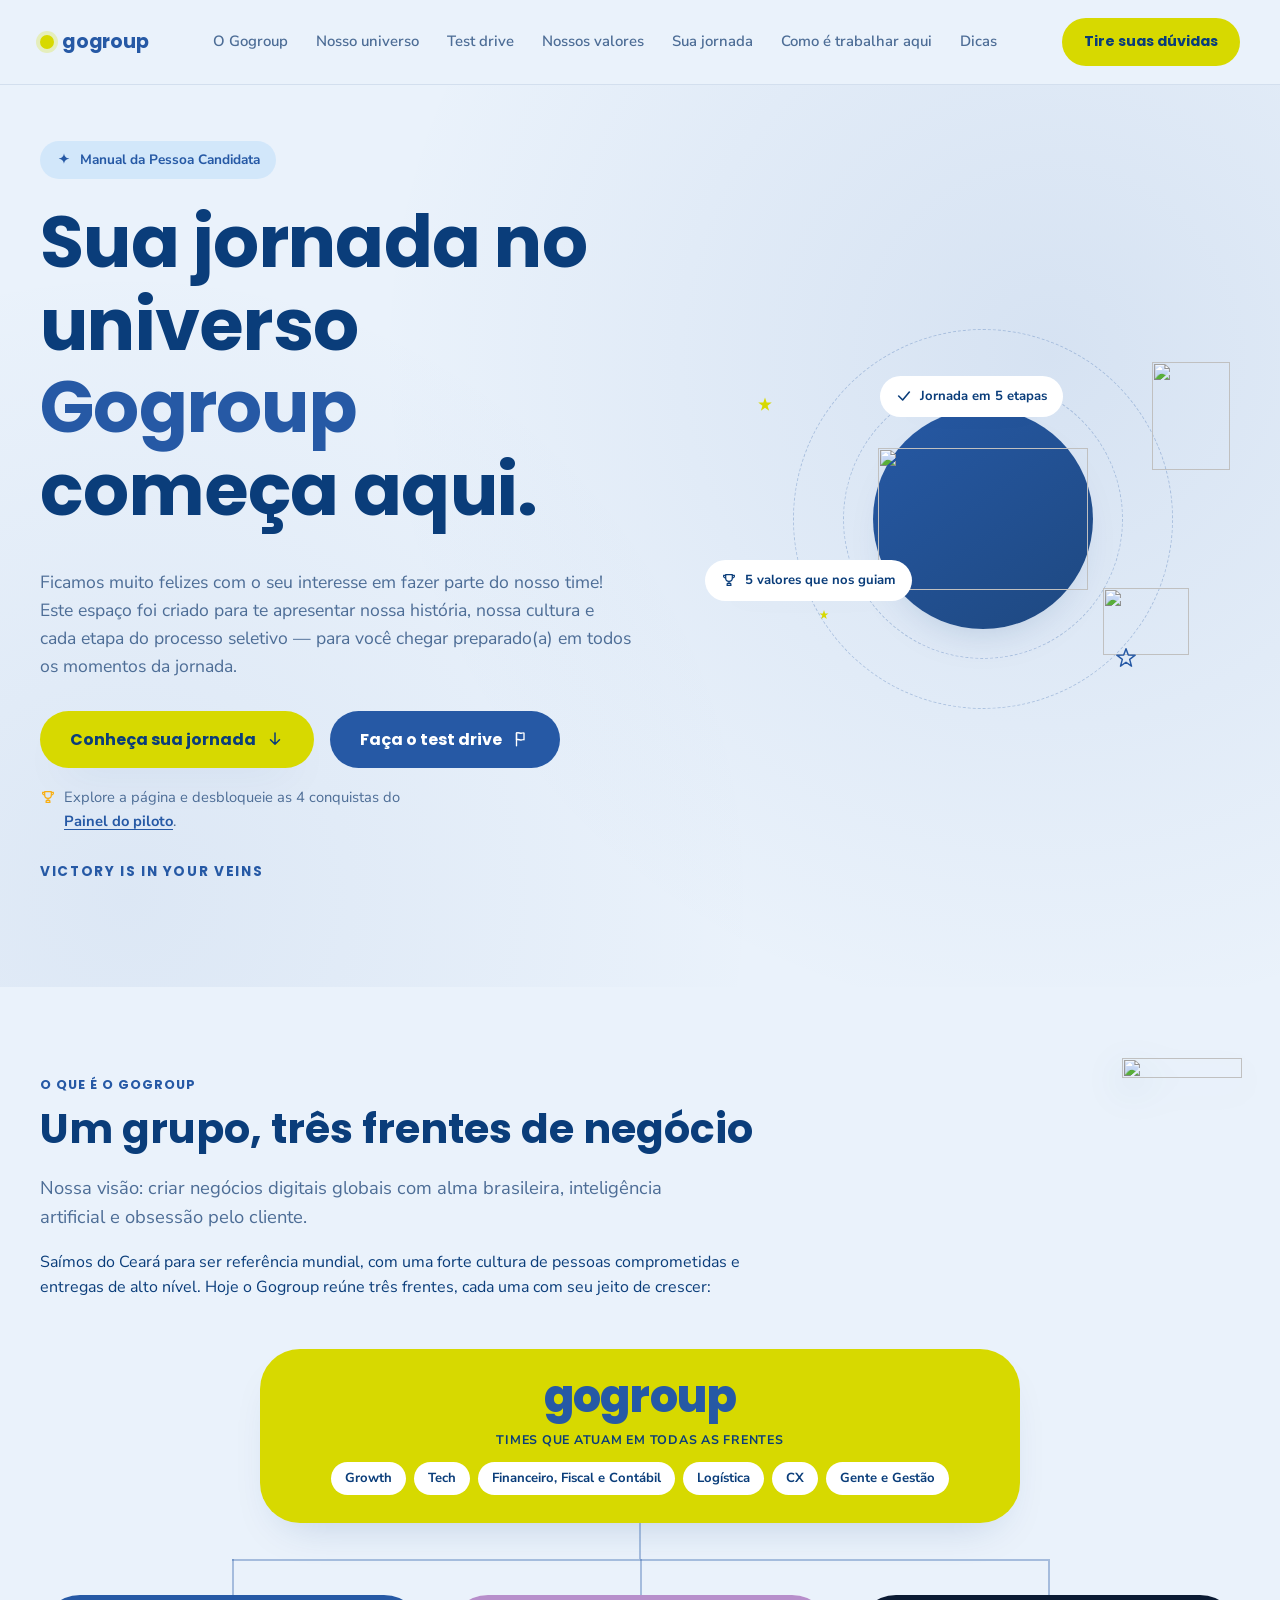
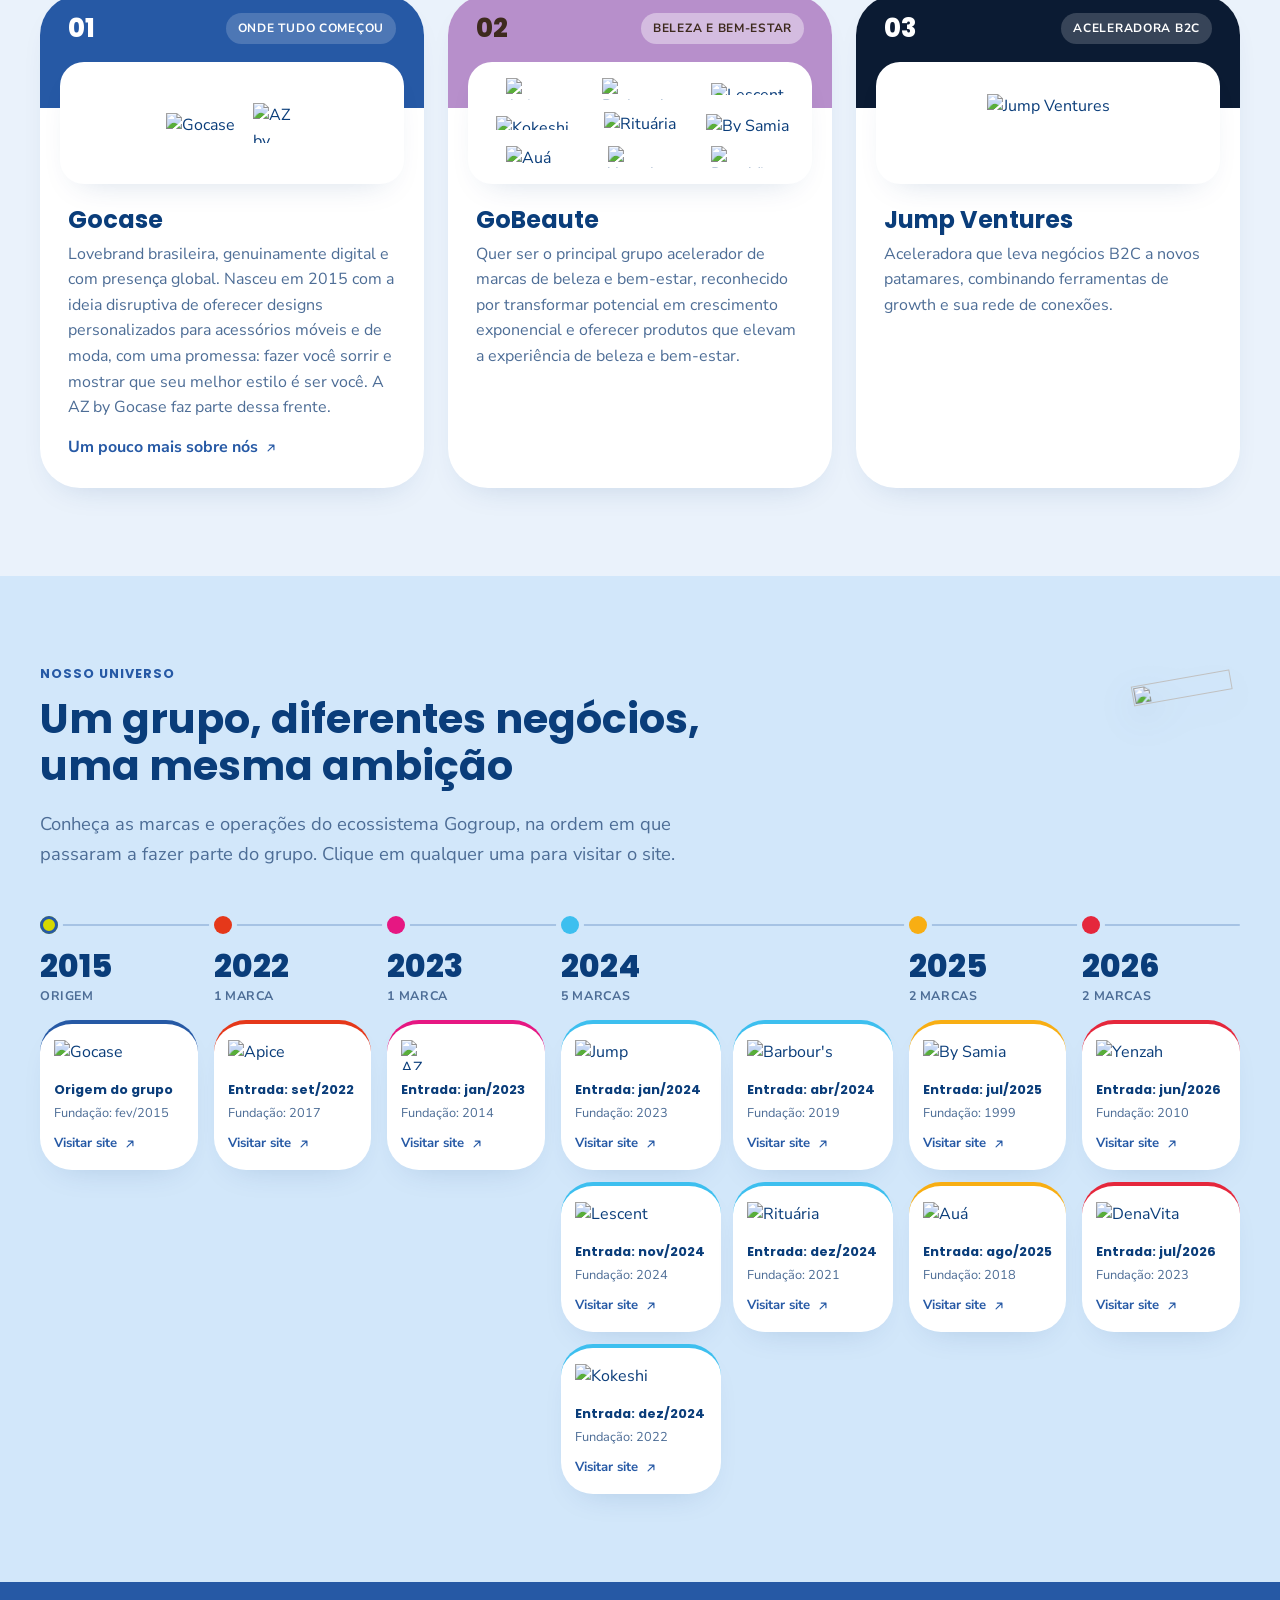
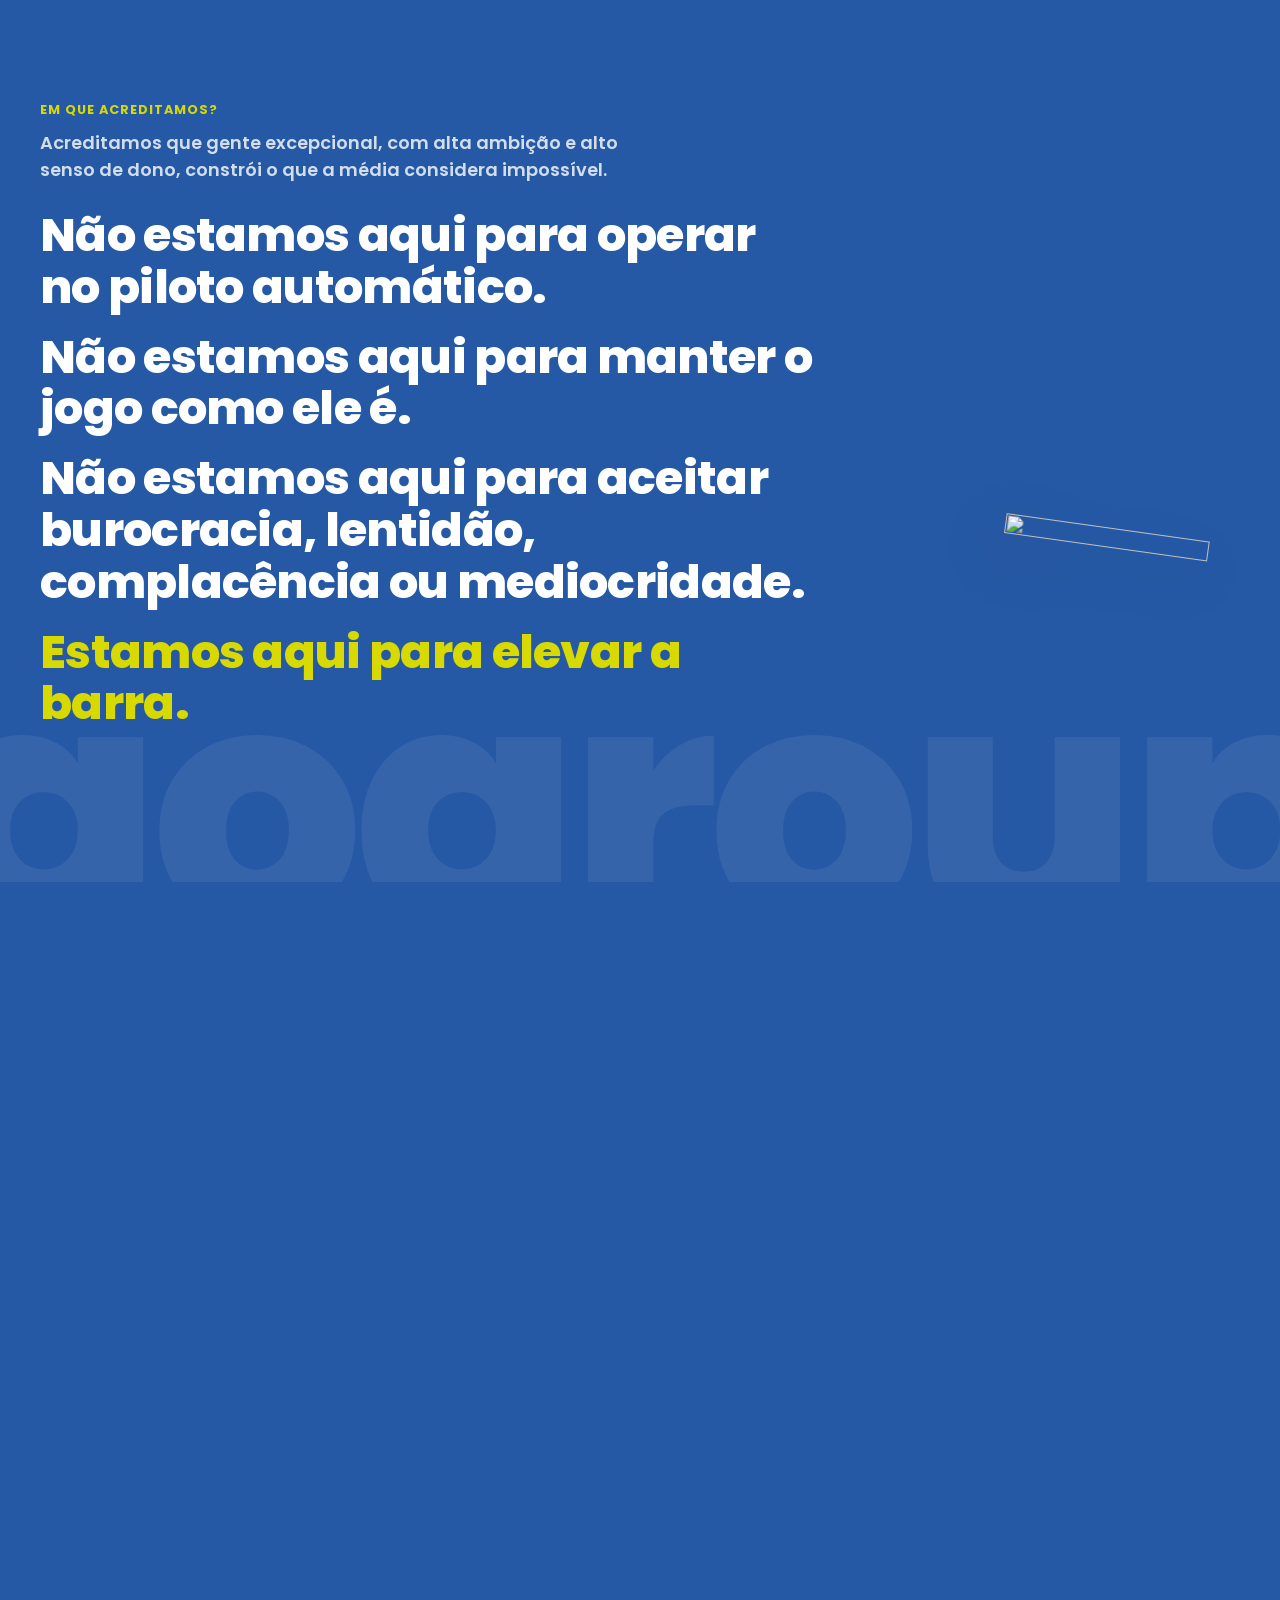
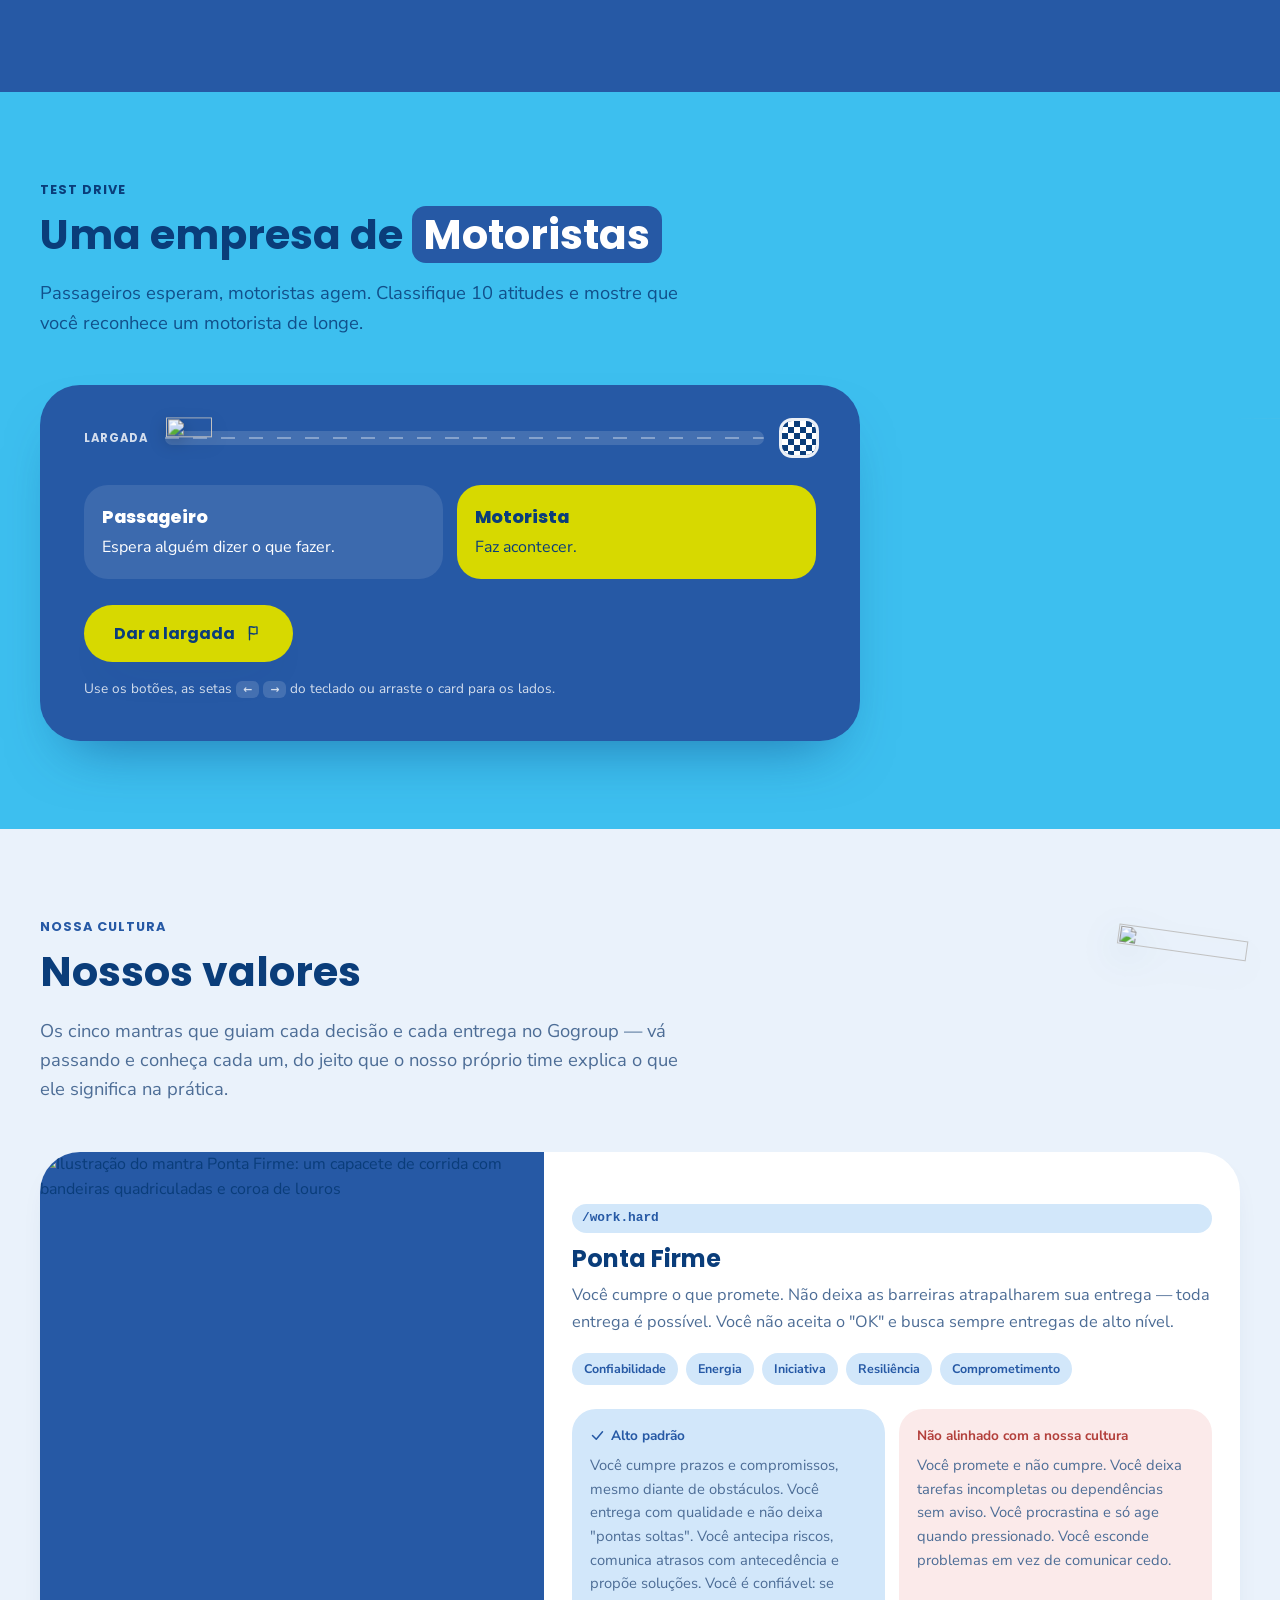
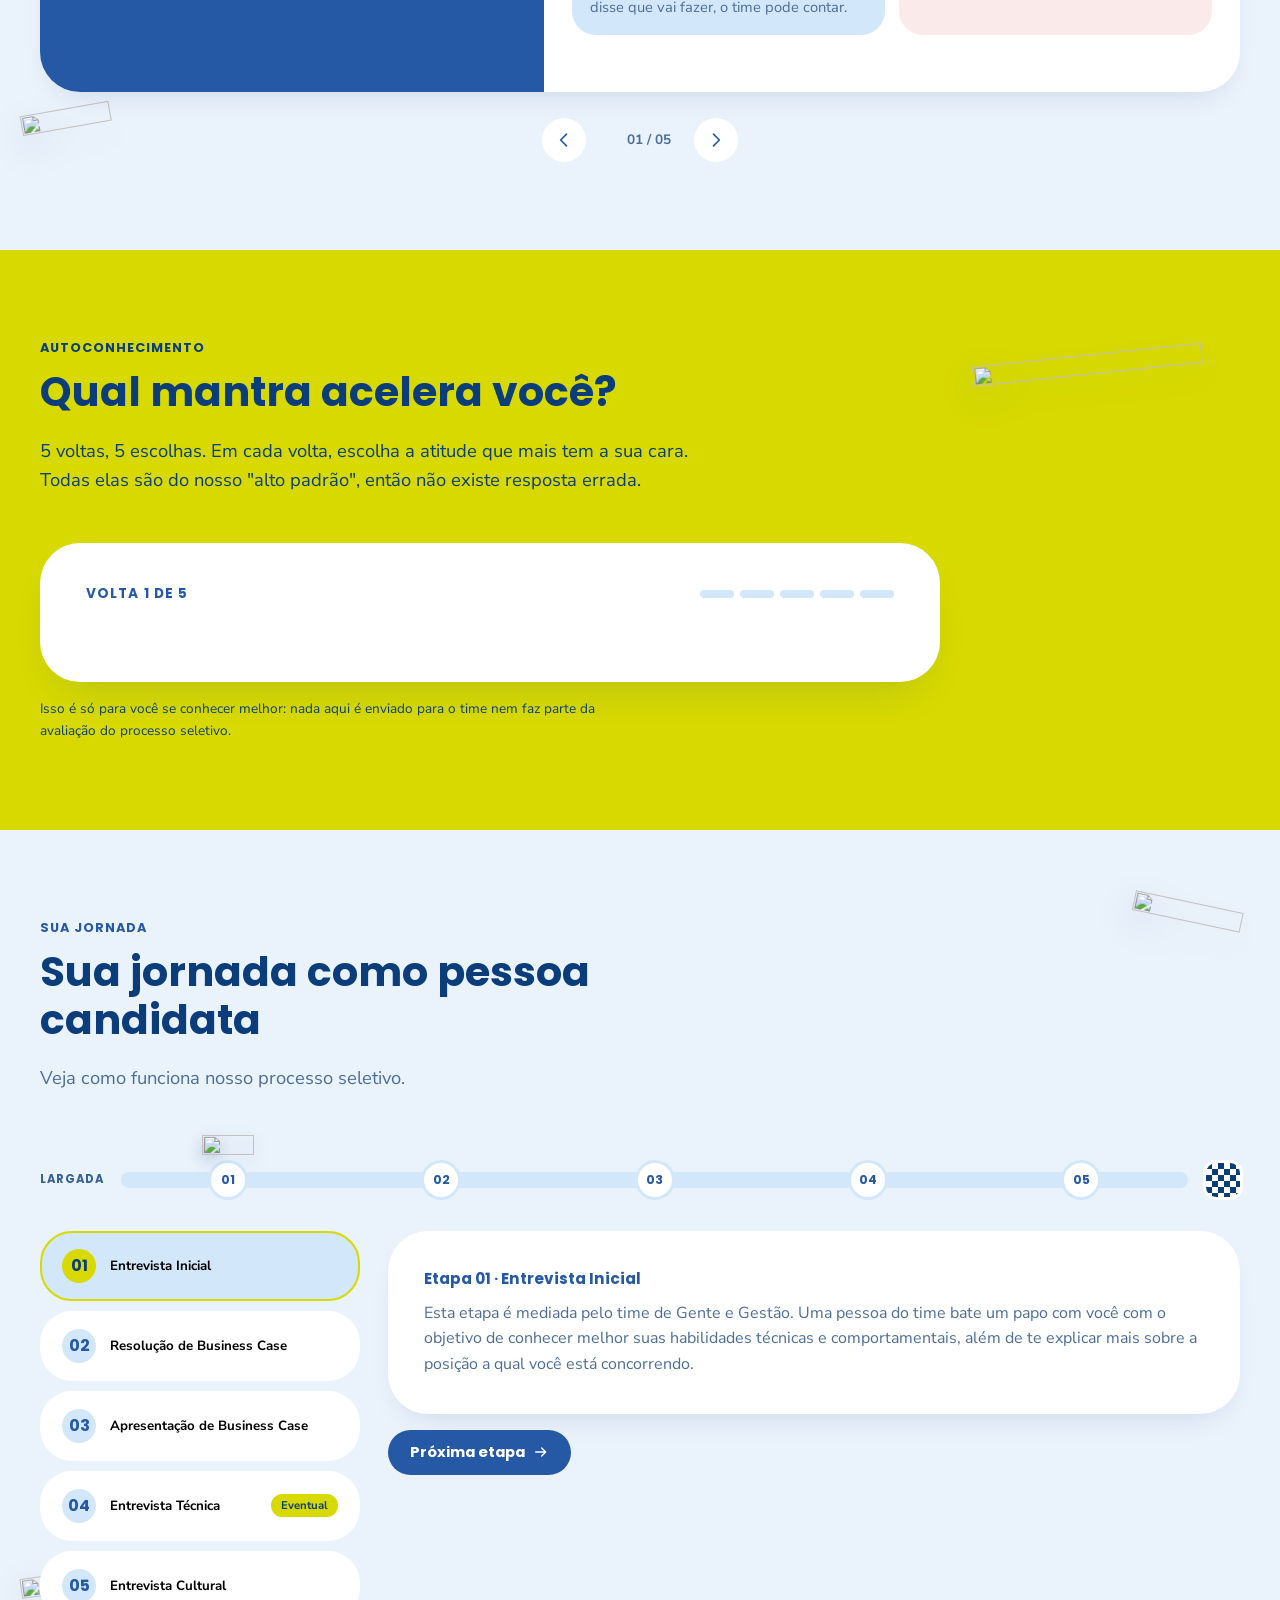
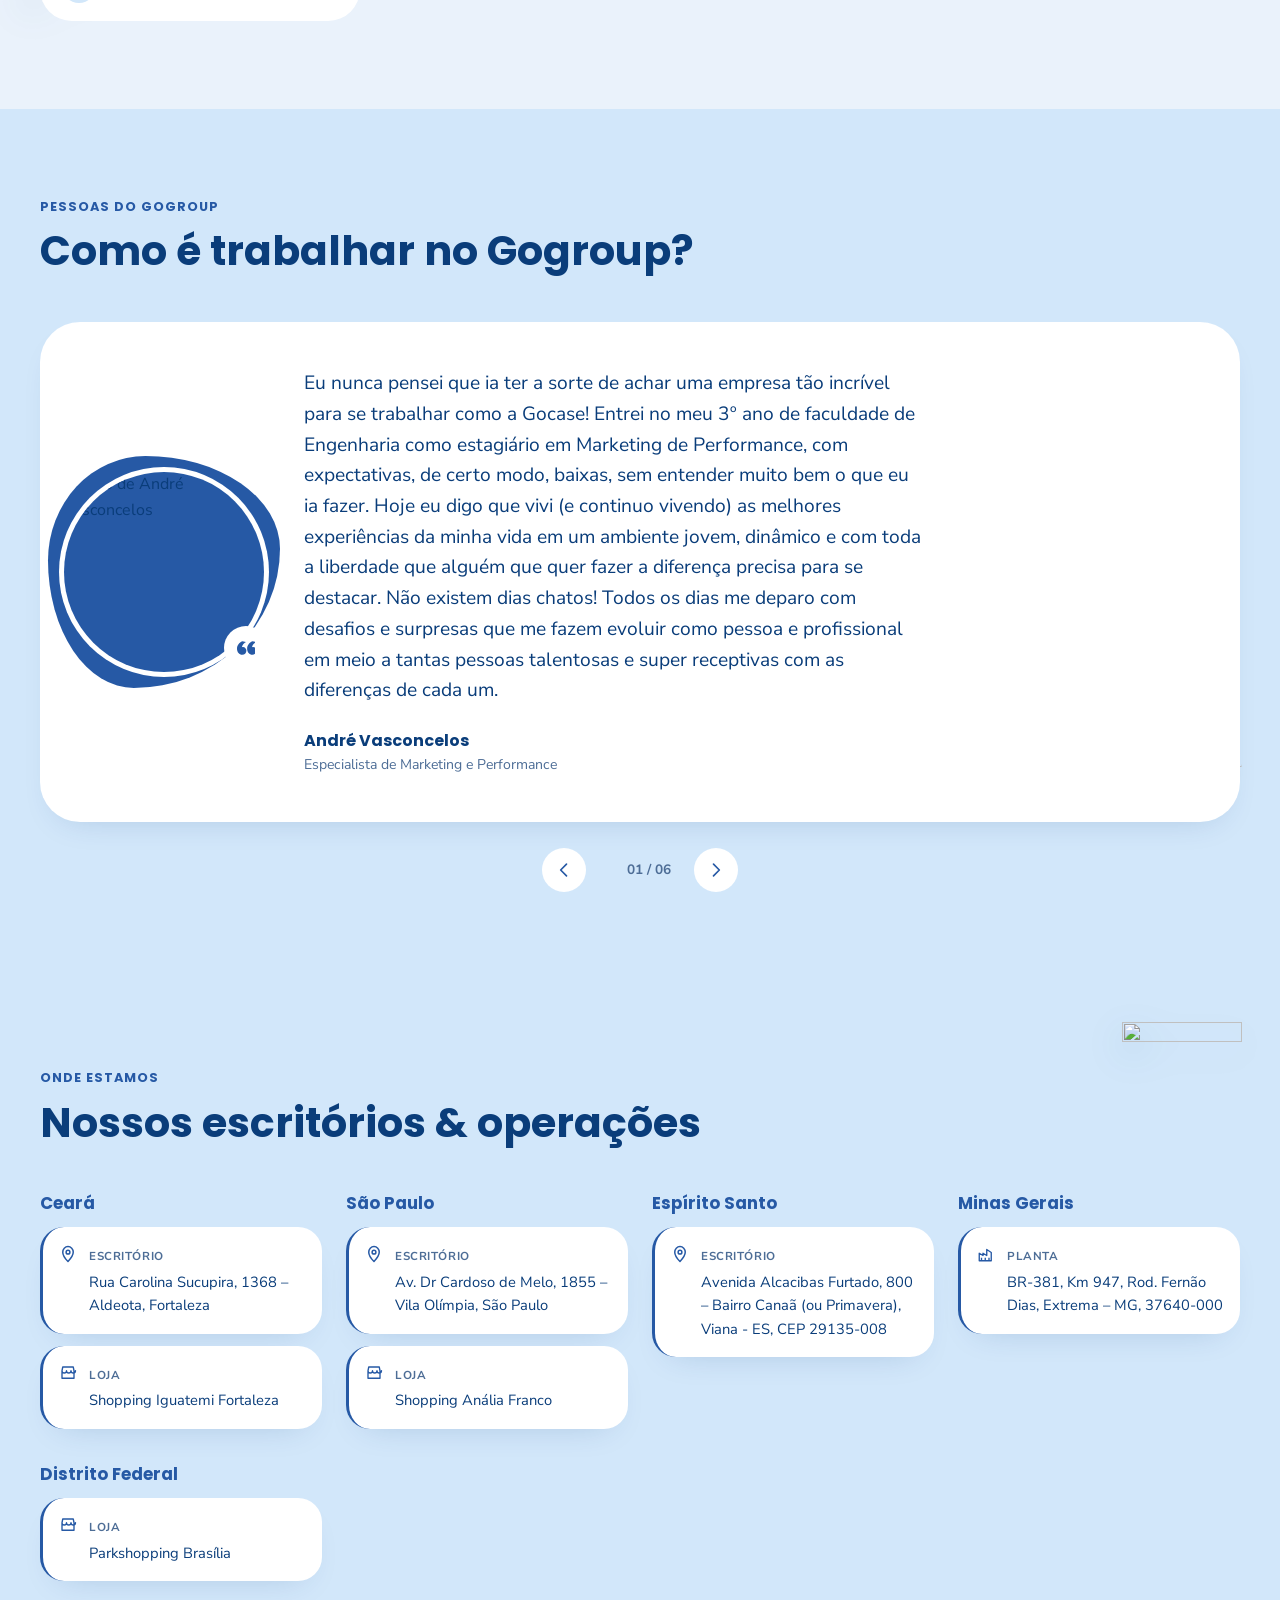
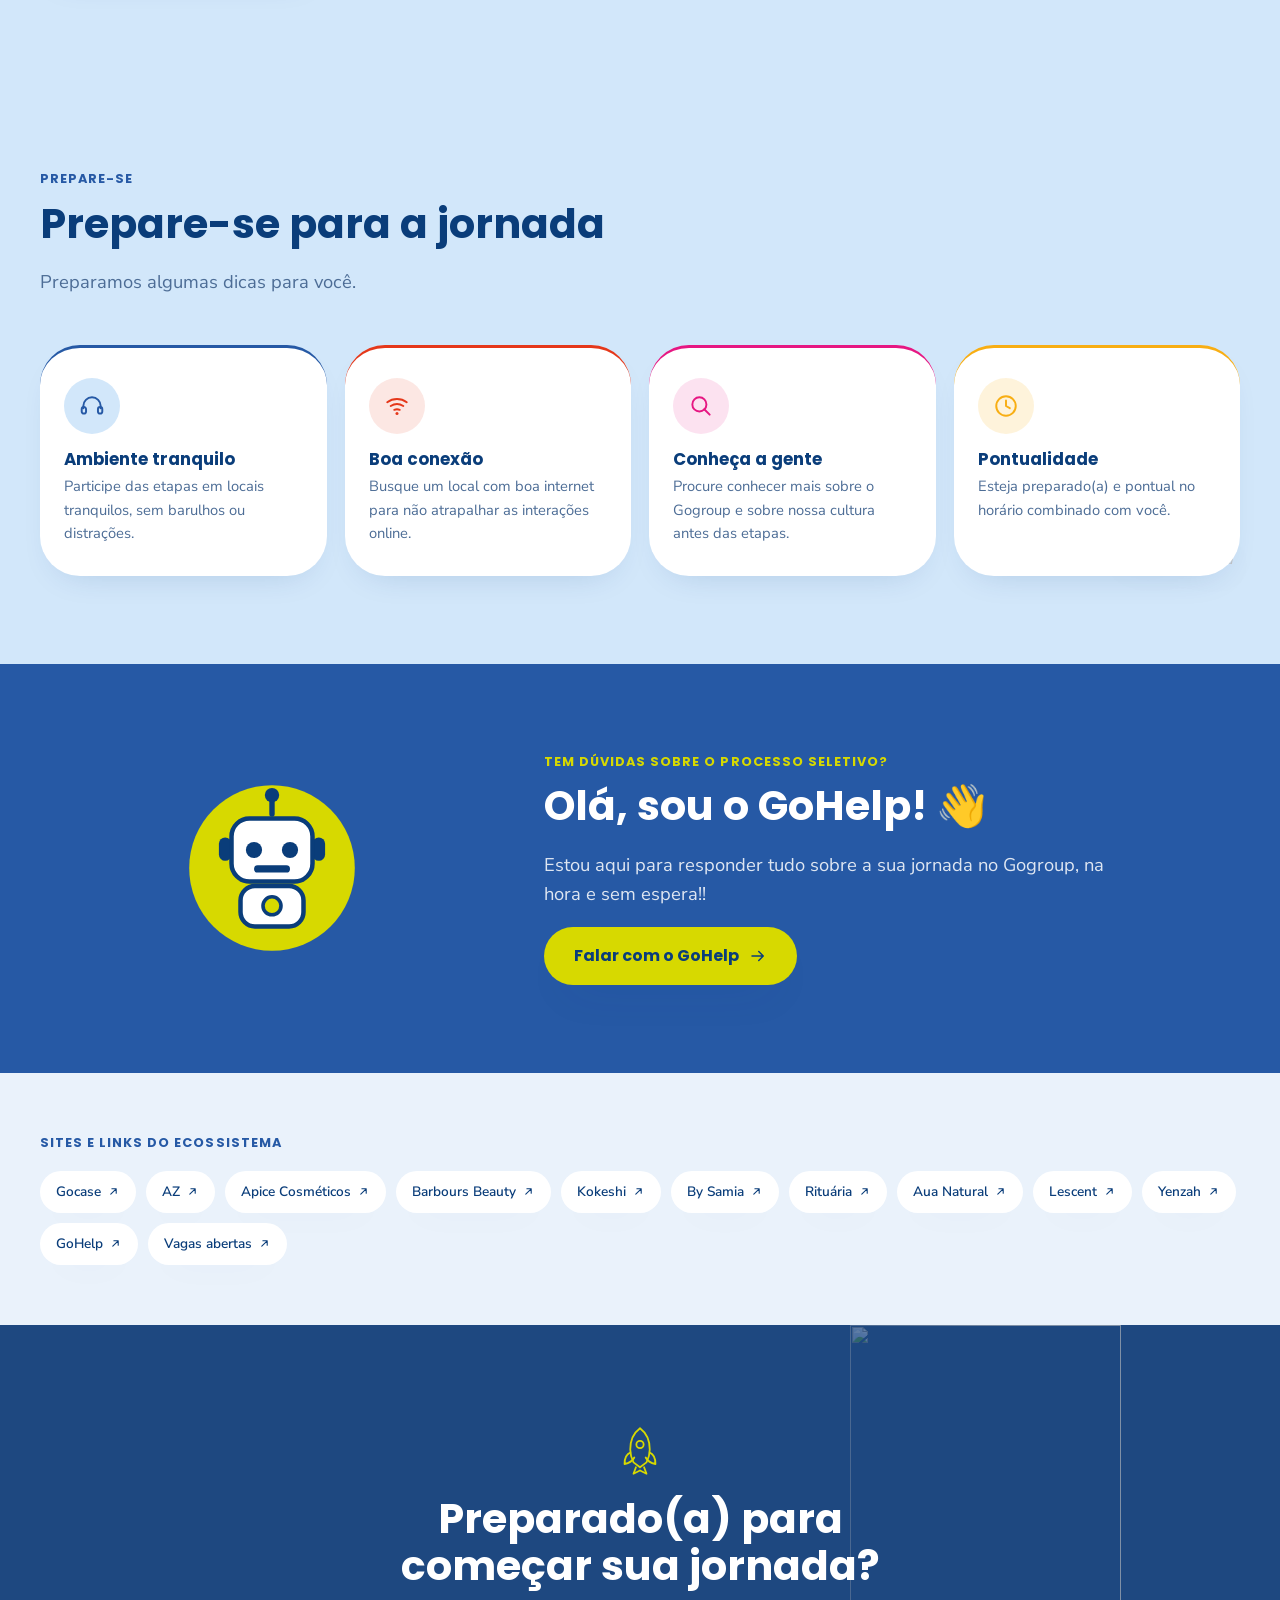
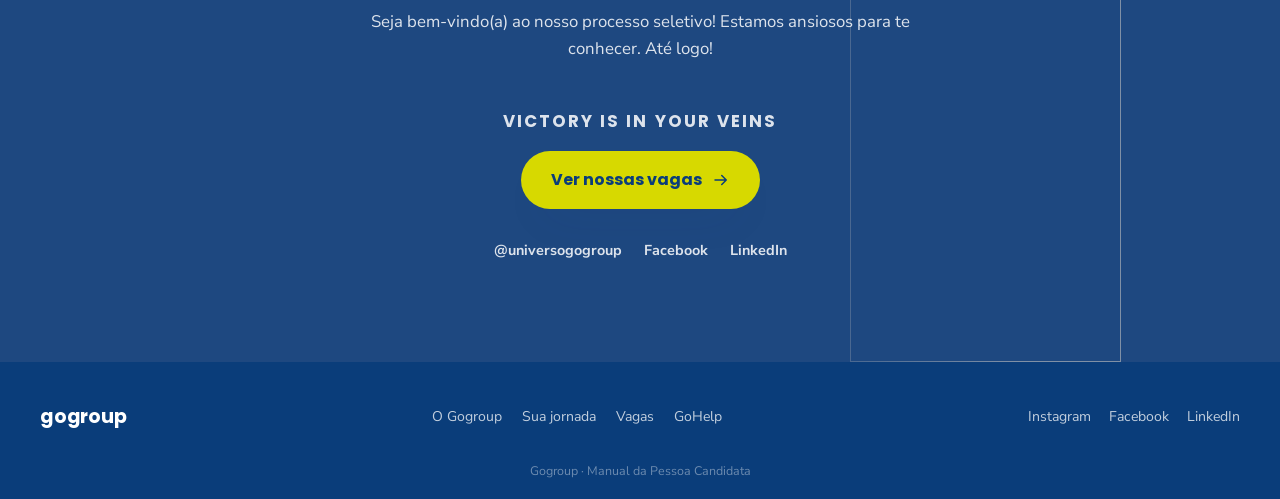
==== index.html @ 5c2422c2 "Deixa só a descrição de cada frente em "O que é o Gogroup" Remove as listas de marcos (Gocase), moti" ====
<!DOCTYPE html>
<html lang="pt-BR">
<head>
<meta charset="UTF-8">
<meta name="viewport" content="width=device-width, initial-scale=1.0">
<meta name="color-scheme" content="light">
<title>Manual da Pessoa Candidata | Gogroup</title>
<meta name="description" content="Conheça o Gogroup, nossa cultura, valores e todas as etapas da sua jornada no processo seletivo.">
<meta property="og:title" content="Manual da Pessoa Candidata | Gogroup">
<meta property="og:description" content="Conheça o Gogroup, nossa cultura, valores e todas as etapas da sua jornada no processo seletivo.">
<meta property="og:type" content="website">
<link rel="icon" href="assets/favicon.svg" type="image/svg+xml">
<link rel="preconnect" href="https://fonts.googleapis.com">
<link rel="preconnect" href="https://fonts.gstatic.com" crossorigin>
<link href="https://fonts.googleapis.com/css2?family=Poppins:wght@400;600;700;800&family=Nunito+Sans:wght@400;600;700&display=swap" rel="stylesheet">
<link rel="stylesheet" href="assets/styles.css?v=3">
</head>
<body>
<a class="skip-link" href="#conteudo">Pular para o conteúdo</a>

<div class="scroll-progress" id="scrollProgress" aria-hidden="true"></div>

<!-- ============ ICON SPRITE ============ -->
<svg style="display:none" aria-hidden="true">
  <symbol id="i-menu" viewBox="0 0 24 24"><path d="M3 6h18M3 12h18M3 18h18" fill="none" stroke="currentColor" stroke-width="2" stroke-linecap="round"/></symbol>
  <symbol id="i-close" viewBox="0 0 24 24"><path d="M5 5l14 14M19 5L5 19" fill="none" stroke="currentColor" stroke-width="2" stroke-linecap="round"/></symbol>
  <symbol id="i-arrow-down" viewBox="0 0 24 24"><path d="M12 4v15M12 19l-6-6M12 19l6-6" fill="none" stroke="currentColor" stroke-width="2" stroke-linecap="round" stroke-linejoin="round"/></symbol>
  <symbol id="i-arrow-right" viewBox="0 0 24 24"><path d="M4 12h15M13 6l6 6-6 6" fill="none" stroke="currentColor" stroke-width="2" stroke-linecap="round" stroke-linejoin="round"/></symbol>
  <symbol id="i-arrow-up" viewBox="0 0 24 24"><path d="M12 20V5M12 5l-6 6M12 5l6 6" fill="none" stroke="currentColor" stroke-width="2" stroke-linecap="round" stroke-linejoin="round"/></symbol>
  <symbol id="i-chevron-left" viewBox="0 0 24 24"><path d="M15 5l-7 7 7 7" fill="none" stroke="currentColor" stroke-width="2" stroke-linecap="round" stroke-linejoin="round"/></symbol>
  <symbol id="i-chevron-right" viewBox="0 0 24 24"><path d="M9 5l7 7-7 7" fill="none" stroke="currentColor" stroke-width="2" stroke-linecap="round" stroke-linejoin="round"/></symbol>
  <symbol id="i-quote" viewBox="0 0 48 36"><path d="M14 0C6 3 0 11 0 20c0 9 6 16 14 16 6 0 11-5 11-11 0-5-4-10-9-10-1 0-2 0-3 1 1-6 5-11 11-14zM41 0c-8 3-14 11-14 20 0 9 6 16 14 16 6 0 11-5 11-11 0-5-4-10-9-10-1 0-2 0-3 1 1-6 5-11 11-14z" fill="currentColor"/></symbol>
  <symbol id="i-pin" viewBox="0 0 24 24"><path d="M12 22s7-7.2 7-12.5C19 5.4 15.9 2 12 2S5 5.4 5 9.5C5 14.8 12 22 12 22z" fill="none" stroke="currentColor" stroke-width="2" stroke-linejoin="round"/><circle cx="12" cy="9.5" r="2.5" fill="none" stroke="currentColor" stroke-width="2"/></symbol>
  <symbol id="i-store" viewBox="0 0 24 24"><path d="M4 9l1-5h14l1 5M4 9v10h16V9M4 9a3 3 0 0 0 6 0 3 3 0 0 0 6 0 3 3 0 0 0 6 0" fill="none" stroke="currentColor" stroke-width="1.8" stroke-linecap="round" stroke-linejoin="round"/></symbol>
  <symbol id="i-factory" viewBox="0 0 24 24"><path d="M3 21V11l5 3v-3l5 3V6l6 4v11H3z" fill="none" stroke="currentColor" stroke-width="1.8" stroke-linejoin="round"/><path d="M6 21v-4M11 21v-4M16 21v-4" stroke="currentColor" stroke-width="1.8"/></symbol>
  <symbol id="i-external" viewBox="0 0 24 24"><path d="M7 17L17 7M9 7h8v8" fill="none" stroke="currentColor" stroke-width="2" stroke-linecap="round" stroke-linejoin="round"/></symbol>
  <symbol id="i-check" viewBox="0 0 24 24"><path d="M4 12l6 6L20 6" fill="none" stroke="currentColor" stroke-width="2.4" stroke-linecap="round" stroke-linejoin="round"/></symbol>
  <symbol id="i-headphones" viewBox="0 0 24 24"><path d="M4 14v-2a8 8 0 0 1 16 0v2" fill="none" stroke="currentColor" stroke-width="1.8" stroke-linecap="round"/><rect x="2.5" y="13" width="4" height="6" rx="2" fill="none" stroke="currentColor" stroke-width="1.8"/><rect x="17.5" y="13" width="4" height="6" rx="2" fill="none" stroke="currentColor" stroke-width="1.8"/></symbol>
  <symbol id="i-wifi" viewBox="0 0 24 24"><path d="M3 8.5a15 15 0 0 1 18 0M6.2 12a10.5 10.5 0 0 1 11.6 0M9.5 15.5a6 6 0 0 1 5 0" fill="none" stroke="currentColor" stroke-width="1.8" stroke-linecap="round"/><circle cx="12" cy="19" r="1.4" fill="currentColor"/></symbol>
  <symbol id="i-search" viewBox="0 0 24 24"><circle cx="10.5" cy="10.5" r="6.5" fill="none" stroke="currentColor" stroke-width="1.8"/><path d="M20 20l-5-5" stroke="currentColor" stroke-width="1.8" stroke-linecap="round"/></symbol>
  <symbol id="i-clock" viewBox="0 0 24 24"><circle cx="12" cy="12" r="9" fill="none" stroke="currentColor" stroke-width="1.8"/><path d="M12 7v5l3.5 2" fill="none" stroke="currentColor" stroke-width="1.8" stroke-linecap="round" stroke-linejoin="round"/></symbol>
  <symbol id="i-flag" viewBox="0 0 24 24"><path d="M6 21V4" stroke="currentColor" stroke-width="1.8" stroke-linecap="round"/><path d="M6 4c3-1.5 5 1.5 8 0 1-.5 2 0 2 0v9s-1-.5-2 0c-3 1.5-5-1.5-8 0z" fill="none" stroke="currentColor" stroke-width="1.8" stroke-linejoin="round"/></symbol>
  <symbol id="i-book" viewBox="0 0 24 24"><path d="M12 6c-2-1.5-5-2-9-1.5V17c4-.5 7 0 9 1.5 2-1.5 5-2 9-1.5V4.5C17 4 14 4.5 12 6z" fill="none" stroke="currentColor" stroke-width="1.8" stroke-linejoin="round"/><path d="M12 6v12" stroke="currentColor" stroke-width="1.8"/></symbol>
  <symbol id="i-eye" viewBox="0 0 24 24"><path d="M2 12s4-7 10-7 10 7 10 7-4 7-10 7S2 12 2 12z" fill="none" stroke="currentColor" stroke-width="1.8" stroke-linejoin="round"/><circle cx="12" cy="12" r="3" fill="none" stroke="currentColor" stroke-width="1.8"/></symbol>
  <symbol id="i-trophy" viewBox="0 0 24 24"><path d="M7 4h10v5a5 5 0 0 1-10 0V4z" fill="none" stroke="currentColor" stroke-width="1.8" stroke-linejoin="round"/><path d="M7 5H4a3 3 0 0 0 3 4M17 5h3a3 3 0 0 1-3 4" fill="none" stroke="currentColor" stroke-width="1.8" stroke-linecap="round"/><path d="M12 14v3M9 20h6M9.5 17h5l.5 3h-6z" fill="none" stroke="currentColor" stroke-width="1.8" stroke-linejoin="round"/></symbol>
  <symbol id="i-heart" viewBox="0 0 24 24"><path d="M12 20s-8-4.9-8-11a5 5 0 0 1 8-4 5 5 0 0 1 8 4c0 6.1-8 11-8 11z" fill="none" stroke="currentColor" stroke-width="1.8" stroke-linejoin="round"/></symbol>
  <symbol id="i-rocket" viewBox="0 0 64 64"><path d="M32 4c8 6 12 16 12 26 0 6-2 12-4 16l-8 6-8-6c-2-4-4-10-4-16 0-10 4-20 12-26z" fill="none" stroke="currentColor" stroke-width="2.2" stroke-linejoin="round"/><circle cx="32" cy="24" r="4.5" fill="none" stroke="currentColor" stroke-width="2.2"/><path d="M20 34c-5 2-7 8-7 14 5-1 10-4 12-8M44 34c5 2 7 8 7 14-5-1-10-4-12-8" fill="none" stroke="currentColor" stroke-width="2.2" stroke-linecap="round" stroke-linejoin="round"/><path d="M27 52l-3 8 8-4M37 52l3 8-8-4" fill="none" stroke="currentColor" stroke-width="2.2" stroke-linecap="round" stroke-linejoin="round"/></symbol>
  <symbol id="i-star" viewBox="0 0 24 24"><path d="M12 2l2.2 6.8H21l-5.6 4.1 2.1 6.9L12 15.8 6.5 19.8l2.1-6.9L3 8.8h6.8z" fill="currentColor"/></symbol>
  <symbol id="i-star-outline" viewBox="0 0 24 24"><path d="M12 3l2.5 6.9L22 10l-6 4.6L18 22l-6-4.3L6 22l2-7.4L2 10l7.5-.1z" fill="none" stroke="currentColor" stroke-width="1.6" stroke-linejoin="round"/></symbol>
  <symbol id="i-spark" viewBox="0 0 24 24"><path d="M12 2c.5 4 2.5 7.5 8 8-5.5.5-7.5 4-8 8-.5-4-2.5-7.5-8-8 5.5-.5 7.5-4 8-8z" fill="currentColor"/></symbol>
  <symbol id="i-lock" viewBox="0 0 24 24"><rect x="5" y="10.5" width="14" height="10" rx="2.5" fill="none" stroke="currentColor" stroke-width="1.8"/><path d="M8 10.5V8a4 4 0 0 1 8 0v2.5" fill="none" stroke="currentColor" stroke-width="1.8"/></symbol>
  <symbol id="i-planet" viewBox="0 0 24 24"><circle cx="12" cy="12" r="6" fill="none" stroke="currentColor" stroke-width="1.8"/><ellipse cx="12" cy="12" rx="10.5" ry="3.4" fill="none" stroke="currentColor" stroke-width="1.6"/></symbol>
</svg>

<!-- ============ NAVBAR ============ -->
<header class="navbar" id="navbar">
  <div class="navbar-inner container">
    <a href="#hero" class="brand" aria-label="Gogroup, voltar ao topo">
      <span class="brand-mark" aria-hidden="true"></span>
      <span class="brand-word">gogroup</span>
    </a>

    <nav class="nav-desktop" aria-label="Navegação principal">
      <ul>
        <li><a href="#sobre" data-nav>O Gogroup</a></li>
        <li><a href="#universo" data-nav>Nosso universo</a></li>
        <li><a href="#test-drive" data-nav>Test drive</a></li>
        <li><a href="#valores" data-nav>Nossos valores</a></li>
        <li><a href="#jornada" data-nav>Sua jornada</a></li>
        <li><a href="#trabalhar" data-nav>Como é trabalhar aqui</a></li>
        <li><a href="#dicas" data-nav>Dicas</a></li>
      </ul>
    </nav>

    <a href="#gohelp" class="btn btn-primary btn-sm nav-cta">Tire suas dúvidas</a>

    <button class="hamburger" id="hamburgerBtn" aria-expanded="false" aria-controls="mobileDrawer" aria-label="Abrir menu">
      <svg class="icon" width="26" height="26"><use href="#i-menu"/></svg>
    </button>
  </div>
</header>

<div class="drawer" id="mobileDrawer" aria-hidden="true">
  <div class="drawer-top">
    <span class="brand-word">gogroup</span>
    <button class="hamburger" id="drawerCloseBtn" aria-label="Fechar menu">
      <svg class="icon" width="26" height="26"><use href="#i-close"/></svg>
    </button>
  </div>
  <nav aria-label="Navegação mobile">
    <ul>
      <li><a href="#sobre" data-nav>O Gogroup</a></li>
      <li><a href="#universo" data-nav>Nosso universo</a></li>
      <li><a href="#test-drive" data-nav>Test drive</a></li>
      <li><a href="#valores" data-nav>Nossos valores</a></li>
      <li><a href="#jornada" data-nav>Sua jornada</a></li>
      <li><a href="#trabalhar" data-nav>Como é trabalhar aqui</a></li>
      <li><a href="#dicas" data-nav>Dicas</a></li>
    </ul>
  </nav>
  <a href="#gohelp" class="btn btn-primary drawer-cta">Tire suas dúvidas</a>
</div>

<main id="conteudo">

  <!-- ============ HERO ============ -->
  <section id="hero" class="hero">
    <div class="container hero-grid">
      <div class="hero-copy">
        <p class="eyebrow"><svg class="icon" width="16" height="16"><use href="#i-spark"/></svg> Manual da Pessoa Candidata</p>
        <h1>Sua jornada no universo <span class="text-accent-outline">Gogroup</span> começa aqui.</h1>
        <p class="hero-sub">Ficamos muito felizes com o seu interesse em fazer parte do nosso time! Este espaço foi criado para te apresentar nossa história, nossa cultura e cada etapa do processo seletivo — para você chegar preparado(a) em todos os momentos da jornada.</p>
        <div class="hero-ctas">
          <a href="#jornada" class="btn btn-primary">Conheça sua jornada <svg class="icon" width="18" height="18"><use href="#i-arrow-down"/></svg></a>
          <a href="#test-drive" class="btn btn-secondary">Faça o test drive <svg class="icon" width="18" height="18"><use href="#i-flag"/></svg></a>
        </div>
        <p class="hero-hint"><svg class="icon" width="16" height="16"><use href="#i-trophy"/></svg> <span>Explore a página e desbloqueie as 4 conquistas do <button type="button" class="hero-hint-btn" data-open-hud>Painel do piloto</button>.</span></p>
        <p class="brand-statement">Victory is in your veins</p>
      </div>

      <div class="hero-visual" aria-hidden="true">
        <div class="orbit orbit-1"></div>
        <div class="orbit orbit-2"></div>
        <div class="planet-big">
          <img src="assets/img/stickers/planet.png" alt="" width="210" height="142" loading="lazy">
        </div>
        <img class="floaty rocket-float" src="assets/img/stickers/rocket.png" alt="" width="78" height="108" loading="lazy">
        <img class="floaty helmet-float" src="assets/img/stickers/helmet.png" alt="" width="86" height="67" loading="lazy">
        <div class="floaty star-float-1"><svg class="icon" width="18" height="18"><use href="#i-star"/></svg></div>
        <div class="floaty star-float-2"><svg class="icon" width="12" height="12"><use href="#i-star"/></svg></div>
        <div class="floaty star-float-3"><svg class="icon" width="22" height="22"><use href="#i-star-outline"/></svg></div>
        <div class="mini-card mini-card-1"><svg class="icon" width="16" height="16"><use href="#i-trophy"/></svg> 5 valores que nos guiam</div>
        <div class="mini-card mini-card-2"><svg class="icon" width="16" height="16"><use href="#i-check"/></svg> Jornada em 5 etapas</div>
      </div>
    </div>
  </section>

  <!-- ============ O QUE É O GOGROUP ============ -->
  <section id="sobre" class="section" style="position:relative; overflow:hidden;">
    <img class="section-doodle section-doodle-globe2" src="assets/img/stickers/globe.png" alt="" aria-hidden="true" loading="lazy" width="260" height="260">
    <div class="container">
      <header class="section-head">
        <p class="kicker">O que é o Gogroup</p>
        <h2>Um grupo, três frentes de negócio</h2>
        <p class="lead">Nossa visão: criar negócios digitais globais com alma brasileira, inteligência artificial e obsessão pelo cliente.</p>
        <p>Saímos do Ceará para ser referência mundial, com uma forte cultura de pessoas comprometidas e entregas de alto nível. Hoje o Gogroup reúne três frentes, cada uma com seu jeito de crescer:</p>
      </header>

      <div class="fronts-hub">
        <p class="fronts-hub-name">gogroup</p>
        <p class="fronts-hub-caption">Times que atuam em todas as frentes</p>
        <ul class="fronts-hub-teams">
          <li>Growth</li>
          <li>Tech</li>
          <li>Financeiro, Fiscal e Contábil</li>
          <li>Logística</li>
          <li>CX</li>
          <li>Gente e Gestão</li>
        </ul>
      </div>

      <ol class="fronts">
        <li class="front front-gocase">
          <div class="front-head">
            <span class="front-num">01</span>
            <span class="front-tag">Onde tudo começou</span>
          </div>
          <div class="front-logos">
            <img src="assets/img/brands/gocase.svg" alt="Gocase" loading="lazy" width="228" height="65">
            <img src="assets/img/brands/az.png" alt="AZ by Gocase" loading="lazy" width="315" height="275">
          </div>
          <h3>Gocase</h3>
          <p>Lovebrand brasileira, genuinamente digital e com presença global. Nasceu em 2015 com a ideia disruptiva de oferecer designs personalizados para acessórios móveis e de moda, com uma promessa: fazer você sorrir e mostrar que seu melhor estilo é ser você. A AZ by Gocase faz parte dessa frente.</p>
          <a class="text-link" href="https://youtu.be/zHWS3QIA4cE" target="_blank" rel="noopener noreferrer">Um pouco mais sobre nós <svg class="icon" width="14" height="14"><use href="#i-external"/></svg></a>
        </li>

        <li class="front front-gobeaute">
          <div class="front-head">
            <span class="front-num">02</span>
            <span class="front-tag">Beleza e bem-estar</span>
          </div>
          <div class="front-logos front-logos-grid">
            <img src="assets/img/brands/apice.png" alt="Apice Cosméticos" loading="lazy" width="480" height="196">
            <img src="assets/img/brands/barbours.png" alt="Barbour's Beauty" loading="lazy" width="480" height="139">
            <img src="assets/img/brands/lescent.png" alt="Lescent" loading="lazy" width="480" height="80">
            <img src="assets/img/brands/kokeshi.png" alt="Kokeshi" loading="lazy" width="480" height="96">
            <img src="assets/img/brands/rituaria.png" alt="Rituária" loading="lazy" width="480" height="143">
            <img src="assets/img/brands/bysamia.png" alt="By Samia" loading="lazy" width="480" height="106">
            <img src="assets/img/brands/aua.png" alt="Auá Natural" loading="lazy" width="248" height="104">
            <img src="assets/img/brands/yenzah.png" alt="Yenzah" loading="lazy" width="600" height="208">
            <img src="assets/img/brands/denavita.png" alt="DenaVita" loading="lazy" width="480" height="144">
          </div>
          <h3>GoBeaute</h3>
          <p>Quer ser o principal grupo acelerador de marcas de beleza e bem-estar, reconhecido por transformar potencial em crescimento exponencial e oferecer produtos que elevam a experiência de beleza e bem-estar.</p>
        </li>

        <li class="front front-jump">
          <div class="front-head">
            <span class="front-num">03</span>
            <span class="front-tag">Aceleradora B2C</span>
          </div>
          <div class="front-logos">
            <img src="assets/img/brands/jump.png" alt="Jump Ventures" loading="lazy" width="480" height="224">
          </div>
          <h3>Jump Ventures</h3>
          <p>Aceleradora que leva negócios B2C a novos patamares, combinando ferramentas de growth e sua rede de conexões.</p>
        </li>
      </ol>
    </div>
  </section>

  <!-- ============ NOSSO UNIVERSO ============ -->
  <section id="universo" class="section section-tint" style="position:relative; overflow:hidden;">
    <img class="section-doodle section-doodle-rocket2" src="assets/img/stickers/rocket.png" alt="" aria-hidden="true" loading="lazy" width="300" height="416">
    <div class="container">
      <header class="section-head">
        <p class="kicker">Nosso universo</p>
        <h2>Um grupo, diferentes negócios, uma mesma ambição</h2>
        <p class="lead">Conheça as marcas e operações do ecossistema Gogroup, na ordem em que passaram a fazer parte do grupo. Clique em qualquer uma para visitar o site.</p>
      </header>

      <ol class="brand-journey">
        <li class="bj-year">
          <div class="bj-marker">
            <span class="bj-dot" aria-hidden="true"></span>
            <span class="bj-year-num">2015</span>
            <span class="bj-year-note">Origem</span>
          </div>
          <div class="bj-cards">
            <a class="brand-card" href="https://www.gocase.com.br/" target="_blank" rel="noopener noreferrer">
              <img class="brand-card-logo" src="assets/img/brands/gocase.svg" alt="Gocase" loading="lazy" width="228" height="65">
              <p class="bj-meta"><span class="bj-join">Origem do grupo</span><span class="bj-found">Fundação: fev/2015</span></p>
              <span class="brand-card-link">Visitar site <svg class="icon" width="14" height="14"><use href="#i-external"/></svg></span>
            </a>
          </div>
        </li>
        <li class="bj-year">
          <div class="bj-marker">
            <span class="bj-dot" aria-hidden="true"></span>
            <span class="bj-year-num">2022</span>
            <span class="bj-year-note">1 marca</span>
          </div>
          <div class="bj-cards">
            <a class="brand-card" href="https://www.apicecosmeticos.com.br/" target="_blank" rel="noopener noreferrer">
              <img class="brand-card-logo" src="assets/img/brands/apice.png" alt="Apice Cosméticos" loading="lazy" width="480" height="196">
              <p class="bj-meta"><span class="bj-join">Entrada: set/2022</span><span class="bj-found">Fundação: 2017</span></p>
              <span class="brand-card-link">Visitar site <svg class="icon" width="14" height="14"><use href="#i-external"/></svg></span>
            </a>
          </div>
        </li>
        <li class="bj-year">
          <div class="bj-marker">
            <span class="bj-dot" aria-hidden="true"></span>
            <span class="bj-year-num">2023</span>
            <span class="bj-year-note">1 marca</span>
          </div>
          <div class="bj-cards">
            <a class="brand-card" href="https://www.mercadolivre.com.br/loja/azbuy" target="_blank" rel="noopener noreferrer">
              <img class="brand-card-logo" src="assets/img/brands/az.png" alt="AZ" loading="lazy" width="315" height="275">
              <p class="bj-meta"><span class="bj-join">Entrada: jan/2023</span><span class="bj-found">Fundação: 2014</span></p>
              <span class="brand-card-link">Visitar site <svg class="icon" width="14" height="14"><use href="#i-external"/></svg></span>
            </a>
          </div>
        </li>
        <li class="bj-year bj-year-wide">
          <div class="bj-marker">
            <span class="bj-dot" aria-hidden="true"></span>
            <span class="bj-year-num">2024</span>
            <span class="bj-year-note">5 marcas</span>
          </div>
          <div class="bj-cards">
            <a class="brand-card" href="https://www.jumpventures.co/" target="_blank" rel="noopener noreferrer">
              <img class="brand-card-logo" src="assets/img/brands/jump.png" alt="Jump Ventures" loading="lazy" width="480" height="224">
              <p class="bj-meta"><span class="bj-join">Entrada: jan/2024</span><span class="bj-found">Fundação: 2023</span></p>
              <span class="brand-card-link">Visitar site <svg class="icon" width="14" height="14"><use href="#i-external"/></svg></span>
            </a>
            <a class="brand-card" href="https://thebarboursbeauty.com.br/" target="_blank" rel="noopener noreferrer">
              <img class="brand-card-logo" src="assets/img/brands/barbours.png" alt="Barbour's Beauty" loading="lazy" width="480" height="139">
              <p class="bj-meta"><span class="bj-join">Entrada: abr/2024</span><span class="bj-found">Fundação: 2019</span></p>
              <span class="brand-card-link">Visitar site <svg class="icon" width="14" height="14"><use href="#i-external"/></svg></span>
            </a>
            <a class="brand-card" href="https://www.lescent.com.br/" target="_blank" rel="noopener noreferrer">
              <img class="brand-card-logo" src="assets/img/brands/lescent.png" alt="Lescent" loading="lazy" width="480" height="80">
              <p class="bj-meta"><span class="bj-join">Entrada: nov/2024</span><span class="bj-found">Fundação: 2024</span></p>
              <span class="brand-card-link">Visitar site <svg class="icon" width="14" height="14"><use href="#i-external"/></svg></span>
            </a>
            <a class="brand-card" href="https://rituaria.com.br/" target="_blank" rel="noopener noreferrer">
              <img class="brand-card-logo" src="assets/img/brands/rituaria.png" alt="Rituária" loading="lazy" width="480" height="143">
              <p class="bj-meta"><span class="bj-join">Entrada: dez/2024</span><span class="bj-found">Fundação: 2021</span></p>
              <span class="brand-card-link">Visitar site <svg class="icon" width="14" height="14"><use href="#i-external"/></svg></span>
            </a>
            <a class="brand-card" href="https://kokeshi.com.br/" target="_blank" rel="noopener noreferrer">
              <img class="brand-card-logo" src="assets/img/brands/kokeshi.png" alt="Kokeshi" loading="lazy" width="480" height="96">
              <p class="bj-meta"><span class="bj-join">Entrada: dez/2024</span><span class="bj-found">Fundação: 2022</span></p>
              <span class="brand-card-link">Visitar site <svg class="icon" width="14" height="14"><use href="#i-external"/></svg></span>
            </a>
          </div>
        </li>
        <li class="bj-year">
          <div class="bj-marker">
            <span class="bj-dot" aria-hidden="true"></span>
            <span class="bj-year-num">2025</span>
            <span class="bj-year-note">2 marcas</span>
          </div>
          <div class="bj-cards">
            <a class="brand-card" href="https://www.bysamia.com.br/" target="_blank" rel="noopener noreferrer">
              <img class="brand-card-logo" src="assets/img/brands/bysamia.png" alt="By Samia" loading="lazy" width="480" height="106">
              <p class="bj-meta"><span class="bj-join">Entrada: jul/2025</span><span class="bj-found">Fundação: 1999</span></p>
              <span class="brand-card-link">Visitar site <svg class="icon" width="14" height="14"><use href="#i-external"/></svg></span>
            </a>
            <a class="brand-card" href="https://auanatural.com.br/" target="_blank" rel="noopener noreferrer">
              <img class="brand-card-logo" src="assets/img/brands/aua.png" alt="Auá Natural" loading="lazy" width="248" height="104">
              <p class="bj-meta"><span class="bj-join">Entrada: ago/2025</span><span class="bj-found">Fundação: 2018</span></p>
              <span class="brand-card-link">Visitar site <svg class="icon" width="14" height="14"><use href="#i-external"/></svg></span>
            </a>
          </div>
        </li>
        <li class="bj-year">
          <div class="bj-marker">
            <span class="bj-dot" aria-hidden="true"></span>
            <span class="bj-year-num">2026</span>
            <span class="bj-year-note">2 marcas</span>
          </div>
          <div class="bj-cards">
            <a class="brand-card" href="https://www.yenzah.com.br/" target="_blank" rel="noopener noreferrer">
              <img class="brand-card-logo" src="assets/img/brands/yenzah.png" alt="Yenzah" loading="lazy" width="600" height="208">
              <p class="bj-meta"><span class="bj-join">Entrada: jun/2026</span><span class="bj-found">Fundação: 2010</span></p>
              <span class="brand-card-link">Visitar site <svg class="icon" width="14" height="14"><use href="#i-external"/></svg></span>
            </a>
            <a class="brand-card" href="https://www.denavita.com.br/" target="_blank" rel="noopener noreferrer">
              <img class="brand-card-logo" src="assets/img/brands/denavita.png" alt="DenaVita" loading="lazy" width="480" height="144">
              <p class="bj-meta"><span class="bj-join">Entrada: jul/2026</span><span class="bj-found">Fundação: 2023</span></p>
              <span class="brand-card-link">Visitar site <svg class="icon" width="14" height="14"><use href="#i-external"/></svg></span>
            </a>
          </div>
        </li>
      </ol>
    </div>
  </section>

  <!-- ============ MANIFESTO (scroll-driven) ============ -->
  <section id="manifesto" class="manifesto" aria-labelledby="manifesto-title">
    <div class="manifesto-sticky">
      <div class="container manifesto-inner">
        <p class="kicker kicker-inverse">Em que acreditamos?</p>
        <h2 id="manifesto-title" class="manifesto-lead">Acreditamos que gente excepcional, com alta ambição e alto senso de dono, constrói o que a média considera impossível.</h2>
        <div class="manifesto-lines" data-manifesto>
          <p>Não estamos aqui para operar no piloto automático.</p>
          <p>Não estamos aqui para manter o jogo como ele é.</p>
          <p>Não estamos aqui para aceitar burocracia, lentidão, complacência ou mediocridade.</p>
          <p class="manifesto-punch">Estamos aqui para elevar a barra.</p>
        </div>
      </div>
      <img class="manifesto-rocket" src="assets/img/stickers/rocket.png" alt="" aria-hidden="true" loading="lazy" width="300" height="416">
      <span class="bleed-word" aria-hidden="true">gogroup</span>
    </div>
  </section>

  <!-- ============ TEST DRIVE: MOTORISTA OU PASSAGEIRO ============ -->
  <section id="test-drive" class="section drive-section">
    <img class="drive-car-art" src="assets/img/stickers/f1car-sticker.png" alt="" aria-hidden="true" loading="lazy" width="420" height="515">
    <div class="container">
      <header class="section-head drive-head">
        <p class="kicker">Test drive</p>
        <h2>Uma empresa de <span class="hl-block">Motoristas</span></h2>
        <p class="lead">Passageiros esperam, motoristas agem. Classifique 10 atitudes e mostre que você reconhece um motorista de longe.</p>
      </header>

      <div class="drive-game" id="driveGame">
        <div class="drive-track" aria-hidden="true">
          <span class="drive-track-label">Largada</span>
          <div class="drive-lane">
            <div class="drive-lane-fill" data-drive-fill></div>
            <img class="drive-token" data-drive-token src="assets/img/stickers/helmet.png" alt="" width="400" height="310">
          </div>
          <span class="drive-finish"></span>
        </div>

        <div class="drive-screen" data-drive-screen="intro">
          <div class="drive-rules">
            <div class="drive-rule drive-rule-pass">
              <p class="drive-rule-title">Passageiro</p>
              <p>Espera alguém dizer o que fazer.</p>
            </div>
            <div class="drive-rule drive-rule-drive">
              <p class="drive-rule-title">Motorista</p>
              <p>Faz acontecer.</p>
            </div>
          </div>
          <button type="button" class="btn btn-primary drive-start" data-drive-start>Dar a largada <svg class="icon" width="18" height="18"><use href="#i-flag"/></svg></button>
          <p class="drive-hint">Use os botões, as setas <kbd>←</kbd> <kbd>→</kbd> do teclado ou arraste o card para os lados.</p>
        </div>

        <div class="drive-screen" data-drive-screen="play" hidden>
          <p class="drive-count" data-drive-count>Atitude 1 de 10</p>
          <div class="drive-card" data-drive-card>
            <p class="drive-statement" data-drive-statement></p>
            <span class="drive-stamp drive-stamp-pass" aria-hidden="true">Passageiro</span>
            <span class="drive-stamp drive-stamp-drive" aria-hidden="true">Motorista</span>
          </div>
          <div class="drive-actions">
            <button type="button" class="drive-btn drive-btn-pass" data-drive-answer="passageiro"><svg class="icon" width="18" height="18"><use href="#i-chevron-left"/></svg> Passageiro</button>
            <button type="button" class="drive-btn drive-btn-drive" data-drive-answer="motorista">Motorista <svg class="icon" width="18" height="18"><use href="#i-chevron-right"/></svg></button>
          </div>
          <p class="drive-feedback" data-drive-feedback aria-live="polite"></p>
        </div>

        <div class="drive-screen" data-drive-screen="result" hidden>
          <p class="drive-result-score"><span data-drive-score>10</span>/10</p>
          <p class="drive-result-title" data-drive-result-title></p>
          <p class="drive-result-quote">Passageiros esperam, motoristas agem. <strong>Gogroup é pura ação.</strong></p>
          <div class="drive-result-actions">
            <a href="#seu-mantra" class="btn btn-primary">Agora, descubra seu mantra <svg class="icon" width="18" height="18"><use href="#i-arrow-down"/></svg></a>
            <button type="button" class="btn btn-ghost" data-drive-start>Jogar de novo</button>
          </div>
        </div>
      </div>
    </div>
  </section>

  <!-- ============ NOSSOS VALORES ============ -->
  <section id="valores" class="section value-section">
    <img class="section-doodle section-doodle-helmet" src="assets/img/stickers/helmet.png" alt="" aria-hidden="true" loading="lazy" width="400" height="310">
    <img class="section-doodle section-doodle-flag" src="assets/img/stickers/flag.png" alt="" aria-hidden="true" loading="lazy" width="300" height="270">
    <div class="container">
      <header class="section-head">
        <p class="kicker">Nossa cultura</p>
        <h2>Nossos valores</h2>
        <p class="lead">Os cinco mantras que guiam cada decisão e cada entrega no Gogroup — vá passando e conheça cada um, do jeito que o nosso próprio time explica o que ele significa na prática.</p>
      </header>

      <div class="carousel values-carousel" role="region" aria-roledescription="carousel" aria-label="Valores do Gogroup" id="valuesCarousel" data-carousel data-dot-label="Ir para o valor">
        <div class="carousel-track" data-track>

          <div class="carousel-slide is-active" role="group" aria-roledescription="slide" aria-label="1 de 5">
            <div class="value-card" style="--mantra-color:#2659A5">
              <img class="value-art" src="assets/img/ponta-firme.webp" alt="Ilustração do mantra Ponta Firme: um capacete de corrida com bandeiras quadriculadas e coroa de louros" loading="lazy" width="960" height="540">
              <div class="value-body">
                <span class="value-tag">/work.hard</span>
                <h3>Ponta Firme</h3>
                <p class="value-def">Você cumpre o que promete. Não deixa as barreiras atrapalharem sua entrega — toda entrega é possível. Você não aceita o "OK" e busca sempre entregas de alto nível.</p>
                <ul class="value-traits">
                  <li>Confiabilidade</li><li>Energia</li><li>Iniciativa</li><li>Resiliência</li><li>Comprometimento</li>
                </ul>
                <div class="value-compare">
                  <div class="value-standard">
                    <p class="value-standard-label"><svg class="icon" width="15" height="15"><use href="#i-check"/></svg> Alto padrão</p>
                    <p>Você cumpre prazos e compromissos, mesmo diante de obstáculos. Você entrega com qualidade e não deixa "pontas soltas". Você antecipa riscos, comunica atrasos com antecedência e propõe soluções. Você é confiável: se disse que vai fazer, o time pode contar.</p>
                  </div>
                  <div class="value-misaligned">
                    <p class="value-misaligned-label">Não alinhado com a nossa cultura</p>
                    <p>Você promete e não cumpre. Você deixa tarefas incompletas ou dependências sem aviso. Você procrastina e só age quando pressionado. Você esconde problemas em vez de comunicar cedo.</p>
                  </div>
                </div>
              </div>
            </div>
          </div>

          <div class="carousel-slide" role="group" aria-roledescription="slide" aria-label="2 de 5">
            <div class="value-card" style="--mantra-color:#E5381A">
              <img class="value-art" src="assets/img/mente-aberta.webp" alt="Ilustração do mantra Mente Aberta: um busto clássico com a cabeça aberta de onde saem um foguete, uma lâmpada e um cubo mágico" loading="lazy" width="960" height="540">
              <div class="value-body">
                <span class="value-tag">/open-mindness</span>
                <h3>Mente Aberta</h3>
                <p class="value-def">Você está sempre disposto a considerar novas ideias e perspectivas, é curioso e sabe que continuar aprendendo é essencial para sua evolução.</p>
                <ul class="value-traits">
                  <li>Curiosidade</li><li>Flexibilidade</li><li>Humildade</li><li>Respeito</li>
                </ul>
                <div class="value-compare">
                  <div class="value-standard">
                    <p class="value-standard-label"><svg class="icon" width="15" height="15"><use href="#i-check"/></svg> Alto padrão</p>
                    <p>Você ouve opiniões diferentes das suas sem interromper. Você valoriza diversidade de experiências e pontos de vista. Você muda de ideia quando novos dados ou fatos mostram um caminho melhor. Você busca aprendizado contínuo, mesmo fora da sua área de conforto.</p>
                  </div>
                  <div class="value-misaligned">
                    <p class="value-misaligned-label">Não alinhado com a nossa cultura</p>
                    <p>Você acha que sua forma de pensar é sempre a correta. Você interrompe ou desconsidera ideias de outras pessoas sem avaliar. Você resiste a mudanças e prefere "como sempre foi feito".</p>
                  </div>
                </div>
              </div>
            </div>
          </div>

          <div class="carousel-slide" role="group" aria-roledescription="slide" aria-label="3 de 5">
            <div class="value-card" style="--mantra-color:#D7D900">
              <img class="value-art" src="assets/img/time-campeao.webp" alt="Ilustração do mantra Time Campeão: um punho erguendo um troféu de primeiro lugar" loading="lazy" width="960" height="540">
              <div class="value-body">
                <span class="value-tag">/team of A.players</span>
                <h3>Time Campeão</h3>
                <p class="value-def">Você naturalmente e genuinamente se sente parte da empresa e pensa em "Nós" e não "Eu".</p>
                <ul class="value-traits">
                  <li>União</li><li>Liderança</li><li>Senso de dono</li><li>Positividade</li><li>Obsessão por resultado</li>
                </ul>
                <div class="value-compare">
                  <div class="value-standard">
                    <p class="value-standard-label"><svg class="icon" width="15" height="15"><use href="#i-check"/></svg> Alto padrão</p>
                    <p>Você se importa com o que é nosso. Você busca ajudar os setores a trabalharem em conjunto. Você sonha com a gente e empurra para que os sonhos se concretizem. Você entende que estamos todos no mesmo barco — e rema para o barco ir para a frente.</p>
                  </div>
                  <div class="value-misaligned">
                    <p class="value-misaligned-label">Não alinhado com a nossa cultura</p>
                    <p>Você não se sente parte da empresa, apenas é mais uma pessoa sentando na cadeira e trabalhando. Você só reclama de outros setores e não faz nada para ajudar a mudar as coisas.</p>
                  </div>
                </div>
              </div>
            </div>
          </div>

          <div class="carousel-slide" role="group" aria-roledescription="slide" aria-label="4 de 5">
            <div class="value-card" style="--mantra-color:#E61782">
              <img class="value-art" src="assets/img/transparencia-maxima.webp" alt="Ilustração do mantra Transparência Máxima: uma pedra preciosa translúcida em formato de diamante" loading="lazy" width="960" height="540">
              <div class="value-body">
                <span class="value-tag">/maximum transparency</span>
                <h3>Transparência Máxima</h3>
                <p class="value-def">Entendemos que falar a verdade é o mais importante.</p>
                <ul class="value-traits">
                  <li>Autenticidade</li><li>Franqueza</li><li>Integridade</li><li>Feedback</li>
                </ul>
                <div class="value-compare">
                  <div class="value-standard">
                    <p class="value-standard-label"><svg class="icon" width="15" height="15"><use href="#i-check"/></svg> Alto padrão</p>
                    <p>Você diz para os seus pares e líderes o que pensa, com contexto. Você procura ser construtivo com os outros, ter empatia e escutar. Você sempre busca agir rápido para comunicar o que pensa.</p>
                  </div>
                  <div class="value-misaligned">
                    <p class="value-misaligned-label">Não alinhado com a nossa cultura</p>
                    <p>Você não fala o que pensa para as pessoas e procura ser "diplomático". Você fofoca sobre as pessoas em vez de falar com elas e prefere falar com os pares do que com quem realmente pode resolver o problema.</p>
                  </div>
                </div>
              </div>
            </div>
          </div>

          <div class="carousel-slide" role="group" aria-roledescription="slide" aria-label="5 de 5">
            <div class="value-card" style="--mantra-color:#E5273C">
              <img class="value-art" src="assets/img/amor-pelo-cliente.webp" alt="Ilustração do mantra Amor pelo Cliente: um mascote em formato de caixa oferecendo um coração e flores" loading="lazy" width="960" height="540">
              <div class="value-body">
                <span class="value-tag">/customer obsession</span>
                <h3>Amor pelo Cliente</h3>
                <p class="value-def">Sem cliente, sem empresa. O cliente é nosso chefe. Buscamos a obsessão pelo cliente.</p>
                <ul class="value-traits">
                  <li>Carinho</li><li>Surpreender</li><li>Qualidade</li><li>Encantamento</li>
                </ul>
                <div class="value-compare">
                  <div class="value-standard">
                    <p class="value-standard-label"><svg class="icon" width="15" height="15"><use href="#i-check"/></svg> Alto padrão</p>
                    <p>Você entende que o cliente é nosso chefe e é nosso papel encantar todos eles diariamente. Os mais exigentes são os melhores: eles irão subir a nossa barra. Suas decisões sempre levam em consideração a posição dele.</p>
                  </div>
                  <div class="value-misaligned">
                    <p class="value-misaligned-label">Não alinhado com a nossa cultura</p>
                    <p>Você aceita e acha normal quando algo está "ok", sem procurar o encantamento e a qualidade. Você não se importa em como seu trabalho impacta o cliente e não fica feliz em ver um cliente feliz.</p>
                  </div>
                </div>
              </div>
            </div>
          </div>

        </div>

        <div class="carousel-controls">
          <button class="carousel-btn" data-prev aria-label="Valor anterior"><svg class="icon" width="20" height="20"><use href="#i-chevron-left"/></svg></button>
          <div class="carousel-dots" data-dots role="tablist" aria-label="Selecionar valor"></div>
          <p class="carousel-index" data-index aria-live="polite">01 / 05</p>
          <button class="carousel-btn" data-next aria-label="Próximo valor"><svg class="icon" width="20" height="20"><use href="#i-chevron-right"/></svg></button>
        </div>
      </div>
    </div>
  </section>

  <!-- ============ QUIZ: QUAL MANTRA ACELERA VOCÊ ============ -->
  <section id="seu-mantra" class="section quiz-section">
    <img class="section-doodle quiz-mind" src="assets/img/stickers/mind.png" alt="" aria-hidden="true" loading="lazy" width="400" height="487">
    <div class="container">
      <header class="section-head">
        <p class="kicker">Autoconhecimento</p>
        <h2>Qual mantra acelera você?</h2>
        <p class="lead">5 voltas, 5 escolhas. Em cada volta, escolha a atitude que mais tem a sua cara. Todas elas são do nosso "alto padrão", então não existe resposta errada.</p>
      </header>

      <div class="quiz" id="mantraQuiz">
        <div class="quiz-screen" data-quiz-screen="play">
          <div class="quiz-top">
            <p class="quiz-lap" data-quiz-lap>Volta 1 de 5</p>
            <ol class="quiz-progress" data-quiz-progress aria-hidden="true">
              <li></li><li></li><li></li><li></li><li></li>
            </ol>
          </div>
          <fieldset class="quiz-question">
            <legend class="quiz-prompt" data-quiz-prompt></legend>
            <div class="quiz-options" data-quiz-options></div>
          </fieldset>
          <button type="button" class="quiz-back" data-quiz-back hidden><svg class="icon" width="16" height="16"><use href="#i-chevron-left"/></svg> Voltar</button>
        </div>

        <div class="quiz-screen quiz-result" data-quiz-screen="result" hidden>
          <div class="quiz-result-art" data-quiz-result-art-wrap>
            <img data-quiz-result-art src="" alt="" width="960" height="540">
          </div>
          <div class="quiz-result-body">
            <p class="quiz-result-kicker">Seu mantra-motor é</p>
            <h3 class="quiz-result-name" data-quiz-result-name></h3>
            <span class="value-tag" data-quiz-result-tag></span>
            <p class="quiz-result-def" data-quiz-result-def></p>
            <ul class="quiz-bars" data-quiz-bars></ul>
            <p class="quiz-result-tip"><svg class="icon" width="16" height="16"><use href="#i-spark"/></svg> <span>Na Entrevista Cultural, 3 pessoas de setores distintos vão querer entender se seus valores combinam com os nossos. Pense em situações reais em que você viveu este mantra.</span></p>
            <div class="quiz-result-actions">
              <button type="button" class="btn btn-secondary" data-quiz-see>Ver este mantra no detalhe</button>
              <button type="button" class="btn btn-ghost-dark" data-quiz-restart>Refazer</button>
            </div>
          </div>
        </div>
      </div>
      <p class="quiz-note">Isso é só para você se conhecer melhor: nada aqui é enviado para o time nem faz parte da avaliação do processo seletivo.</p>
    </div>
  </section>

  <!-- ============ SUA JORNADA ============ -->
  <section id="jornada" class="section" style="position:relative; overflow:hidden;">
    <img class="section-doodle section-doodle-rocket" src="assets/img/stickers/rocket.png" alt="" aria-hidden="true" loading="lazy" width="300" height="416">
    <img class="section-doodle section-doodle-trophy" src="assets/img/stickers/trophy.png" alt="" aria-hidden="true" loading="lazy" width="400" height="371">
    <div class="container">
      <header class="section-head">
        <p class="kicker">Sua jornada</p>
        <h2>Sua jornada como pessoa candidata</h2>
        <p class="lead">Veja como funciona nosso processo seletivo.</p>
      </header>

      <div class="race" aria-hidden="true">
        <span class="race-flag race-flag-start">Largada</span>
        <div class="race-road">
          <div class="race-road-fill" data-race-fill></div>
          <span class="race-cp" data-race-cp="1">01</span>
          <span class="race-cp" data-race-cp="2">02</span>
          <span class="race-cp" data-race-cp="3">03</span>
          <span class="race-cp" data-race-cp="4">04</span>
          <span class="race-cp" data-race-cp="5">05</span>
          <img class="race-token" data-race-token src="assets/img/stickers/helmet.png" alt="" width="400" height="310">
        </div>
        <span class="race-flag race-flag-end"></span>
      </div>

      <div class="stepper-wrap">
        <div class="stepper" role="tablist" aria-label="Etapas do processo seletivo" id="stepperTabs">
          <button role="tab" id="tab-1" aria-controls="panel-1" aria-selected="true" tabindex="0" data-step="1">
            <span class="step-num">01</span><span class="step-label">Entrevista Inicial</span>
          </button>
          <button role="tab" id="tab-2" aria-controls="panel-2" aria-selected="false" tabindex="-1" data-step="2">
            <span class="step-num">02</span><span class="step-label">Resolução de Business Case</span>
          </button>
          <button role="tab" id="tab-3" aria-controls="panel-3" aria-selected="false" tabindex="-1" data-step="3">
            <span class="step-num">03</span><span class="step-label">Apresentação de Business Case</span>
          </button>
          <button role="tab" id="tab-4" aria-controls="panel-4" aria-selected="false" tabindex="-1" data-step="4">
            <span class="step-num">04</span><span class="step-label">Entrevista Técnica</span><span class="step-tag">Eventual</span>
          </button>
          <button role="tab" id="tab-5" aria-controls="panel-5" aria-selected="false" tabindex="-1" data-step="5">
            <span class="step-num">05</span><span class="step-label">Entrevista Cultural</span>
          </button>
        </div>

        <div class="step-panels">
          <div role="tabpanel" id="panel-1" aria-labelledby="tab-1" class="step-panel">
            <p class="card-eyebrow">Etapa 01 · Entrevista Inicial</p>
            <p>Esta etapa é mediada pelo time de Gente e Gestão. Uma pessoa do time bate um papo com você com o objetivo de conhecer melhor suas habilidades técnicas e comportamentais, além de te explicar mais sobre a posição a qual você está concorrendo.</p>
          </div>
          <div role="tabpanel" id="panel-2" aria-labelledby="tab-2" class="step-panel" hidden>
            <p class="card-eyebrow">Etapa 02 · Resolução de Business Case</p>
            <p>Nesta etapa, você receberá um PDF com perguntas sobre os futuros desafios da posição que você está concorrendo. Sua tarefa é criar uma apresentação atrativa, tanto no conteúdo quanto no visual — apenas as melhores serão selecionadas para a próxima fase.</p>
          </div>
          <div role="tabpanel" id="panel-3" aria-labelledby="tab-3" class="step-panel" hidden>
            <p class="card-eyebrow">Etapa 03 · Apresentação de Business Case</p>
            <p>Aqui é o momento em que você terá a oportunidade de apresentar seu business case para os gestores da posição, conhecer um pouco mais sobre a realidade do setor e tirar dúvidas mais específicas sobre o desafio que irá encontrar.</p>
          </div>
          <div role="tabpanel" id="panel-4" aria-labelledby="tab-4" class="step-panel" hidden>
            <p class="card-eyebrow">Etapa 04 · Entrevista Técnica <span class="step-tag">Pode acontecer dependendo da posição</span></p>
            <p>Esta etapa acontece a depender do processo seletivo. Em alguns casos, sentimos a necessidade de você conhecer mais alguém do time e incluímos uma etapa técnica.</p>
          </div>
          <div role="tabpanel" id="panel-5" aria-labelledby="tab-5" class="step-panel" hidden>
            <p class="card-eyebrow">Etapa 05 · Entrevista Cultural</p>
            <p>Última fase do processo seletivo. Nesta etapa, 3 pessoas do Gogroup de setores distintos irão te conhecer com o único objetivo de entender se você está culturalmente alinhado(a) — ou seja, se seus valores combinam com os nossos.</p>
          </div>
          <button type="button" class="step-next" data-step-next>Próxima etapa <svg class="icon" width="16" height="16"><use href="#i-arrow-right"/></svg></button>
        </div>
      </div>
    </div>
  </section>

  <!-- ============ COMO É TRABALHAR AQUI ============ -->
  <section id="trabalhar" class="section section-tint" style="position:relative; overflow:hidden;">
    <img class="section-doodle section-doodle-f1car" src="assets/img/stickers/f1car-sticker.png" alt="" aria-hidden="true" loading="lazy" width="420" height="515">
    <div class="container">
      <header class="section-head">
        <p class="kicker">Pessoas do Gogroup</p>
        <h2>Como é trabalhar no Gogroup?</h2>
      </header>

      <div class="carousel" role="region" aria-roledescription="carousel" aria-label="Depoimentos de pessoas do time" id="carousel" data-carousel data-dot-label="Ir para depoimento">
        <div class="carousel-track" data-track>
          <div class="carousel-slide is-active" role="group" aria-roledescription="slide" aria-label="1 de 6">
            <div class="quote-card" style="--person-color:#2659A5">
              <div class="quote-photo">
                <span class="quote-photo-blob" aria-hidden="true"></span>
                <img class="quote-avatar" src="assets/img/andre.webp" alt="Foto de André Vasconcelos" loading="lazy" width="200" height="200">
                <span class="quote-mark-badge" aria-hidden="true"><svg class="icon" width="18" height="18"><use href="#i-quote"/></svg></span>
              </div>
              <div class="quote-content">
                <p class="quote-text">Eu nunca pensei que ia ter a sorte de achar uma empresa tão incrível para se trabalhar como a Gocase! Entrei no meu 3º ano de faculdade de Engenharia como estagiário em Marketing de Performance, com expectativas, de certo modo, baixas, sem entender muito bem o que eu ia fazer. Hoje eu digo que vivi (e continuo vivendo) as melhores experiências da minha vida em um ambiente jovem, dinâmico e com toda a liberdade que alguém que quer fazer a diferença precisa para se destacar. Não existem dias chatos! Todos os dias me deparo com desafios e surpresas que me fazem evoluir como pessoa e profissional em meio a tantas pessoas talentosas e super receptivas com as diferenças de cada um.</p>
                <div class="quote-person">
                  <p class="quote-author">André Vasconcelos</p>
                  <p class="quote-role">Especialista de Marketing e Performance</p>
                </div>
              </div>
            </div>
          </div>
          <div class="carousel-slide" role="group" aria-roledescription="slide" aria-label="2 de 6">
            <div class="quote-card" style="--person-color:#E5381A">
              <div class="quote-photo">
                <span class="quote-photo-blob" aria-hidden="true"></span>
                <img class="quote-avatar" src="assets/img/isabella.webp" alt="Foto de Isabella Santos" loading="lazy" width="200" height="200">
                <span class="quote-mark-badge" aria-hidden="true"><svg class="icon" width="18" height="18"><use href="#i-quote"/></svg></span>
              </div>
              <div class="quote-content">
                <p class="quote-text">Fazer parte do time da Gocase é uma ótima oportunidade de crescimento. Aqui encontrei um time jovem que sempre está pensando em como melhorar cada vez mais. Pude crescer muito como profissional com os desafios que a empresa proporciona. Vale destacar a transparência da empresa, a autonomia para as tomadas de decisões e as oportunidades de melhorar cada vez mais. É uma satisfação fazer parte de um time tão legal e ver a empresa crescendo cada vez mais!</p>
                <div class="quote-person">
                  <p class="quote-author">Isabella Santos</p>
                  <p class="quote-role">Desenvolvedora Sr II</p>
                </div>
              </div>
            </div>
          </div>
          <div class="carousel-slide" role="group" aria-roledescription="slide" aria-label="3 de 6">
            <div class="quote-card" style="--person-color:#E61782">
              <div class="quote-photo">
                <span class="quote-photo-blob" aria-hidden="true"></span>
                <img class="quote-avatar" src="assets/img/lucas.webp" alt="Foto de Lucas Breder" loading="lazy" width="200" height="200">
                <span class="quote-mark-badge" aria-hidden="true"><svg class="icon" width="18" height="18"><use href="#i-quote"/></svg></span>
              </div>
              <div class="quote-content">
                <p class="quote-text">Fazer parte do time da Gocase me traz uma grande satisfação! A flexibilidade, autonomia e liberdade para as tomadas de decisão tornam a rotina cada vez menos repetitiva e cada vez mais desafiadora. Hoje, depois de entrar como estagiário e ter sido efetivado em menos de um ano, tenho a convicção de que foi onde eu mais cresci profissionalmente. Sem falar das cervejas do happy hour às sextas-feiras... é claro!</p>
                <div class="quote-person">
                  <p class="quote-author">Lucas Breder</p>
                  <p class="quote-role">Product Manager I</p>
                </div>
              </div>
            </div>
          </div>
          <div class="carousel-slide" role="group" aria-roledescription="slide" aria-label="4 de 6">
            <div class="quote-card" style="--person-color:#3DBFEF">
              <div class="quote-photo">
                <span class="quote-photo-blob" aria-hidden="true"></span>
                <img class="quote-avatar" src="assets/img/ravenna.webp" alt="Foto de Ravenna Alencar" loading="lazy" width="200" height="200">
                <span class="quote-mark-badge" aria-hidden="true"><svg class="icon" width="18" height="18"><use href="#i-quote"/></svg></span>
              </div>
              <div class="quote-content">
                <p class="quote-text">Trabalhar na Gocase é uma experiência incrível, repleta de desafios e oportunidades. Entrei como estagiária em 2018, e pude me desenvolver aqui dentro ao longo dos anos, tanto profissionalmente como pessoalmente. A criatividade e tecnologia estão sempre lado a lado, algo que eu acho muito legal, pois somos sempre incentivados a buscar soluções criativas e inovadoras dentro da nossa área.</p>
                <div class="quote-person">
                  <p class="quote-author">Ravenna Alencar</p>
                  <p class="quote-role">Ilustrador Sr I</p>
                </div>
              </div>
            </div>
          </div>
          <div class="carousel-slide" role="group" aria-roledescription="slide" aria-label="5 de 6">
            <div class="quote-card" style="--person-color:#F8AE13">
              <div class="quote-photo">
                <span class="quote-photo-blob" aria-hidden="true"></span>
                <img class="quote-avatar" src="assets/img/letlou.webp" alt="Foto de Let Lou" loading="lazy" width="200" height="200">
                <span class="quote-mark-badge" aria-hidden="true"><svg class="icon" width="18" height="18"><use href="#i-quote"/></svg></span>
              </div>
              <div class="quote-content">
                <p class="quote-text">Você pode ser qualquer pessoa aqui dentro, desde um estagiário a um gerente ou head — as oportunidades de gerar impacto com inovações são equivalentes, e você é instigado e motivado a isso. É uma empresa que está crescendo muito, tanto em faturamento como em quantidade de pessoas, e ter isso de que, independente do seu cargo, você consegue gerar valor, é motivante.</p>
                <div class="quote-person">
                  <p class="quote-author">Let Lou</p>
                  <p class="quote-role">Coordenadora de Marketing</p>
                </div>
              </div>
            </div>
          </div>
          <div class="carousel-slide" role="group" aria-roledescription="slide" aria-label="6 de 6">
            <div class="quote-card" style="--person-color:#E5273C">
              <div class="quote-photo">
                <span class="quote-photo-blob" aria-hidden="true"></span>
                <img class="quote-avatar" src="assets/img/gio.webp" alt="Foto de Gio Sabrina" loading="lazy" width="200" height="200">
                <span class="quote-mark-badge" aria-hidden="true"><svg class="icon" width="18" height="18"><use href="#i-quote"/></svg></span>
              </div>
              <div class="quote-content">
                <p class="quote-text">Trabalhar no Gogroup é como assumir o volante de um carro que você ajudou a construir. Existe um orgulho genuíno que a gente carrega no peito aqui dentro, algo que vai muito além de cumprir tarefas ou bater metas. A gente não só usa os nossos produtos, se apaixona pelo que eles representam e passa a defender nossas marcas com a garra de quem sabe que faz parte de algo maior.</p>
                <div class="quote-person">
                  <p class="quote-author">Gio Sabrina</p>
                  <p class="quote-role">Coordenadora de CX</p>
                </div>
              </div>
            </div>
          </div>
        </div>

        <div class="carousel-controls">
          <button class="carousel-btn" data-prev aria-label="Depoimento anterior"><svg class="icon" width="20" height="20"><use href="#i-chevron-left"/></svg></button>
          <div class="carousel-dots" data-dots role="tablist" aria-label="Selecionar depoimento"></div>
          <p class="carousel-index" data-index aria-live="polite">01 / 06</p>
          <button class="carousel-btn" data-next aria-label="Próximo depoimento"><svg class="icon" width="20" height="20"><use href="#i-chevron-right"/></svg></button>
        </div>
      </div>
    </div>
  </section>

  <!-- ============ ESCRITÓRIOS & OPERAÇÕES ============ -->
  <section id="escritorios" class="section section-tint" style="position:relative; overflow:hidden;">
    <img class="section-doodle section-doodle-globe2" src="assets/img/stickers/globe.png" alt="" aria-hidden="true" loading="lazy" width="300" height="300">
    <div class="container">
      <header class="section-head">
        <p class="kicker">Onde estamos</p>
        <h2>Nossos escritórios &amp; operações</h2>
      </header>

      <div class="office-grid">
        <div class="office-group">
          <h3>Ceará</h3>
          <div class="office-card"><svg class="icon" width="18" height="18"><use href="#i-pin"/></svg><div><span class="office-tag">Escritório</span><p>Rua Carolina Sucupira, 1368 – Aldeota, Fortaleza</p></div></div>
          <div class="office-card"><svg class="icon" width="18" height="18"><use href="#i-store"/></svg><div><span class="office-tag">Loja</span><p>Shopping Iguatemi Fortaleza</p></div></div>
        </div>
        <div class="office-group">
          <h3>São Paulo</h3>
          <div class="office-card"><svg class="icon" width="18" height="18"><use href="#i-pin"/></svg><div><span class="office-tag">Escritório</span><p>Av. Dr Cardoso de Melo, 1855 – Vila Olímpia, São Paulo</p></div></div>
          <div class="office-card"><svg class="icon" width="18" height="18"><use href="#i-store"/></svg><div><span class="office-tag">Loja</span><p>Shopping Anália Franco</p></div></div>
        </div>
        <div class="office-group">
          <h3>Espírito Santo</h3>
          <div class="office-card"><svg class="icon" width="18" height="18"><use href="#i-pin"/></svg><div><span class="office-tag">Escritório</span><p>Avenida Alcacibas Furtado, 800 – Bairro Canaã (ou Primavera), Viana - ES, CEP 29135-008</p></div></div>
        </div>
        <div class="office-group">
          <h3>Minas Gerais</h3>
          <div class="office-card"><svg class="icon" width="18" height="18"><use href="#i-factory"/></svg><div><span class="office-tag">Planta</span><p>BR-381, Km 947, Rod. Fernão Dias, Extrema – MG, 37640-000</p></div></div>
        </div>
        <div class="office-group">
          <h3>Distrito Federal</h3>
          <div class="office-card"><svg class="icon" width="18" height="18"><use href="#i-store"/></svg><div><span class="office-tag">Loja</span><p>Parkshopping Brasília</p></div></div>
        </div>
      </div>
    </div>
  </section>

  <!-- ============ PREPARE-SE PARA A JORNADA ============ -->
  <section id="dicas" class="section section-tint" style="position:relative; overflow:hidden;">
    <img class="section-doodle section-doodle-diamond" src="assets/img/stickers/diamond.png" alt="" aria-hidden="true" loading="lazy" width="400" height="327">
    <div class="container">
      <header class="section-head">
        <p class="kicker">Prepare-se</p>
        <h2>Prepare-se para a jornada</h2>
        <p class="lead">Preparamos algumas dicas para você.</p>
      </header>

      <div class="tips-grid">
        <div class="tip-card">
          <span class="tip-icon"><svg class="icon" width="26" height="26"><use href="#i-headphones"/></svg></span>
          <h3>Ambiente tranquilo</h3>
          <p>Participe das etapas em locais tranquilos, sem barulhos ou distrações.</p>
        </div>
        <div class="tip-card">
          <span class="tip-icon"><svg class="icon" width="26" height="26"><use href="#i-wifi"/></svg></span>
          <h3>Boa conexão</h3>
          <p>Busque um local com boa internet para não atrapalhar as interações online.</p>
        </div>
        <div class="tip-card">
          <span class="tip-icon"><svg class="icon" width="26" height="26"><use href="#i-search"/></svg></span>
          <h3>Conheça a gente</h3>
          <p>Procure conhecer mais sobre o Gogroup e sobre nossa cultura antes das etapas.</p>
        </div>
        <div class="tip-card">
          <span class="tip-icon"><svg class="icon" width="26" height="26"><use href="#i-clock"/></svg></span>
          <h3>Pontualidade</h3>
          <p>Esteja preparado(a) e pontual no horário combinado com você.</p>
        </div>
      </div>
    </div>
  </section>

  <!-- ============ GOHELP ============ -->
  <section id="gohelp" class="section gohelp-section">
    <div class="container gohelp-grid">
      <div class="gohelp-mascot" aria-hidden="true">
        <svg viewBox="0 0 200 200" width="180" height="180" class="mascot-svg">
          <circle cx="100" cy="100" r="92" fill="var(--color-accent)"/>
          <line x1="100" y1="40" x2="100" y2="24" stroke="var(--color-text)" stroke-width="6" stroke-linecap="round"/>
          <circle cx="100" cy="19" r="8" fill="var(--color-text)"/>
          <rect x="41" y="66" width="14" height="26" rx="7" fill="var(--color-text)"/>
          <rect x="145" y="66" width="14" height="26" rx="7" fill="var(--color-text)"/>
          <rect x="55" y="45" width="90" height="70" rx="20" fill="var(--color-white)" stroke="var(--color-text)" stroke-width="5"/>
          <circle cx="80" cy="80" r="9" fill="var(--color-text)"/>
          <circle cx="120" cy="80" r="9" fill="var(--color-text)"/>
          <rect x="80" y="97" width="40" height="8" rx="4" fill="var(--color-text)"/>
          <rect x="65" y="120" width="70" height="45" rx="16" fill="var(--color-white)" stroke="var(--color-text)" stroke-width="5"/>
          <circle cx="100" cy="142" r="10" fill="var(--color-accent)" stroke="var(--color-text)" stroke-width="4"/>
        </svg>
      </div>
      <div class="gohelp-copy">
        <p class="kicker kicker-inverse">Tem dúvidas sobre o processo seletivo?</p>
        <h2>Olá, sou o GoHelp! 👋</h2>
        <p class="lead-inverse">Estou aqui para responder tudo sobre a sua jornada no Gogroup, na hora e sem espera!!</p>
        <a class="btn btn-primary" href="https://gohelp.devgogroup.com/" target="_blank" rel="noopener noreferrer">Falar com o GoHelp <svg class="icon" width="18" height="18"><use href="#i-arrow-right"/></svg></a>
      </div>
    </div>
  </section>

  <!-- ============ LINKS DO ECOSSISTEMA ============ -->
  <section id="links" class="section links-section">
    <div class="container">
      <p class="kicker">Sites e links do ecossistema</p>
      <div class="links-grid">
        <a class="link-chip" href="https://www.gocase.com.br/" target="_blank" rel="noopener noreferrer">Gocase <svg class="icon" width="13" height="13"><use href="#i-external"/></svg></a>
        <a class="link-chip" href="https://www.mercadolivre.com.br/loja/azbuy" target="_blank" rel="noopener noreferrer">AZ <svg class="icon" width="13" height="13"><use href="#i-external"/></svg></a>
        <a class="link-chip" href="https://www.apicecosmeticos.com.br/" target="_blank" rel="noopener noreferrer">Apice Cosméticos <svg class="icon" width="13" height="13"><use href="#i-external"/></svg></a>
        <a class="link-chip" href="https://thebarboursbeauty.com.br/" target="_blank" rel="noopener noreferrer">Barbours Beauty <svg class="icon" width="13" height="13"><use href="#i-external"/></svg></a>
        <a class="link-chip" href="https://kokeshi.com.br/" target="_blank" rel="noopener noreferrer">Kokeshi <svg class="icon" width="13" height="13"><use href="#i-external"/></svg></a>
        <a class="link-chip" href="https://www.bysamia.com.br/" target="_blank" rel="noopener noreferrer">By Samia <svg class="icon" width="13" height="13"><use href="#i-external"/></svg></a>
        <a class="link-chip" href="https://rituaria.com.br/" target="_blank" rel="noopener noreferrer">Rituária <svg class="icon" width="13" height="13"><use href="#i-external"/></svg></a>
        <a class="link-chip" href="https://auanatural.com.br/" target="_blank" rel="noopener noreferrer">Aua Natural <svg class="icon" width="13" height="13"><use href="#i-external"/></svg></a>
        <a class="link-chip" href="https://www.lescent.com.br/" target="_blank" rel="noopener noreferrer">Lescent <svg class="icon" width="13" height="13"><use href="#i-external"/></svg></a>
        <a class="link-chip" href="https://www.yenzah.com.br/" target="_blank" rel="noopener noreferrer">Yenzah <svg class="icon" width="13" height="13"><use href="#i-external"/></svg></a>
        <a class="link-chip" href="https://gohelp.devgogroup.com/" target="_blank" rel="noopener noreferrer">GoHelp <svg class="icon" width="13" height="13"><use href="#i-external"/></svg></a>
        <a class="link-chip" href="https://carreira.inhire.com.br/carreiras/gogroup/" target="_blank" rel="noopener noreferrer">Vagas abertas <svg class="icon" width="13" height="13"><use href="#i-external"/></svg></a>
      </div>
    </div>
  </section>

  <!-- ============ CTA FINAL ============ -->
  <section id="comece" class="final-cta">
    <img class="final-cta-car" src="assets/img/stickers/f1car.jpg" alt="" aria-hidden="true" loading="lazy" width="700" height="900">
    <div class="container final-cta-inner">
      <svg class="icon final-cta-doodle" width="52" height="52" aria-hidden="true"><use href="#i-rocket"/></svg>
      <h2>Preparado(a) para começar sua jornada?</h2>
      <p>Seja bem-vindo(a) ao nosso processo seletivo! Estamos ansiosos para te conhecer. Até logo!</p>
      <p class="brand-statement brand-statement-inverse">Victory is in your veins</p>
      <a class="btn btn-primary" href="https://carreira.inhire.com.br/carreiras/gogroup/" target="_blank" rel="noopener noreferrer">Ver nossas vagas <svg class="icon" width="18" height="18"><use href="#i-arrow-right"/></svg></a>
      <div class="social-row">
        <a href="https://www.instagram.com/universogogroup/" target="_blank" rel="noopener noreferrer" aria-label="Instagram Gogroup">@universogogroup</a>
        <a href="https://www.facebook.com/universogogroup/" target="_blank" rel="noopener noreferrer" aria-label="Facebook Gogroup">Facebook</a>
        <a href="https://www.linkedin.com/company/gocase-global/" target="_blank" rel="noopener noreferrer" aria-label="LinkedIn Gogroup">LinkedIn</a>
      </div>
    </div>
  </section>

</main>

<!-- ============ FOOTER ============ -->
<footer class="footer">
  <div class="container footer-inner">
    <span class="brand-word footer-brand">gogroup</span>
    <nav aria-label="Links do rodapé">
      <a href="#sobre">O Gogroup</a>
      <a href="#jornada">Sua jornada</a>
      <a href="https://carreira.inhire.com.br/carreiras/gogroup/" target="_blank" rel="noopener noreferrer">Vagas</a>
      <a href="https://gohelp.devgogroup.com/" target="_blank" rel="noopener noreferrer">GoHelp</a>
    </nav>
    <div class="footer-social">
      <a href="https://www.instagram.com/universogogroup/" target="_blank" rel="noopener noreferrer" aria-label="Instagram">Instagram</a>
      <a href="https://www.facebook.com/universogogroup/" target="_blank" rel="noopener noreferrer" aria-label="Facebook">Facebook</a>
      <a href="https://www.linkedin.com/company/gocase-global/" target="_blank" rel="noopener noreferrer" aria-label="LinkedIn">LinkedIn</a>
    </div>
  </div>
  <p class="footer-legal">Gogroup · Manual da Pessoa Candidata</p>
</footer>

<!-- ============ PAINEL DO PILOTO (conquistas) ============ -->
<div class="hud" id="hud">
  <button type="button" class="hud-toggle" id="hudToggle" aria-expanded="false" aria-controls="hudPanel">
    <svg class="icon" width="18" height="18"><use href="#i-trophy"/></svg>
    <span class="hud-toggle-label">Painel do piloto</span>
    <span class="hud-count" data-hud-count>0/5</span>
  </button>
  <div class="hud-panel" id="hudPanel" role="dialog" aria-labelledby="hudTitle" hidden>
    <div class="hud-panel-head">
      <p class="hud-title" id="hudTitle">Painel do piloto</p>
      <button type="button" class="hud-close" data-hud-close aria-label="Fechar painel"><svg class="icon" width="18" height="18"><use href="#i-close"/></svg></button>
    </div>
    <p class="hud-sub" data-hud-sub>Explore a página e desbloqueie as 4 conquistas.</p>
    <div class="hud-meter" aria-hidden="true"><span data-hud-meter></span></div>
    <ul class="hud-list" data-hud-list></ul>
    <a class="btn btn-primary hud-final" data-hud-final href="https://carreira.inhire.com.br/carreiras/gogroup/" target="_blank" rel="noopener noreferrer" hidden>Ver nossas vagas <svg class="icon" width="18" height="18"><use href="#i-arrow-right"/></svg></a>
  </div>
</div>
<div class="toast" id="toast" role="status" aria-live="polite"></div>

<button class="back-to-top" id="backToTop" aria-label="Voltar ao topo">
  <svg class="icon" width="20" height="20"><use href="#i-arrow-up"/></svg>
</button>

<script src="assets/script.js?v=3"></script>
</body>
</html>
---- assets/styles.css ----
/* ===================================================================
   GOGROUP — Manual da Pessoa Candidata — Design Tokens & Styles
   =================================================================== */

:root {
  color-scheme: light;
  --color-primary: #2659A5;
  --color-primary-dark: #1E4880;
  --color-accent: #D7D900;
  --color-accent-hover: #C2C400;
  --color-background: #EAF2FB;
  --color-ice: #D2E7FA;
  --color-text: #0A3D7A;
  --color-white: #FFFFFF;
  --color-text-soft: #4D6D96;

  /* Paleta oficial do Brandbook Gogroup — usada para color blocking */
  --color-orange: #E5381A;
  --color-pink: #E61782;
  --color-red: #E5273C;
  --color-cyan: #3DBFEF;
  --color-yellow: #F8AE13;

  --radius-sm: 16px;
  --radius-md: 24px;
  --radius-lg: 32px;
  --radius-xl: 48px;
  --radius-card: 40px;
  --radius-pill: 999px;

  --max-width: 1280px;
  --gutter: 24px;

  --font-heading: 'Poppins', 'Nunito Sans', system-ui, sans-serif;
  --font-body: 'Nunito Sans', 'Poppins', system-ui, sans-serif;

  --shadow-soft: 0 20px 45px -25px rgba(10, 61, 122, 0.25);
  --shadow-card: 0 14px 34px -20px rgba(10, 61, 122, 0.22);

  --ease: cubic-bezier(.22,.72,.32,1);
  --dur-fast: 220ms;
  --dur-mid: 320ms;
  --dur-slow: 480ms;

  --navbar-h: 84px;
}

@media (min-width: 900px) {
  :root { --gutter: 40px; }
}

* { box-sizing: border-box; }
html { scroll-behavior: smooth; }

body {
  margin: 0;
  background: var(--color-background);
  color: var(--color-text);
  font-family: var(--font-body);
  font-weight: 400;
  line-height: 1.6;
  -webkit-font-smoothing: antialiased;
  overflow-x: hidden;
}

h1, h2, h3, h4 { font-family: var(--font-heading); font-weight: 700; margin: 0 0 .5em; color: var(--color-text); line-height: 1.15; }
p { margin: 0 0 1em; }
a { color: inherit; }
img, svg { display: block; max-width: 100%; }
button { font-family: inherit; cursor: pointer; }
ul, ol { list-style: none; margin: 0; padding: 0; }

.container { max-width: var(--max-width); margin: 0 auto; padding: 0 var(--gutter); position: relative; z-index: 1; }

/* ---------- Decorative doodles (stickers) ---------- */
.section-doodle { position: absolute; height: auto; pointer-events: none; z-index: 0; filter: drop-shadow(0 12px 18px rgba(10,61,122,.15)); }
@media (max-width: 720px) { .section-doodle { display: none; } }
.section-doodle-rocket { width: 110px; top: 8%; right: 4%; transform: rotate(12deg); }
.section-doodle-trophy { width: 110px; bottom: 4%; left: 2%; transform: rotate(-8deg); }
.section-doodle-globe2 { width: 120px; top: 6%; right: 3%; }
.section-doodle-diamond { width: 100px; bottom: 8%; right: 4%; transform: rotate(10deg); }
.section-doodle-rocket2 { width: 100px; top: 10%; right: 3%; transform: rotate(-10deg); }
.section-doodle-f1car { width: 190px; bottom: 0; right: 3%; border-radius: var(--radius-md); }

.icon { flex-shrink: 0; }

.skip-link {
  position: absolute; left: -999px; top: 0; z-index: 999;
  background: var(--color-accent); color: var(--color-text);
  padding: 12px 20px; border-radius: 0 0 var(--radius-sm) 0; font-weight: 700;
}
.skip-link:focus { left: 0; }

:focus-visible { outline: 3px solid var(--color-primary); outline-offset: 3px; border-radius: 4px; }

/* ---------- Scroll progress ---------- */
.scroll-progress {
  position: fixed; top: 0; left: 0; height: 3px; width: 0%;
  background: var(--color-accent); z-index: 1100; transition: width 80ms linear;
}

/* ---------- Buttons ---------- */
.btn {
  display: inline-flex; align-items: center; gap: 10px;
  font-family: var(--font-heading); font-weight: 700; font-size: 1rem;
  padding: 16px 30px; border-radius: var(--radius-pill);
  border: none; text-decoration: none; white-space: nowrap;
  transition: transform var(--dur-fast) var(--ease), box-shadow var(--dur-fast) var(--ease), background var(--dur-fast) var(--ease);
}
.btn:hover { transform: scale(1.02); }
.btn-primary { background: var(--color-accent); color: var(--color-text); box-shadow: var(--shadow-soft); }
.btn-primary:hover { background: var(--color-accent-hover); }
.btn-secondary { background: var(--color-primary); color: var(--color-white); }
.btn-secondary:hover { background: var(--color-primary-dark); }
.btn-sm { padding: 12px 22px; font-size: .9rem; }

/* ---------- Navbar ---------- */
.navbar {
  position: sticky; top: 0; z-index: 1000;
  background: rgba(234, 242, 251, 0.88); backdrop-filter: blur(10px);
  border-bottom: 1px solid rgba(10, 61, 122, 0.1);
  transition: box-shadow var(--dur-mid) var(--ease);
}
.navbar.is-scrolled { box-shadow: 0 8px 24px -18px rgba(10,61,122,.35); }
.navbar-inner { display: flex; align-items: center; justify-content: space-between; height: var(--navbar-h); transition: height var(--dur-mid) var(--ease); gap: 20px; }
.navbar.is-scrolled .navbar-inner { height: 66px; }

.brand { display: flex; align-items: center; gap: 8px; text-decoration: none; }
.brand-mark { width: 14px; height: 14px; border-radius: 50%; background: var(--color-accent); box-shadow: 0 0 0 4px rgba(215,227,0,.25); }
.brand-word { font-family: var(--font-heading); font-weight: 700; font-size: 1.2rem; color: var(--color-primary); letter-spacing: -.01em; }

.nav-desktop { display: none; }
.nav-desktop ul { display: flex; gap: 28px; }
.nav-desktop a {
  text-decoration: none; font-weight: 600; font-size: .93rem; color: var(--color-text-soft);
  position: relative; padding: 6px 0; transition: color var(--dur-fast) var(--ease);
}
.nav-desktop a:hover { color: var(--color-primary); }
.nav-desktop a::after {
  content: ''; position: absolute; left: 0; bottom: -2px; height: 2px; width: 0;
  background: var(--color-accent); transition: width var(--dur-fast) var(--ease);
}
.nav-desktop a:hover::after, .nav-desktop a.is-active::after { width: 100%; }
.nav-desktop a.is-active { color: var(--color-text); }

.nav-cta { display: none; }
.hamburger { background: none; border: none; padding: 8px; color: var(--color-text); display: flex; }

@media (min-width: 900px) {
  .nav-desktop { display: block; }
  .nav-cta { display: inline-flex; }
  .hamburger { display: none; }
}

/* ---------- Mobile Drawer ---------- */
.drawer {
  position: fixed; inset: 0; z-index: 1200; background: var(--color-primary);
  color: var(--color-white); transform: translateX(100%);
  transition: transform var(--dur-mid) var(--ease);
  display: flex; flex-direction: column; padding: 20px var(--gutter) 40px;
}
.drawer.is-open { transform: translateX(0); }
.drawer-top { display: flex; align-items: center; justify-content: space-between; height: var(--navbar-h); }
.drawer .brand-word { color: var(--color-white); }
.drawer .hamburger { color: var(--color-white); }
.drawer nav { margin-top: 30px; flex: 1; }
.drawer nav ul { display: flex; flex-direction: column; gap: 6px; }
.drawer nav a {
  display: block; text-decoration: none; color: var(--color-white); font-family: var(--font-heading);
  font-weight: 700; font-size: 1.6rem; padding: 14px 4px; border-bottom: 1px solid rgba(255,255,255,.12);
}
.drawer-cta { justify-content: center; }
@media (min-width: 900px) { .drawer { display: none; } }

/* ---------- Reveal animation ---------- */
[data-reveal] { opacity: 0; transform: translateY(24px); transition: opacity var(--dur-slow) var(--ease), transform var(--dur-slow) var(--ease); }
[data-reveal].is-visible { opacity: 1; transform: translateY(0); }

@media (prefers-reduced-motion: reduce) {
  html { scroll-behavior: auto; }
  [data-reveal] { opacity: 1; transform: none; transition: none; }
  * { animation-duration: 0.001ms !important; animation-iteration-count: 1 !important; transition-duration: 0.001ms !important; }
}

/* ---------- Sections generic ---------- */
.section { padding: 88px 0; scroll-margin-top: var(--navbar-h); }
.section-tint { background: var(--color-ice); }
.kicker { font-family: var(--font-heading); font-weight: 700; color: var(--color-primary); text-transform: uppercase; letter-spacing: .08em; font-size: .8rem; margin-bottom: 10px; }
.kicker-inverse { color: var(--color-accent); }
.eyebrow { display: inline-flex; align-items: center; gap: 8px; font-weight: 700; color: var(--color-primary); background: var(--color-ice); padding: 8px 16px; border-radius: var(--radius-pill); font-size: .85rem; margin-bottom: 22px; }
.lead { font-size: 1.15rem; color: var(--color-text-soft); max-width: 60ch; }
.lead-inverse { font-size: 1.15rem; color: rgba(255,255,255,.85); max-width: 52ch; }
.section-head { max-width: 760px; margin-bottom: 48px; }
h2 { font-size: clamp(1.9rem, 3.2vw, 2.7rem); }

.card { border-radius: var(--radius-card); padding: 36px; box-shadow: var(--shadow-card); }
.card-light { background: var(--color-white); }
.card-ice { background: var(--color-ice); }
.card-blue { background: var(--color-primary); color: var(--color-white); }
.card-eyebrow { font-family: var(--font-heading); font-weight: 700; font-size: .95rem; color: var(--color-primary); display: flex; align-items: center; gap: 8px; margin-bottom: 10px; flex-wrap: wrap; }

.text-link { display: inline-flex; align-items: center; gap: 6px; font-weight: 700; color: var(--color-primary); text-decoration: none; margin-top: 6px; }
.text-link:hover { text-decoration: underline; }

.brand-statement { font-family: var(--font-heading); font-weight: 700; letter-spacing: .12em; text-transform: uppercase; color: var(--color-primary); font-size: .85rem; margin-top: 28px; }
.brand-statement-inverse { color: var(--color-accent); }

/* ================= HERO ================= */
.hero {
  padding: 56px 0 90px; position: relative; overflow: hidden;
  background: radial-gradient(circle at 82% 30%, rgba(38,89,165,.10), transparent 55%),
              radial-gradient(circle at 10% 90%, rgba(38,89,165,.07), transparent 45%);
}
.hero-grid { display: grid; gap: 56px; align-items: center; }
.hero h1 { font-size: clamp(2.4rem, 6vw, 4.5rem); letter-spacing: -.01em; }
.text-accent-outline { color: var(--color-primary); position: relative; }
.hero-sub { font-size: 1.1rem; color: var(--color-text-soft); max-width: 54ch; }
.hero-ctas { display: flex; flex-wrap: wrap; gap: 16px; margin: 30px 0 8px; }

.hero-visual { position: relative; height: 340px; display: none; }
.orbit { position: absolute; border: 1.5px dashed rgba(38,89,165,.28); border-radius: 50%; top: 50%; left: 50%; }
.orbit-1 { width: 380px; height: 380px; margin: -190px 0 0 -190px; }
.orbit-2 { width: 280px; height: 280px; margin: -140px 0 0 -140px; }
.planet-big {
  position: absolute; top: 50%; left: 50%; width: 220px; height: 220px; margin: -110px 0 0 -110px;
  border-radius: 50%; background: linear-gradient(145deg, var(--color-primary), var(--color-primary-dark));
  display: flex; align-items: center; justify-content: center;
  box-shadow: var(--shadow-soft);
}
.planet-big img { animation: spin-slow 50s linear infinite; }
.floaty { position: absolute; color: var(--color-accent); animation: float 6s ease-in-out infinite; }
.rocket-float { top: 4%; right: 2%; animation-duration: 7s; }
.helmet-float { bottom: 10%; right: 10%; animation-duration: 8s; animation-delay: -3s; }
.star-float-1 { top: 14%; left: 6%; animation-duration: 5s; }
.star-float-2 { bottom: 20%; left: 18%; animation-duration: 8s; animation-delay: -2s; }
.star-float-3 { bottom: 6%; right: 20%; animation-duration: 9s; animation-delay: -1s; color: var(--color-primary); }
.mini-card {
  position: absolute; background: var(--color-white); border-radius: var(--radius-md); padding: 10px 16px;
  box-shadow: var(--shadow-card); font-size: .82rem; font-weight: 700; display: flex; align-items: center; gap: 8px;
  color: var(--color-text); animation: float 7s ease-in-out infinite;
}
.mini-card-1 { top: 62%; left: -4%; animation-delay: -1.5s; }
.mini-card-2 { top: 8%; left: 30%; animation-delay: -3s; }

@keyframes float { 0%,100% { transform: translateY(0); } 50% { transform: translateY(-14px); } }
@keyframes spin-slow { from { transform: rotate(0); } to { transform: rotate(360deg); } }

@media (min-width: 860px) {
  .hero-grid { grid-template-columns: 1.1fr .9fr; }
  .hero-visual { display: block; }
}

/* ================= O QUE É O GOGROUP (três frentes) ================= */
.fronts-hub {
  position: relative; max-width: 760px; margin: 0 auto; text-align: center;
  background: var(--color-accent); border-radius: var(--radius-card); padding: 26px 24px 28px;
  box-shadow: var(--shadow-soft);
}
.fronts-hub-name { font-family: var(--font-heading); font-weight: 800; font-size: clamp(2rem, 6vw, 2.8rem); line-height: 1; color: var(--color-primary); margin: 0 0 10px; letter-spacing: -.02em; }
.fronts-hub-caption { font-size: .78rem; font-weight: 700; text-transform: uppercase; letter-spacing: .06em; color: var(--color-text); margin: 0 0 12px; }
.fronts-hub-teams { list-style: none; margin: 0; padding: 0; display: flex; flex-wrap: wrap; justify-content: center; gap: 8px; }
.fronts-hub-teams li { background: var(--color-white); color: var(--color-text); border-radius: var(--radius-pill); padding: 6px 14px; font-size: .82rem; font-weight: 700; }

/* conectores: uma linha desce do hub e se abre para as três frentes */
.fronts { --front-gap: 24px; list-style: none; margin: 0; padding: 48px 0 0; display: grid; gap: var(--front-gap); position: relative; }
.fronts::before { content: ""; position: absolute; top: 0; left: 50%; width: 2px; height: 48px; background: rgba(38,89,165,.35); transform: translateX(-50%); }

.front {
  --front-color: var(--color-primary); --front-ink: var(--color-white);
  position: relative; background: var(--color-white); border-radius: var(--radius-card); overflow: hidden;
  box-shadow: var(--shadow-card); display: flex; flex-direction: column; padding: 0 0 28px;
}
.front-gocase { --front-color: var(--color-primary); }
.front-gobeaute { --front-color: #B78FCB; --front-ink: #3E2A1E; }
.front-jump { --front-color: #0B1B33; }

.front-head {
  background: var(--front-color); color: var(--front-ink);
  display: flex; align-items: center; justify-content: space-between; gap: 12px; padding: 18px 28px 64px;
}
.front-num { font-family: var(--font-heading); font-weight: 800; font-size: 1.6rem; line-height: 1; }
.front-tag { font-size: .75rem; font-weight: 700; text-transform: uppercase; letter-spacing: .06em; background: rgba(255,255,255,.18); padding: 6px 12px; border-radius: var(--radius-pill); }
.front-gobeaute .front-tag { background: rgba(255,255,255,.4); }

.front-logos {
  margin: -46px 20px 22px; min-height: 84px; background: var(--color-white); border-radius: var(--radius-pill);
  box-shadow: var(--shadow-card); display: flex; align-items: center; justify-content: center; gap: 18px; padding: 14px 24px;
}
.front-logos img { max-height: 40px; max-width: 42%; width: auto; height: auto; object-fit: contain; }
.front-logos img:only-child { max-height: 64px; max-width: 70%; }
.front-logos-grid { border-radius: var(--radius-md); min-height: 0; display: grid; grid-template-columns: repeat(3, minmax(0, 1fr)); gap: 12px 14px; padding: 16px 18px; }
.front-logos-grid img { max-width: 100%; max-height: 22px; justify-self: center; }

.front h3 { margin: 0 28px 8px; font-size: 1.5rem; }
.front > p { margin: 0 28px 14px; color: var(--color-text-soft); }
.front .text-link { margin: auto 28px 0; }

@media (min-width: 980px) {
  .fronts { grid-template-columns: repeat(3, minmax(0, 1fr)); padding-top: 72px; }
  /* mesma altura de logo nas três colunas para os títulos alinharem */
  .front-logos { min-height: 122px; border-radius: var(--radius-md); }
  .fronts::before { height: 36px; }
  /* linha horizontal ligando o centro das três colunas */
  .fronts::after {
    content: ""; position: absolute; top: 36px; height: 2px; background: rgba(38,89,165,.35);
    left: calc((100% - 2 * var(--front-gap)) / 6); right: calc((100% - 2 * var(--front-gap)) / 6);
  }
  .front::before { content: ""; position: absolute; top: -36px; left: 50%; width: 2px; height: 36px; background: rgba(38,89,165,.35); }
  .front { overflow: visible; }
  .front-head { border-radius: var(--radius-card) var(--radius-card) 0 0; }
}

/* ================= NOSSO UNIVERSO: trilha por ano de entrada no grupo ================= */
.brand-journey { --bj-rail-x: 9px; --bj-pad: 40px; list-style: none; margin: 0; padding: 0; position: relative; }
/* trilho vertical que liga os anos */
.brand-journey::before {
  content: ""; position: absolute; left: var(--bj-rail-x); top: 14px; bottom: 14px; width: 2px;
  transform: translateX(-50%); background: rgba(38,89,165,.25); border-radius: 2px;
}
.bj-year { --bj-color: var(--color-primary); position: relative; padding-left: var(--bj-pad); display: grid; gap: 14px; }
.bj-year + .bj-year { margin-top: 36px; }
/* cada ano tem uma cor da paleta do brandbook, repetida no ponto e nos cards daquele ano */
.bj-year:nth-child(6n+2) { --bj-color: var(--color-orange); }
.bj-year:nth-child(6n+3) { --bj-color: var(--color-pink); }
.bj-year:nth-child(6n+4) { --bj-color: var(--color-cyan); }
.bj-year:nth-child(6n+5) { --bj-color: var(--color-yellow); }
.bj-year:nth-child(6n+6) { --bj-color: var(--color-red); }

.bj-marker { display: flex; align-items: baseline; flex-wrap: wrap; gap: 4px 14px; }
.bj-dot {
  position: absolute; left: var(--bj-rail-x); top: 10px; width: 18px; height: 18px; border-radius: 50%;
  transform: translateX(-50%); background: var(--bj-color); box-shadow: 0 0 0 5px var(--color-ice);
}
.bj-year:first-child .bj-dot { background: var(--color-accent); outline: 3px solid var(--color-primary); outline-offset: -3px; }
.bj-year-num { font-family: var(--font-heading); font-weight: 800; font-size: 1.9rem; line-height: 1; color: var(--color-text); }
.bj-year-note { font-size: .78rem; font-weight: 700; text-transform: uppercase; letter-spacing: .05em; color: var(--color-text-soft); }

.bj-cards { display: grid; grid-template-columns: repeat(2, minmax(0, 1fr)); gap: 14px; }
.bj-cards .brand-card { border-top-color: var(--bj-color); }

.brand-card {
  background: var(--color-white); border-radius: var(--radius-lg); padding: 20px 18px;
  text-decoration: none; box-shadow: var(--shadow-card); display: flex; flex-direction: column; gap: 14px;
  min-height: 130px; justify-content: space-between;
  border-top: 4px solid var(--color-primary);
  transition: transform var(--dur-fast) var(--ease), box-shadow var(--dur-fast) var(--ease);
}
.brand-card:hover { transform: translateY(-4px) scale(1.01); box-shadow: 0 22px 40px -20px rgba(10,61,122,.3); }
.brand-card-logo { max-width: 100%; max-height: 40px; width: auto; object-fit: contain; align-self: flex-start; }
.bj-meta { margin: 0; display: flex; flex-direction: column; gap: 2px; }
.bj-join { font-family: var(--font-heading); font-weight: 700; font-size: .92rem; color: var(--color-text); }
.bj-found { font-size: .8rem; color: var(--color-text-soft); }
.brand-card-link { font-size: .82rem; font-weight: 700; color: var(--color-primary); display: flex; align-items: center; gap: 6px; }

@media (min-width: 640px) {
  .bj-cards { grid-template-columns: repeat(3, minmax(0, 1fr)); }
}
/* desktop: trilha horizontal, um ano por coluna e os cards empilhados sob o ponto */
@media (min-width: 1000px) {
  .brand-journey { display: grid; grid-template-columns: repeat(7, minmax(0, 1fr)); gap: 16px; padding-top: 34px; }
  .bj-year-wide { grid-column: span 2; }
  .bj-year-wide .bj-cards { grid-template-columns: repeat(2, minmax(0, 1fr)); }
  .brand-journey::before { left: 9px; right: 0; top: 9px; bottom: auto; width: auto; height: 2px; transform: translateY(-50%); }
  .bj-year { padding-left: 0; gap: 14px; align-content: start; }
  .bj-year + .bj-year { margin-top: 0; }
  .bj-dot { left: 9px; top: -25px; transform: translate(-50%, -50%); }
  .bj-marker { flex-direction: column; gap: 4px; }
  .bj-year-num { font-size: 2rem; }
  .bj-cards { grid-template-columns: minmax(0, 1fr); gap: 12px; }
  .bj-cards .brand-card { padding: 16px 14px; min-height: 0; gap: 10px; }
  .bj-cards .brand-card-logo { max-height: 30px; }
  .bj-join { font-size: .8rem; white-space: nowrap; }
}

/* ================= VALUES (carousel) ================= */
.value-section { position: relative; overflow: hidden; }
.section-doodle-helmet { width: 130px; top: 10%; right: 3%; transform: rotate(8deg); }
.section-doodle-flag { width: 90px; bottom: 6%; left: 2%; transform: rotate(-10deg); }
.values-carousel .carousel-track { border-radius: 0; }
.value-card {
  background: var(--color-white); border-radius: var(--radius-card); overflow: hidden;
  box-shadow: var(--shadow-card); display: flex; flex-direction: column;
}
.value-art { width: 100%; aspect-ratio: 16/9; object-fit: cover; display: block; background: var(--mantra-color, #1E4E96); }
.value-body { padding: 30px 28px 34px; }
.value-tag { display: inline-block; font-family: 'Courier New', monospace; font-weight: 700; font-size: .8rem; color: var(--color-primary); background: var(--color-ice); padding: 4px 10px; border-radius: var(--radius-sm); margin-bottom: 12px; }
.value-card h3 { font-size: 1.5rem; margin: 0 0 10px; }
.value-def { color: var(--color-text-soft); margin-bottom: 18px; font-size: 1.02rem; max-width: 70ch; }
.value-traits { display: flex; flex-wrap: wrap; gap: 8px; margin-bottom: 24px; }
.value-traits li { font-size: .78rem; font-weight: 700; color: var(--color-primary); background: var(--color-ice); padding: 6px 12px; border-radius: var(--radius-pill); }
.value-compare { display: grid; gap: 14px; }
.value-standard, .value-misaligned { border-radius: var(--radius-md); padding: 16px 18px; }
.value-standard { background: var(--color-ice); }
.value-misaligned { background: #FBEAEA; }
.value-standard-label { display: flex; align-items: center; gap: 6px; font-weight: 700; color: var(--color-primary); font-size: .85rem; margin-bottom: 8px; }
.value-misaligned-label { font-weight: 700; color: #B3403C; font-size: .85rem; margin-bottom: 8px; }
.value-standard p:last-child, .value-misaligned p:last-child { margin: 0; font-size: .92rem; color: var(--color-text-soft); }

@media (min-width: 720px) { .value-compare { grid-template-columns: repeat(2, 1fr); } }
@media (min-width: 860px) {
  .value-card { flex-direction: row; align-items: stretch; }
  .value-art { width: 42%; aspect-ratio: auto; object-fit: contain; flex-shrink: 0; }
  .value-body { flex: 1; display: flex; flex-direction: column; justify-content: center; }
}

/* ================= JOURNEY STEPPER ================= */
.stepper-wrap { display: flex; flex-direction: column; gap: 28px; }
.stepper { display: flex; flex-direction: column; gap: 10px; }
.stepper button {
  display: flex; align-items: center; gap: 14px; text-align: left; background: var(--color-white);
  border: 2px solid transparent; border-radius: var(--radius-lg); padding: 16px 20px;
  transition: border-color var(--dur-fast) var(--ease), background var(--dur-fast) var(--ease);
}
.stepper button[aria-selected="true"] { border-color: var(--color-accent); background: var(--color-ice); }
.step-num { font-family: var(--font-heading); font-weight: 700; color: var(--color-primary); font-size: 1rem; flex-shrink: 0; width: 34px; height: 34px; border-radius: 50%; background: var(--color-ice); display: flex; align-items: center; justify-content: center; }
.stepper button[aria-selected="true"] .step-num { background: var(--color-accent); color: var(--color-text); }
.step-label { font-weight: 700; flex: 1; }
.step-tag { font-size: .7rem; font-weight: 700; background: var(--color-accent); color: var(--color-text); padding: 4px 10px; border-radius: var(--radius-pill); }

.step-panel { background: var(--color-white); border-radius: var(--radius-card); padding: 36px; box-shadow: var(--shadow-card); }
.step-panel p:last-child { margin-bottom: 0; color: var(--color-text-soft); }
.step-panel .card-eyebrow .step-tag { margin-left: 4px; }

@media (min-width: 980px) {
  .stepper-wrap { flex-direction: row; align-items: flex-start; }
  .stepper { flex: 0 0 320px; }
  .step-panels { flex: 1; }
}

/* ================= TESTIMONIAL CAROUSEL ================= */
.carousel { position: relative; }
.carousel-track { position: relative; border-radius: var(--radius-card); }
.carousel-slide { display: none; }
.carousel-slide.is-active { display: block; animation: slide-fade-in 380ms var(--ease); }
@keyframes slide-fade-in { from { opacity: 0; transform: translateY(10px); } to { opacity: 1; transform: translateY(0); } }
.quote-card {
  background: var(--color-white); border-radius: var(--radius-card);
  padding: 64px 30px 40px; box-shadow: var(--shadow-card); min-height: 340px; color: var(--color-text);
  display: flex; flex-direction: column; align-items: center; text-align: center; overflow: visible;
}

/* ---- Foto em destaque: blob colorido puxado da paleta do brandbook ---- */
.quote-photo { position: relative; width: 148px; height: 148px; flex-shrink: 0; margin-top: -92px; margin-bottom: 24px; }
.quote-photo-blob {
  position: absolute; inset: -16px;
  background: var(--person-color, var(--color-primary));
  border-radius: 42% 58% 63% 37% / 45% 40% 60% 55%;
  animation: blob-morph 10s ease-in-out infinite;
}
.quote-avatar {
  position: relative; display: block; width: 100%; height: 100%; border-radius: 50%;
  object-fit: cover; box-shadow: 0 0 0 5px var(--color-white);
}
.quote-mark-badge {
  position: absolute; bottom: 2px; right: -4px; width: 38px; height: 38px; border-radius: 50%;
  background: var(--color-white); color: var(--person-color, var(--color-primary));
  display: flex; align-items: center; justify-content: center; box-shadow: var(--shadow-card);
}
@keyframes blob-morph {
  0%, 100% { border-radius: 42% 58% 63% 37% / 45% 40% 60% 55%; }
  50% { border-radius: 58% 42% 40% 60% / 55% 60% 40% 45%; }
}
@media (prefers-reduced-motion: reduce) { .quote-photo-blob { animation: none; } }

.quote-content { max-width: 62ch; }
.quote-text { font-size: 1.08rem; color: var(--color-text); margin-bottom: 22px; }
.quote-author { font-family: var(--font-heading); font-weight: 700; margin: 0; }
.quote-role { color: var(--color-text-soft); font-size: .88rem; margin: 0; }
.quote-person { margin-top: 4px; }

@media (min-width: 860px) {
  .quote-card { flex-direction: row; align-items: center; text-align: left; padding: 46px 44px; gap: 40px; }
  .quote-photo { width: 200px; height: 200px; margin-top: 0; margin-bottom: 0; margin-left: -20px; }
  .quote-mark-badge { width: 44px; height: 44px; }
  .quote-content { flex: 1; }
}

.carousel-controls { display: flex; align-items: center; justify-content: center; gap: 18px; margin-top: 26px; }
.carousel-btn { width: 44px; height: 44px; border-radius: 50%; background: var(--color-white); border: none; color: var(--color-primary); box-shadow: var(--shadow-card); display: flex; align-items: center; justify-content: center; transition: transform var(--dur-fast) var(--ease); }
.carousel-btn:hover { transform: scale(1.08); background: var(--color-accent); color: var(--color-text); }
.carousel-dots { display: flex; gap: 8px; }
.carousel-dots button { width: 9px; height: 9px; border-radius: 50%; background: rgba(38,89,165,.25); border: none; padding: 0; }
.carousel-dots button[aria-selected="true"] { background: var(--color-primary); width: 22px; border-radius: var(--radius-pill); transition: width var(--dur-fast) var(--ease); }
.carousel-index { font-weight: 700; font-size: .85rem; color: var(--color-text-soft); min-width: 54px; text-align: center; margin: 0; }

@media (min-width: 700px) { .quote-text { font-size: 1.2rem; } }

/* ================= OFFICES ================= */
.office-grid { display: grid; gap: 24px; grid-template-columns: repeat(auto-fit, minmax(240px, 1fr)); }
.office-group h3 { font-size: 1.05rem; margin-bottom: 14px; color: var(--color-primary); }
.office-card { display: flex; gap: 12px; align-items: flex-start; background: var(--color-white); border-radius: var(--radius-md); padding: 16px; box-shadow: var(--shadow-card); border-left: 3px solid var(--color-primary); margin-bottom: 12px; }
.office-card svg { color: var(--color-primary); margin-top: 2px; }
.office-card p { margin: 2px 0 0; font-size: .92rem; }
.office-tag { font-size: .72rem; font-weight: 700; text-transform: uppercase; letter-spacing: .05em; color: var(--color-text-soft); }

/* ================= TIPS ================= */
.tips-grid { display: grid; grid-template-columns: repeat(2, 1fr); gap: 18px; }
.tip-card { background: var(--color-white); border-radius: var(--radius-card); padding: 30px 24px; box-shadow: var(--shadow-card); border-top: 3px solid var(--color-primary); transition: transform var(--dur-fast) var(--ease); }
.tip-card:hover { transform: translateY(-4px); }
.tip-icon { display: inline-flex; align-items: center; justify-content: center; width: 56px; height: 56px; border-radius: 50%; background: var(--color-ice); color: var(--color-primary); margin-bottom: 16px; }
/* Color blocking: cada dica ganha uma cor da paleta do brandbook */
.tip-card:nth-child(2) { border-top-color: var(--color-orange); }
.tip-card:nth-child(2) .tip-icon { background: rgba(229,56,26,.12); color: var(--color-orange); }
.tip-card:nth-child(3) { border-top-color: var(--color-pink); }
.tip-card:nth-child(3) .tip-icon { background: rgba(230,23,130,.12); color: var(--color-pink); }
.tip-card:nth-child(4) { border-top-color: var(--color-yellow); }
.tip-card:nth-child(4) .tip-icon { background: rgba(248,174,19,.15); color: var(--color-yellow); }
.tip-card h3 { font-size: 1.05rem; margin-bottom: 6px; }
.tip-card p { color: var(--color-text-soft); font-size: .92rem; margin: 0; }

@media (min-width: 980px) { .tips-grid { grid-template-columns: repeat(4, 1fr); } }

/* ================= GOHELP ================= */
.gohelp-section { background: var(--color-primary); color: var(--color-white); padding: 88px 0; position: relative; overflow: hidden; }
.gohelp-grid { display: grid; gap: 40px; align-items: center; }
.gohelp-mascot { display: flex; justify-content: center; }
.mascot-svg { animation: float 6s ease-in-out infinite; }
.gohelp-copy h2 { color: var(--color-white); }
.gohelp-copy { text-align: center; }

@media (min-width: 780px) {
  .gohelp-grid { grid-template-columns: .8fr 1.2fr; text-align: left; }
  .gohelp-copy { text-align: left; }
}

/* ================= LINKS ================= */
.links-section { padding: 60px 0; }
.links-grid { display: flex; flex-wrap: wrap; gap: 10px; margin-top: 18px; }
.link-chip {
  display: inline-flex; align-items: center; gap: 6px; background: var(--color-white); color: var(--color-text);
  text-decoration: none; font-size: .85rem; font-weight: 600; padding: 10px 16px; border-radius: var(--radius-pill);
  box-shadow: var(--shadow-card); transition: background var(--dur-fast) var(--ease), color var(--dur-fast) var(--ease);
}
.link-chip:hover { background: var(--color-primary); color: var(--color-white); }

/* ================= FINAL CTA ================= */
.final-cta { background: var(--color-primary-dark); color: var(--color-white); padding: 100px 0; text-align: center; position: relative; overflow: hidden; }
.final-cta-car {
  display: none; position: absolute; top: 0; right: 0; height: 100%; width: 46%; object-fit: cover; object-position: 30% center;
  opacity: .6;
  -webkit-mask-image: linear-gradient(to left, black 45%, transparent 96%);
  mask-image: linear-gradient(to left, black 45%, transparent 96%);
}
@media (min-width: 900px) { .final-cta-car { display: block; } }
.final-cta-inner { display: flex; flex-direction: column; align-items: center; max-width: 640px; margin: 0 auto; position: relative; z-index: 1; }
.final-cta-doodle { color: var(--color-accent); margin-bottom: 18px; }
.final-cta h2 { color: var(--color-white); }
.final-cta p { color: rgba(255,255,255,.85); font-size: 1.05rem; }
.social-row { display: flex; gap: 22px; margin-top: 30px; }
.social-row a { text-decoration: none; color: var(--color-white); font-weight: 700; font-size: .9rem; opacity: .85; }
.social-row a:hover { opacity: 1; text-decoration: underline; }

/* ================= FOOTER ================= */
.footer { background: var(--color-text); color: rgba(255,255,255,.75); padding: 40px 0 18px; }
.footer-inner { display: flex; flex-wrap: wrap; align-items: center; justify-content: space-between; gap: 20px; }
.footer-brand { color: var(--color-white); }
.footer-inner nav { display: flex; gap: 20px; flex-wrap: wrap; }
.footer-inner nav a, .footer-social a { text-decoration: none; color: rgba(255,255,255,.75); font-size: .88rem; }
.footer-inner nav a:hover, .footer-social a:hover { color: var(--color-white); }
.footer-social { display: flex; gap: 18px; }
.footer-legal { text-align: center; font-size: .78rem; color: rgba(255,255,255,.4); margin: 28px 0 0; }

/* ================= BACK TO TOP ================= */
.back-to-top {
  position: fixed; bottom: 24px; right: 24px; width: 48px; height: 48px; border-radius: 50%;
  background: var(--color-accent); color: var(--color-text); border: none; box-shadow: var(--shadow-soft), 0 0 0 2px rgba(255,255,255,.85);
  display: flex; align-items: center; justify-content: center; opacity: 0; pointer-events: none;
  transform: translateY(10px); transition: opacity var(--dur-fast) var(--ease), transform var(--dur-fast) var(--ease);
  z-index: 900;
}
.back-to-top.is-visible { opacity: 1; pointer-events: auto; transform: translateY(0); }
.back-to-top:hover { transform: scale(1.06); }

/* ===================================================================
   EXPERIÊNCIA IMERSIVA — manifesto, test drive, quiz de mantras,
   pista da jornada, rituais e painel do piloto.
   Segue o Deck de Cultura: color blocking com a paleta do Brandbook,
   Poppins pesada, wordmark "gogroup" como elemento decorativo e
   formas sempre arredondadas.
   =================================================================== */

.btn-ghost { background: transparent; color: var(--color-white); box-shadow: inset 0 0 0 2px rgba(255,255,255,.6); }
.btn-ghost:hover { box-shadow: inset 0 0 0 2px var(--color-white); }
.btn-ghost-dark { background: transparent; color: var(--color-primary); box-shadow: inset 0 0 0 2px rgba(38,89,165,.45); }
.btn-ghost-dark:hover { box-shadow: inset 0 0 0 2px var(--color-primary); }
kbd { font-family: var(--font-heading); font-weight: 700; font-size: .8em; background: rgba(255,255,255,.18); border-radius: 6px; padding: 1px 7px; }

/* ---------- Hero hint ---------- */
.hero-hint { display: flex; align-items: flex-start; gap: 8px; margin: 18px 0 0; font-size: .92rem; color: var(--color-text-soft); max-width: 52ch; }
.hero-hint .icon { color: var(--color-yellow); margin-top: 3px; }
.hero-hint-btn { background: none; border: none; padding: 0; font: inherit; font-weight: 700; color: var(--color-primary); text-decoration: underline; text-underline-offset: 3px; }

/* ---------- Wordmark gigante "sangrando" (como no Deck de Cultura) ---------- */
.bleed-word {
  position: absolute; left: 50%; bottom: -.28em; transform: translateX(-50%);
  font-family: var(--font-heading); font-weight: 800; font-size: clamp(7rem, 26vw, 24rem); line-height: 1;
  letter-spacing: -.03em; color: rgba(255,255,255,.07); white-space: nowrap; pointer-events: none; user-select: none; z-index: 0;
}
.bleed-word-light { color: rgba(255,255,255,.35); }

/* ================= MANIFESTO ================= */
.manifesto { background: var(--color-primary); color: var(--color-white); position: relative; height: 190vh; }
.manifesto-sticky { position: sticky; top: 0; min-height: 100vh; display: flex; align-items: center; overflow: hidden; padding: calc(var(--navbar-h) + 10px) 0 110px; }
.manifesto-inner { width: 100%; }
.manifesto-lead { color: rgba(255,255,255,.8); font-family: var(--font-heading); font-weight: 600; font-size: clamp(1rem, 1.4vw, 1.2rem); max-width: 52ch; margin-bottom: 26px; line-height: 1.5; }
.manifesto-lines { max-width: 780px; }
.manifesto-lines p {
  font-family: var(--font-heading); font-weight: 800; font-size: clamp(1.5rem, min(3.6vw, 5.4vh), 3rem); line-height: 1.12;
  letter-spacing: -.015em; margin: 0 0 .4em; color: var(--color-white);
}
.manifesto-rocket {
  position: absolute; right: 7%; bottom: 8%; width: clamp(120px, 16vw, 230px); height: auto; z-index: 1; pointer-events: none;
  transform: translateY(calc((1 - var(--p, 1)) * 38vh)) rotate(8deg); transition: transform 200ms linear;
  filter: drop-shadow(0 20px 30px rgba(0,0,0,.25)); display: none;
}
@media (min-width: 980px) { .manifesto-rocket { display: block; } }
.manifesto-lines .w { transition: opacity 260ms var(--ease); }
.manifesto.is-scrubbing .manifesto-lines .w { opacity: .22; }
.manifesto.is-scrubbing .manifesto-lines .w.is-lit { opacity: 1; }
.manifesto-lines .manifesto-punch { color: var(--color-accent); }
@media (prefers-reduced-motion: reduce) { .manifesto { height: auto; } .manifesto-sticky { position: relative; } }

/* ================= TEST DRIVE ================= */
.drive-section { background: var(--color-cyan); position: relative; overflow: hidden; }
.drive-section .kicker, .drive-section h2 { color: var(--color-text); }
.drive-section .lead { color: var(--color-text); opacity: .85; }
.hl-block { background: var(--color-primary); color: var(--color-white); padding: 0 .28em; border-radius: 14px; box-decoration-break: clone; -webkit-box-decoration-break: clone; }
/* O sticker tem cortes retos à direita e embaixo: ancorado no canto para que esses cortes "sangrem" para fora da seção */
.drive-car-art {
  position: absolute; right: -30px; bottom: -40px; width: clamp(340px, 30vw, 460px); height: auto; pointer-events: none; display: none;
  -webkit-mask-image: radial-gradient(ellipse 100% 100% at 100% 100%, #000 62%, transparent 98%);
  mask-image: radial-gradient(ellipse 100% 100% at 100% 100%, #000 62%, transparent 98%);
}
@media (min-width: 1100px) { .drive-car-art { display: block; } .drive-head { max-width: 640px; } }

.drive-game {
  background: var(--color-primary); color: var(--color-white); border-radius: var(--radius-card);
  padding: 28px 22px 34px; box-shadow: 0 30px 60px -30px rgba(10,61,122,.6); max-width: 820px; position: relative;
}
@media (min-width: 700px) { .drive-game { padding: 36px 44px 42px; } }

.drive-track, .race { display: flex; align-items: center; gap: 18px; margin-bottom: 30px; }
.drive-track-label, .race-flag-start { font-family: var(--font-heading); font-weight: 700; font-size: .72rem; text-transform: uppercase; letter-spacing: .08em; opacity: .8; }
.drive-lane {
  position: relative; flex: 1; height: 14px; border-radius: var(--radius-pill); background-color: rgba(255,255,255,.14);
  background-image: repeating-linear-gradient(90deg, rgba(255,255,255,.35) 0 14px, transparent 14px 28px);
  background-size: 100% 2px; background-repeat: no-repeat; background-position: center;
}
.drive-lane-fill { position: absolute; inset: 0 auto 0 0; width: 0; border-radius: inherit; background: var(--color-accent); transition: width 500ms var(--ease); }
.drive-token { position: absolute; top: 50%; left: 4%; width: 46px; height: auto; transform: translate(-50%, -58%); transition: left 500ms var(--ease); filter: drop-shadow(0 6px 8px rgba(0,0,0,.25)); }
.drive-token.is-bump { animation: bump 420ms var(--ease); }
@keyframes bump { 0%,100% { transform: translate(-50%, -58%) rotate(0); } 25% { transform: translate(-58%, -58%) rotate(-8deg); } 75% { transform: translate(-42%, -58%) rotate(8deg); } }
.drive-finish, .race-flag-end {
  width: 34px; height: 34px; border-radius: 10px; flex-shrink: 0;
  background: conic-gradient(#fff 0 25%, #0A3D7A 0 50%, #fff 0 75%, #0A3D7A 0) 0 0 / 12px 12px;
  box-shadow: 0 0 0 3px rgba(255,255,255,.9);
}

.drive-screen[hidden] { display: none; }
.drive-rules { display: grid; grid-template-columns: 1fr 1fr; gap: 14px; margin-bottom: 26px; }
.drive-rule { border-radius: var(--radius-md); padding: 18px; }
.drive-rule p { margin: 0; }
.drive-rule .drive-rule-title { font-family: var(--font-heading); font-weight: 800; font-size: 1.1rem; margin-bottom: 4px; }
.drive-rule-pass { background: rgba(255,255,255,.1); }
.drive-rule-drive { background: var(--color-accent); color: var(--color-text); }
.drive-hint { font-size: .85rem; opacity: .8; margin: 16px 0 0; }

.drive-count { font-family: var(--font-heading); font-weight: 700; font-size: .8rem; text-transform: uppercase; letter-spacing: .08em; opacity: .8; margin-bottom: 12px; }
.drive-card {
  position: relative; background: var(--color-white); color: var(--color-text); border-radius: var(--radius-lg);
  min-height: 180px; padding: 48px 28px 36px; display: flex; align-items: center; justify-content: center; text-align: center;
  touch-action: pan-y; user-select: none; cursor: grab;
  box-shadow: 0 18px 30px -18px rgba(0,0,0,.35);
}
.drive-card.is-dragging { cursor: grabbing; }
.drive-card.is-animating { transition: transform 300ms var(--ease), opacity 300ms var(--ease); }
.drive-card.is-enter { animation: card-enter 380ms var(--ease); }
@keyframes card-enter { from { opacity: 0; transform: translateY(18px) scale(.97); } to { opacity: 1; transform: none; } }
.drive-statement { font-family: var(--font-heading); font-weight: 700; font-size: clamp(1.25rem, 2.6vw, 1.7rem); line-height: 1.3; margin: 0; max-width: 26ch; }
.drive-stamp {
  position: absolute; top: 14px; font-family: var(--font-heading); font-weight: 800; font-size: .75rem; text-transform: uppercase; letter-spacing: .08em;
  padding: 6px 12px; border-radius: var(--radius-pill); opacity: 0; transition: opacity 120ms linear;
}
.drive-stamp-pass { left: 14px; background: var(--color-text); color: var(--color-white); }
.drive-stamp-drive { right: 14px; background: var(--color-accent); color: var(--color-text); }

.drive-actions { display: grid; grid-template-columns: 1fr 1fr; gap: 12px; margin-top: 18px; }
.drive-btn {
  display: flex; align-items: center; justify-content: center; gap: 8px; border: none; border-radius: var(--radius-pill);
  font-family: var(--font-heading); font-weight: 700; font-size: 1rem; padding: 15px 12px;
  transition: transform var(--dur-fast) var(--ease), background var(--dur-fast) var(--ease);
}
.drive-btn:hover { transform: scale(1.03); }
.drive-btn-pass { background: rgba(255,255,255,.14); color: var(--color-white); box-shadow: inset 0 0 0 2px rgba(255,255,255,.4); }
.drive-btn-drive { background: var(--color-accent); color: var(--color-text); }
.drive-btn:disabled { opacity: .6; cursor: default; transform: none; }
.drive-feedback { min-height: 1.6em; margin: 14px 0 0; font-weight: 700; text-align: center; }
.drive-feedback.is-good { color: var(--color-accent); }
.drive-feedback.is-bad { color: #FFD3D9; }

.drive-result-score { font-family: var(--font-heading); font-weight: 800; font-size: clamp(3.4rem, 9vw, 5.5rem); line-height: 1; margin: 0 0 6px; color: var(--color-accent); }
.drive-result-title { font-family: var(--font-heading); font-weight: 700; font-size: 1.35rem; margin-bottom: 10px; }
.drive-result-quote { opacity: .9; margin-bottom: 24px; }
.drive-result-actions { display: flex; flex-wrap: wrap; gap: 12px; }
.drive-screen[data-drive-screen="result"] { animation: slide-fade-in 420ms var(--ease); }

/* ================= QUIZ — QUAL MANTRA ACELERA VOCÊ ================= */
.quiz-section { background: var(--color-accent); position: relative; overflow: hidden; }
.quiz-section .kicker, .quiz-section .lead, .quiz-section .quiz-note { color: var(--color-text); }
.quiz-mind { width: 230px; top: 18%; right: 5%; transform: rotate(-6deg); }
@media (max-width: 1180px) { .quiz-mind { display: none; } }
.quiz { background: var(--color-white); border-radius: var(--radius-card); box-shadow: var(--shadow-soft); padding: 30px 22px; max-width: 900px; overflow: hidden; }
@media (min-width: 700px) { .quiz { padding: 40px 46px; } }
.quiz-screen[hidden] { display: none; }
.quiz-top { display: flex; align-items: center; justify-content: space-between; gap: 16px; margin-bottom: 18px; flex-wrap: wrap; }
.quiz-lap { font-family: var(--font-heading); font-weight: 700; color: var(--color-primary); font-size: .85rem; text-transform: uppercase; letter-spacing: .08em; margin: 0; }
.quiz-progress { display: flex; gap: 6px; }
.quiz-progress li { width: 34px; height: 8px; border-radius: var(--radius-pill); background: var(--color-ice); transition: background var(--dur-mid) var(--ease); }
.quiz-progress li.is-done { background: var(--color-primary); }
.quiz-progress li.is-current { background: var(--color-accent); }
.quiz-question { border: none; margin: 0; padding: 0; min-width: 0; }
.quiz-prompt { font-family: var(--font-heading); font-weight: 700; font-size: clamp(1.25rem, 2.4vw, 1.6rem); color: var(--color-text); margin-bottom: 20px; padding: 0; line-height: 1.25; }
.quiz-options { display: grid; gap: 10px; }
.quiz-options.is-enter { animation: slide-fade-in 360ms var(--ease); }
.quiz-option {
  display: flex; align-items: center; gap: 14px; text-align: left; width: 100%;
  background: var(--color-background); color: var(--color-text); border: 2px solid transparent; border-radius: var(--radius-md);
  padding: 15px 18px; font-family: var(--font-body); font-size: 1rem; font-weight: 600; line-height: 1.4;
  transition: border-color var(--dur-fast) var(--ease), background var(--dur-fast) var(--ease), transform var(--dur-fast) var(--ease);
}
.quiz-option:hover { border-color: var(--color-primary); transform: translateX(4px); }
.quiz-option-key { flex-shrink: 0; width: 30px; height: 30px; border-radius: 50%; background: var(--color-white); color: var(--color-primary); font-family: var(--font-heading); font-weight: 700; font-size: .85rem; display: flex; align-items: center; justify-content: center; }
.quiz-option.is-picked { background: var(--color-accent); border-color: var(--color-accent); }
.quiz-back { margin-top: 18px; background: none; border: none; color: var(--color-text-soft); font-weight: 700; display: inline-flex; align-items: center; gap: 4px; padding: 6px 0; }
.quiz-back[hidden] { display: none; }
.quiz-note { font-size: .85rem; color: var(--color-text-soft); margin: 16px 0 0; max-width: 70ch; }

.quiz-result:not([hidden]) { display: grid; gap: 26px; animation: slide-fade-in 460ms var(--ease); }
.quiz-result-art { border-radius: var(--radius-lg); overflow: hidden; background: var(--mantra-color, var(--color-primary)); }
.quiz-result-art img { width: 100%; height: auto; object-fit: contain; aspect-ratio: 16/9; }
.quiz-result-kicker { font-family: var(--font-heading); font-weight: 700; font-size: .8rem; text-transform: uppercase; letter-spacing: .08em; color: var(--color-text-soft); margin-bottom: 4px; }
.quiz-result-name { font-size: clamp(1.8rem, 3.6vw, 2.5rem); font-weight: 800; margin-bottom: 8px; }
.quiz-result-def { color: var(--color-text-soft); margin: 10px 0 18px; }
.quiz-bars { display: grid; gap: 8px; margin-bottom: 20px; }
.quiz-bar { display: grid; grid-template-columns: minmax(0, 150px) 1fr 22px; align-items: center; gap: 10px; font-size: .85rem; font-weight: 700; }
.quiz-bar-track { height: 10px; border-radius: var(--radius-pill); background: var(--color-ice); overflow: hidden; }
.quiz-bar-fill { display: block; height: 100%; width: 0; border-radius: inherit; background: var(--bar-color, var(--color-primary)); transition: width 700ms var(--ease); }
.quiz-bar-n { text-align: right; color: var(--color-text-soft); }
.quiz-result-tip { display: flex; gap: 10px; align-items: flex-start; background: var(--color-ice); border-radius: var(--radius-md); padding: 14px 16px; font-size: .92rem; margin-bottom: 22px; }
.quiz-result-tip .icon { color: var(--color-primary); margin-top: 3px; }
.quiz-result-actions { display: flex; flex-wrap: wrap; gap: 12px; }
@media (min-width: 860px) { .quiz-result:not([hidden]) { grid-template-columns: .9fr 1.1fr; align-items: start; } }

/* ================= PISTA DA JORNADA ================= */
.race { margin-bottom: 34px; color: var(--color-text); padding-top: 22px; }
.race-road { position: relative; flex: 1; height: 16px; border-radius: var(--radius-pill); background: var(--color-ice); }
.race-road-fill { position: absolute; inset: 0 auto 0 0; width: 0; border-radius: inherit; background: var(--color-accent); transition: width 560ms var(--ease); }
.race-cp {
  position: absolute; top: 50%; transform: translate(-50%, -50%); width: 34px; height: 34px; border-radius: 50%;
  background: var(--color-white); color: var(--color-primary); font-family: var(--font-heading); font-weight: 700; font-size: .78rem;
  display: flex; align-items: center; justify-content: center; box-shadow: 0 0 0 3px var(--color-ice);
  transition: background var(--dur-mid) var(--ease), color var(--dur-mid) var(--ease);
}
.race-cp[data-race-cp="1"] { left: 10%; } .race-cp[data-race-cp="2"] { left: 30%; } .race-cp[data-race-cp="3"] { left: 50%; }
.race-cp[data-race-cp="4"] { left: 70%; } .race-cp[data-race-cp="5"] { left: 90%; }
.race-cp.is-passed { background: var(--color-primary); color: var(--color-white); }
.race-token { position: absolute; top: 0; left: 10%; width: 52px; height: auto; transform: translate(-50%, -92%); transition: left 560ms var(--ease); filter: drop-shadow(0 6px 8px rgba(10,61,122,.25)); z-index: 2; }
.race-flag-end { box-shadow: 0 0 0 3px var(--color-white), var(--shadow-card); }
@media (max-width: 560px) {
  .race-flag-start { display: none; }
  .race-cp { width: 30px; height: 30px; font-size: .72rem; }
  .race-token { width: 44px; }
}

.step-next {
  margin-top: 16px; display: inline-flex; align-items: center; gap: 8px; background: var(--color-primary); color: var(--color-white);
  border: none; border-radius: var(--radius-pill); padding: 12px 22px; font-family: var(--font-heading); font-weight: 700; font-size: .92rem;
  transition: transform var(--dur-fast) var(--ease);
}
.step-next:hover { transform: scale(1.03); }
.step-next[hidden] { display: none; }

/* ================= PAINEL DO PILOTO (HUD) ================= */
.hud {
  position: fixed; left: 20px; bottom: 24px; z-index: 950;
  opacity: 0; pointer-events: none; transform: translateY(10px);
  transition: opacity var(--dur-fast) var(--ease), transform var(--dur-fast) var(--ease);
}
.hud.is-visible, .hud.is-open { opacity: 1; pointer-events: auto; transform: none; }
.hud-toggle {
  display: inline-flex; align-items: center; gap: 10px; border: none; border-radius: var(--radius-pill);
  background: var(--color-primary); color: var(--color-white); padding: 10px 12px 10px 16px;
  box-shadow: var(--shadow-soft), 0 0 0 2px rgba(255,255,255,.75);
  font-family: var(--font-heading); font-weight: 700; font-size: .88rem; transition: transform var(--dur-fast) var(--ease);
}
.hud-toggle:hover { transform: scale(1.04); }
.hud-toggle .icon { color: var(--color-accent); }
.hud-count { background: var(--color-accent); color: var(--color-text); border-radius: var(--radius-pill); padding: 3px 10px; font-size: .8rem; }
.hud-toggle.is-pulse { animation: hud-pulse 900ms var(--ease) 2; }
@keyframes hud-pulse { 0%,100% { box-shadow: var(--shadow-soft), 0 0 0 0 rgba(215,217,0,.7); } 50% { box-shadow: var(--shadow-soft), 0 0 0 12px rgba(215,217,0,0); } }
@media (max-width: 520px) { .hud { left: 14px; bottom: 18px; } .hud-toggle-label { display: none; } }

.hud-panel {
  position: absolute; left: 0; bottom: calc(100% + 12px); width: min(360px, calc(100vw - 28px));
  background: var(--color-white); border-radius: var(--radius-lg); padding: 22px; box-shadow: 0 30px 60px -24px rgba(10,61,122,.45);
  animation: slide-fade-in 260ms var(--ease);
}
.hud-panel[hidden] { display: none; }
.hud-panel-head { display: flex; align-items: center; justify-content: space-between; }
.hud-title { font-family: var(--font-heading); font-weight: 800; font-size: 1.15rem; margin: 0; }
.hud-close { background: var(--color-ice); border: none; border-radius: 50%; width: 34px; height: 34px; display: flex; align-items: center; justify-content: center; color: var(--color-text); }
.hud-sub { font-size: .88rem; color: var(--color-text-soft); margin: 6px 0 12px; }
.hud-meter { height: 8px; border-radius: var(--radius-pill); background: var(--color-ice); overflow: hidden; margin-bottom: 14px; }
.hud-meter span { display: block; height: 100%; width: 0; background: var(--color-accent); border-radius: inherit; transition: width 500ms var(--ease); }
.hud-list { display: grid; gap: 8px; }
.hud-item a { display: flex; align-items: center; gap: 12px; text-decoration: none; padding: 10px 12px; border-radius: var(--radius-sm); background: var(--color-background); transition: background var(--dur-fast) var(--ease); }
.hud-item a:hover { background: var(--color-ice); }
.hud-item-icon { flex-shrink: 0; width: 32px; height: 32px; border-radius: 50%; display: flex; align-items: center; justify-content: center; background: var(--color-white); color: var(--color-text-soft); }
.hud-item.is-done .hud-item-icon { background: var(--color-accent); color: var(--color-text); }
.hud-item-text { display: flex; flex-direction: column; line-height: 1.3; }
.hud-item-title { font-family: var(--font-heading); font-weight: 700; font-size: .9rem; }
.hud-item-desc { font-size: .78rem; color: var(--color-text-soft); }
.hud-final { width: 100%; justify-content: center; margin-top: 14px; }
.hud-final[hidden] { display: none; }

/* ---------- Toast de conquista ---------- */
.toast {
  position: fixed; left: 50%; top: 88px; transform: translate(-50%, -20px); z-index: 1300; opacity: 0; pointer-events: none;
  background: var(--color-text); color: var(--color-white); border-radius: var(--radius-pill); padding: 12px 20px 12px 14px;
  display: flex; align-items: center; gap: 10px; font-weight: 700; font-size: .92rem; box-shadow: var(--shadow-soft);
  transition: opacity var(--dur-mid) var(--ease), transform var(--dur-mid) var(--ease); width: max-content; max-width: calc(100vw - 28px);
}
.toast.is-visible { opacity: 1; transform: translate(-50%, 0); }
.toast-badge { width: 30px; height: 30px; border-radius: 50%; background: var(--color-accent); color: var(--color-text); display: flex; align-items: center; justify-content: center; flex-shrink: 0; }

/* ---------- Confete (bandeirada final) ---------- */
.confetti { position: fixed; inset: 0; pointer-events: none; z-index: 1250; overflow: hidden; }
.confetti i { position: absolute; top: -20px; width: 11px; height: 11px; border-radius: 3px; animation: confetti-fall linear forwards; }
@keyframes confetti-fall { to { transform: translate3d(var(--dx), 110vh, 0) rotate(var(--rot)); } }
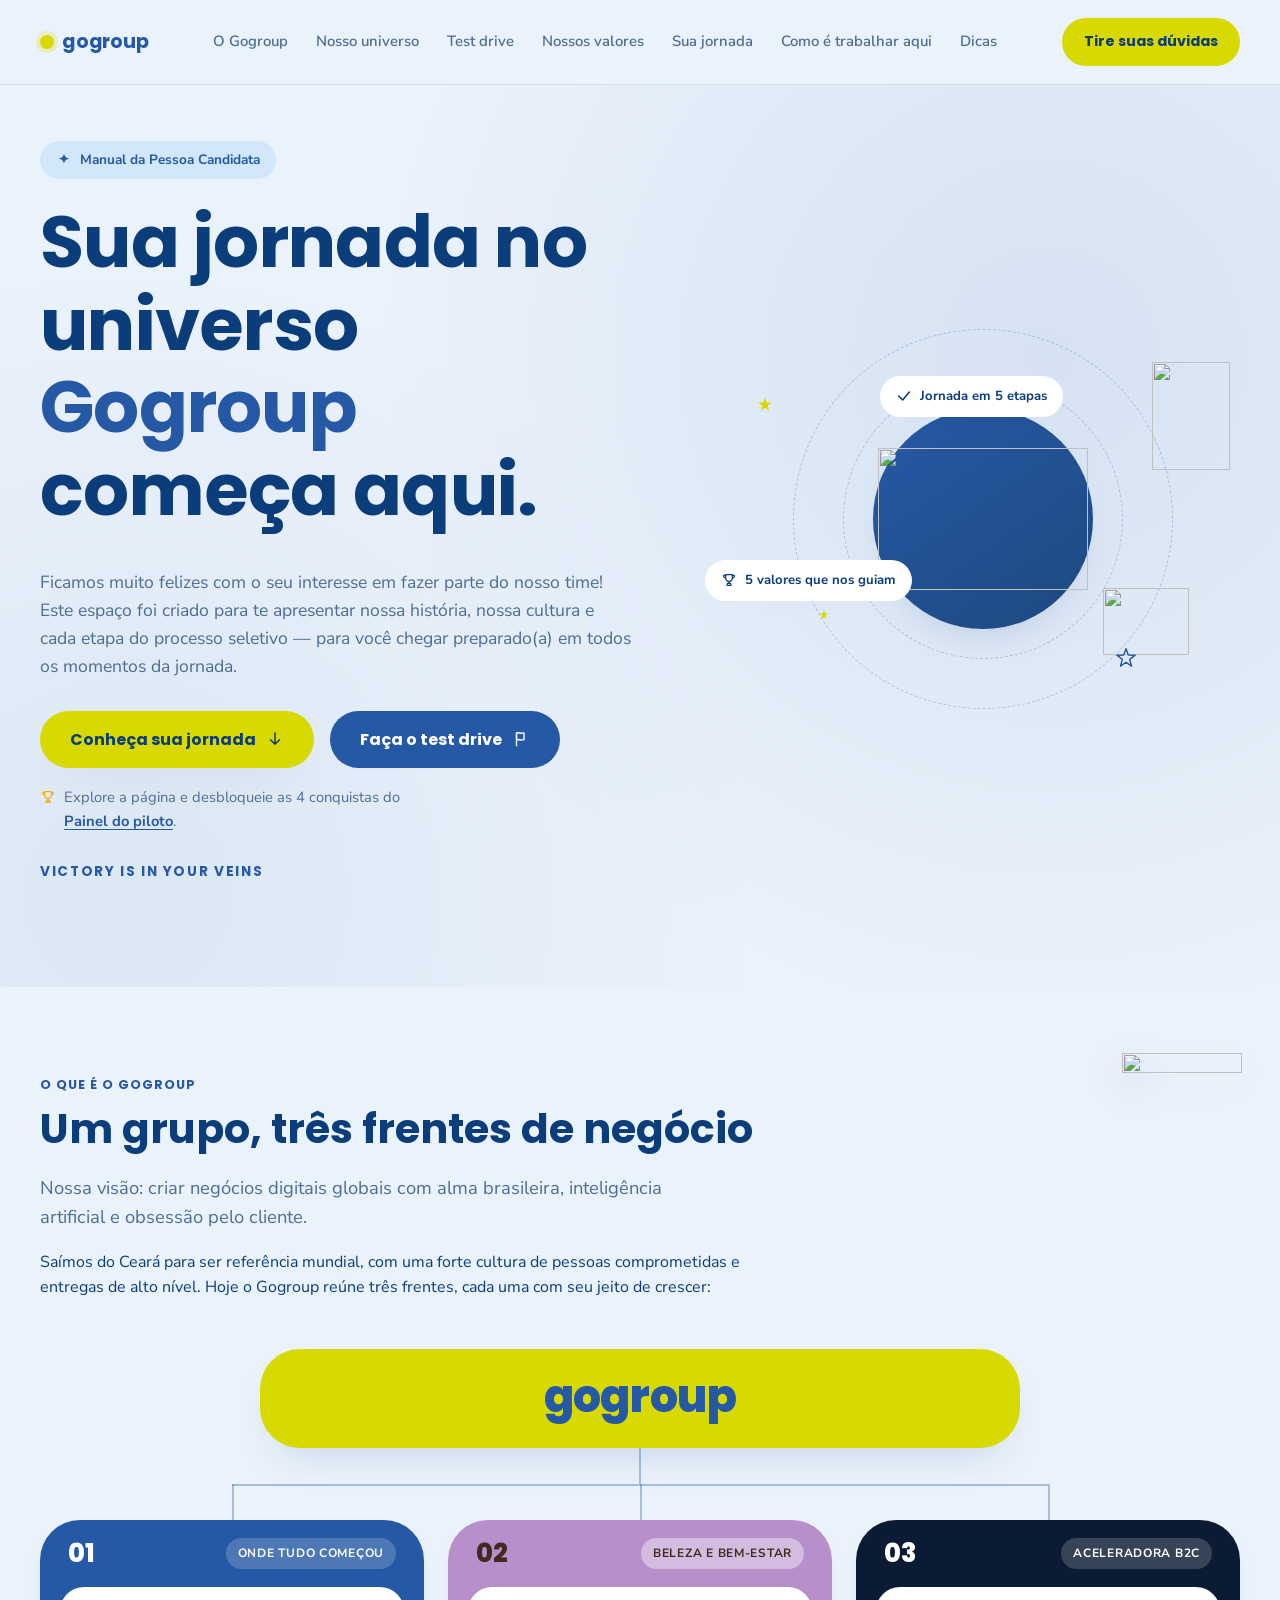
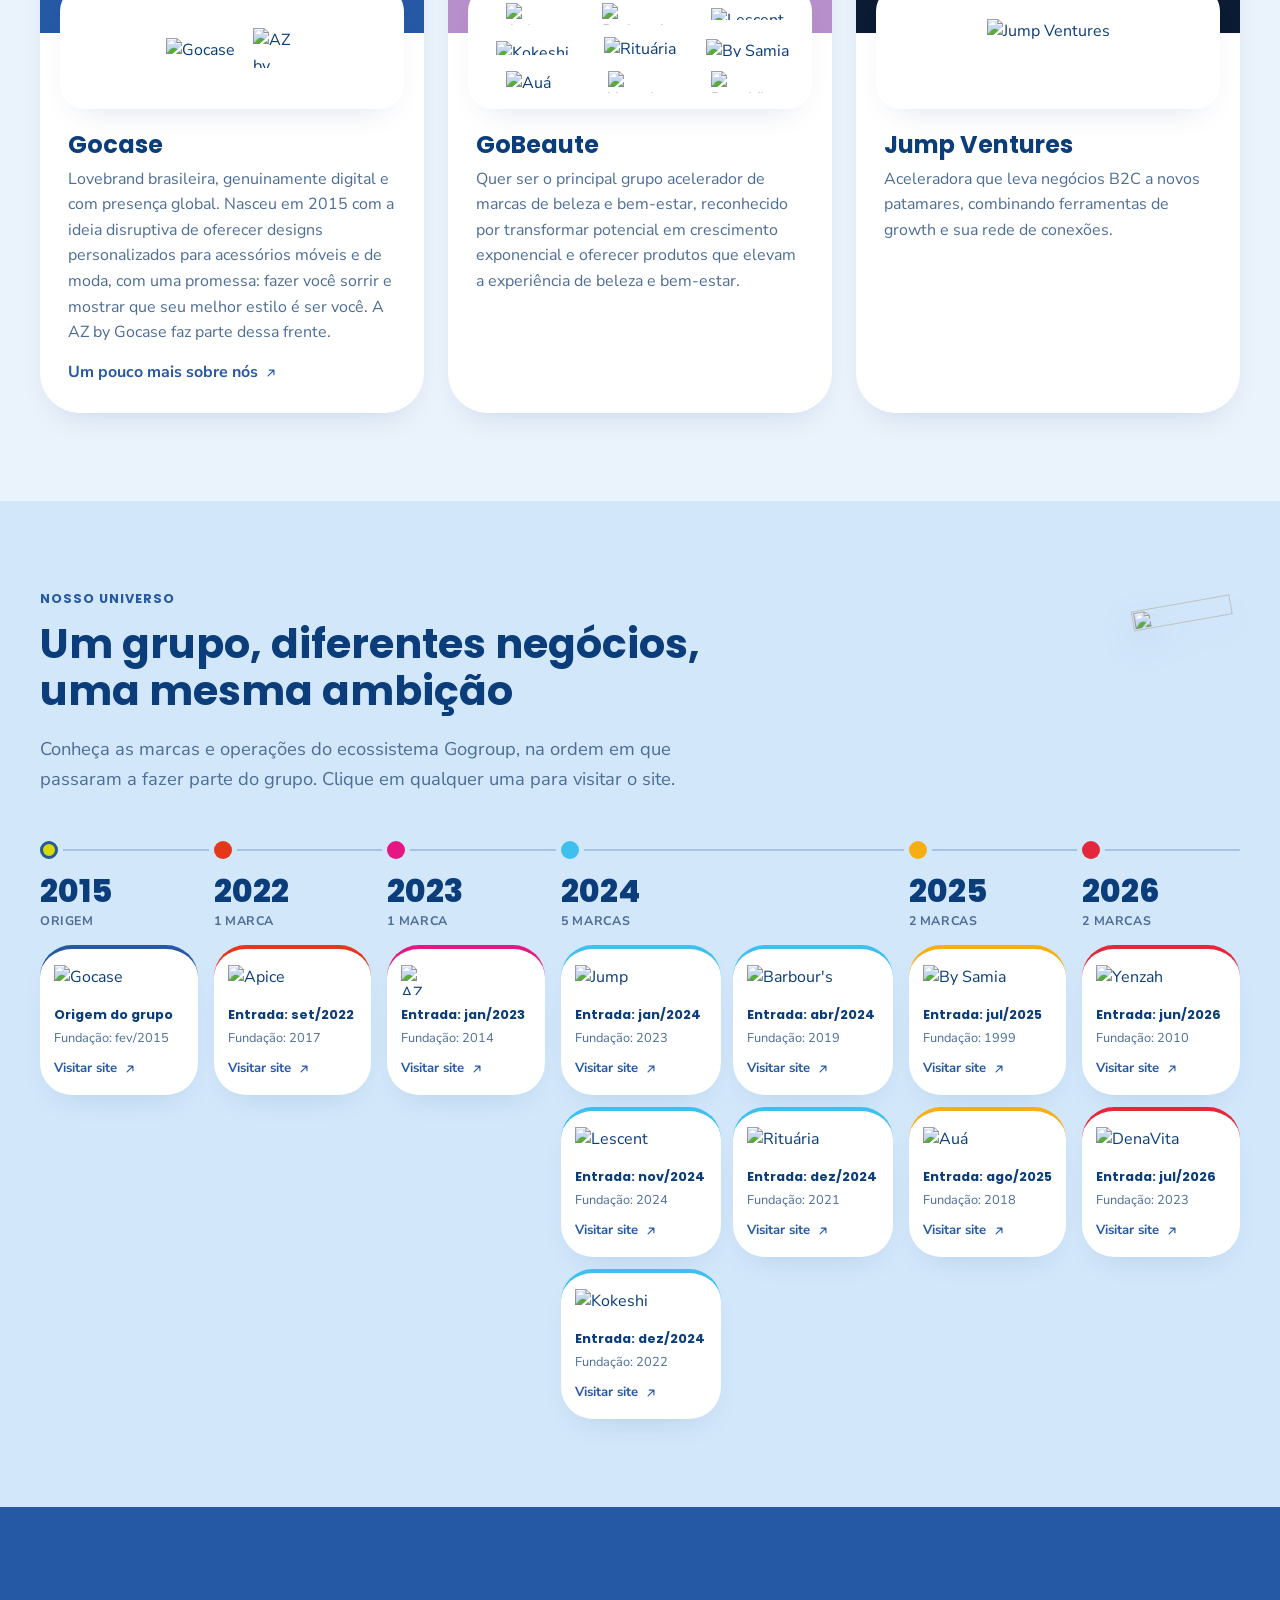
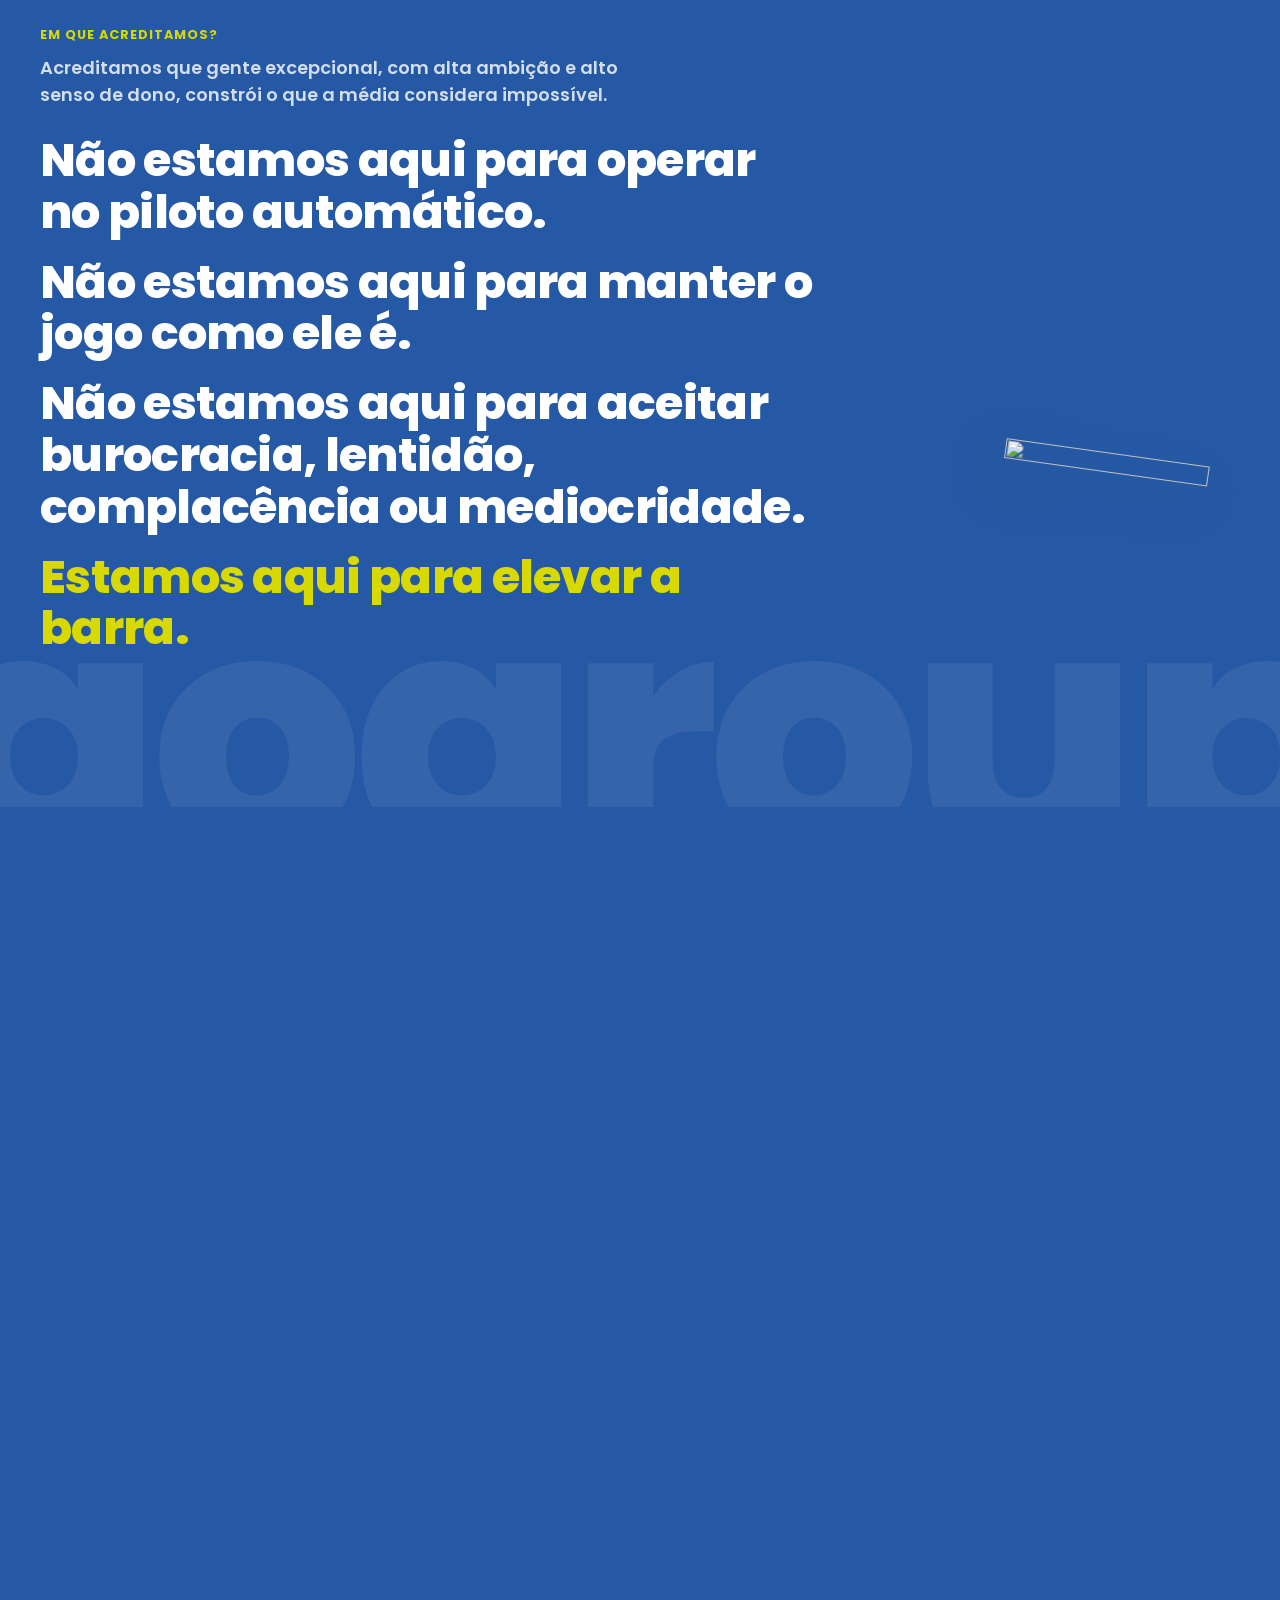
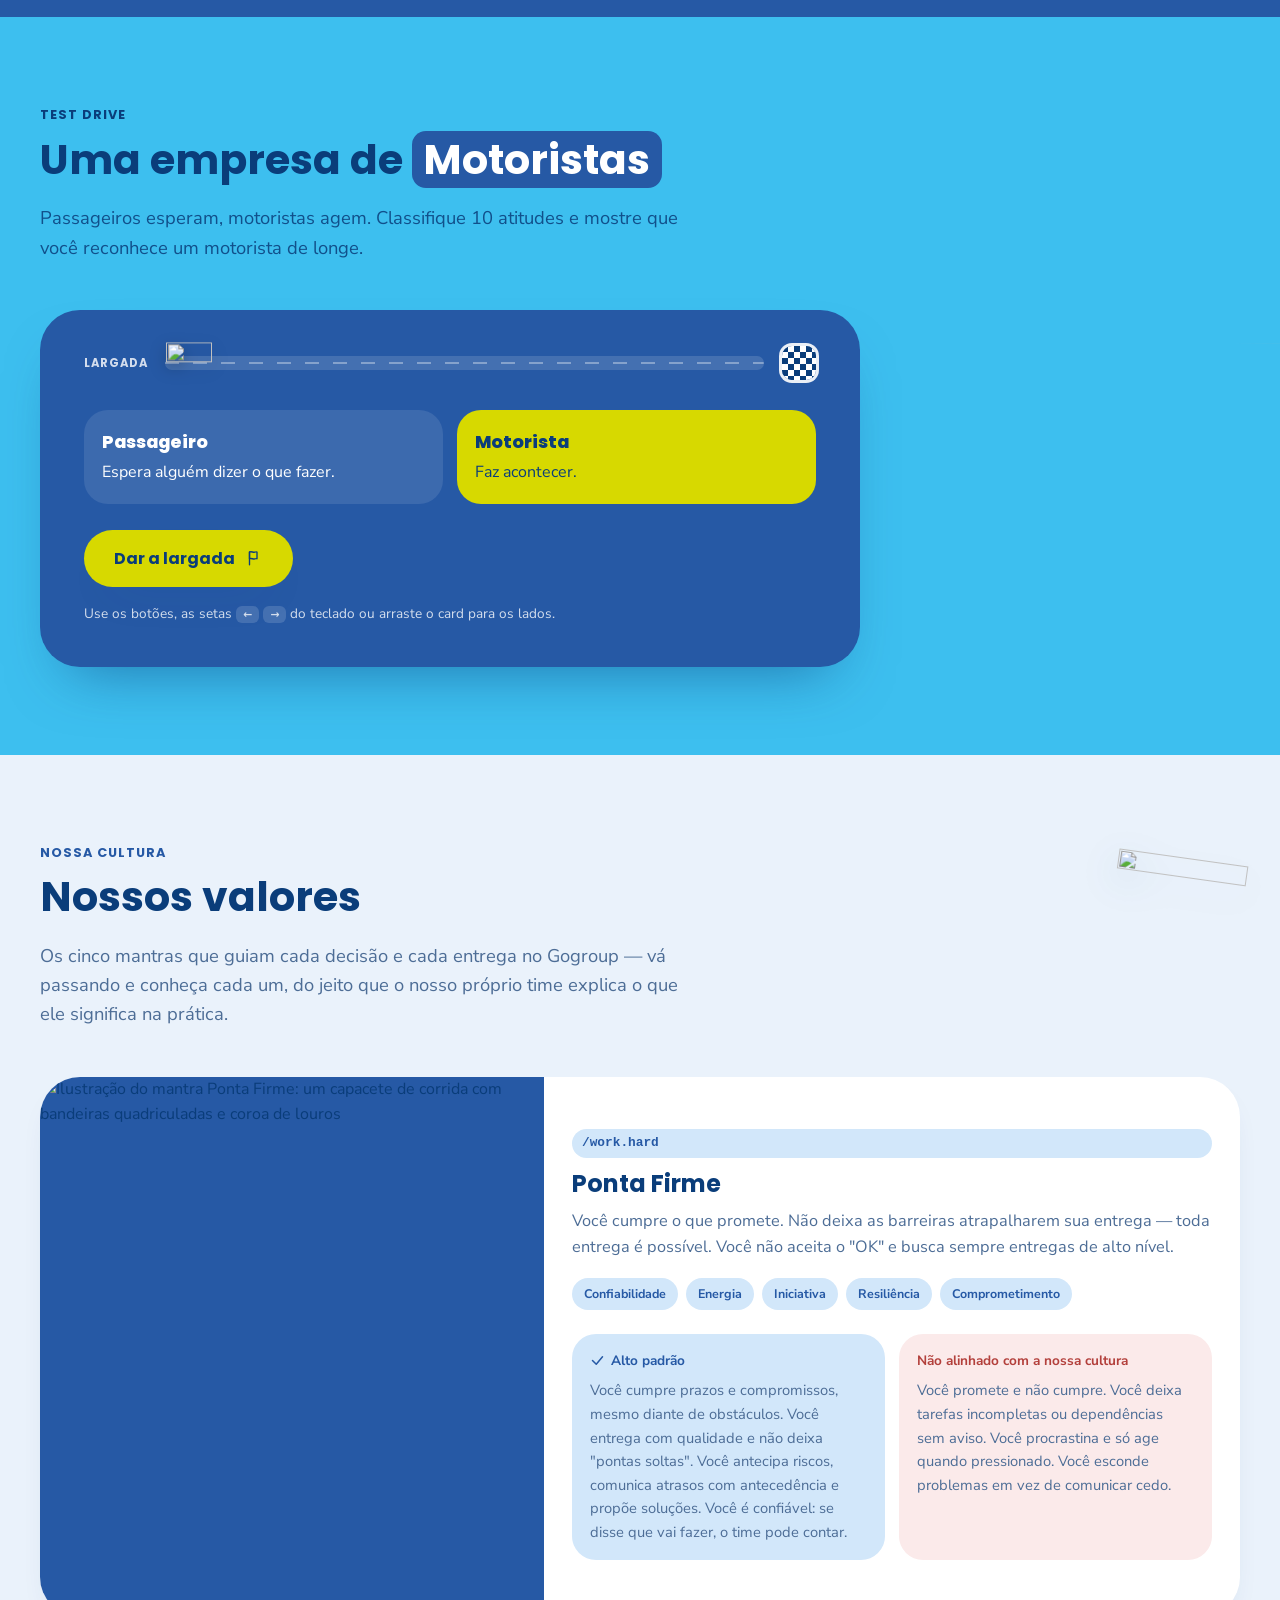
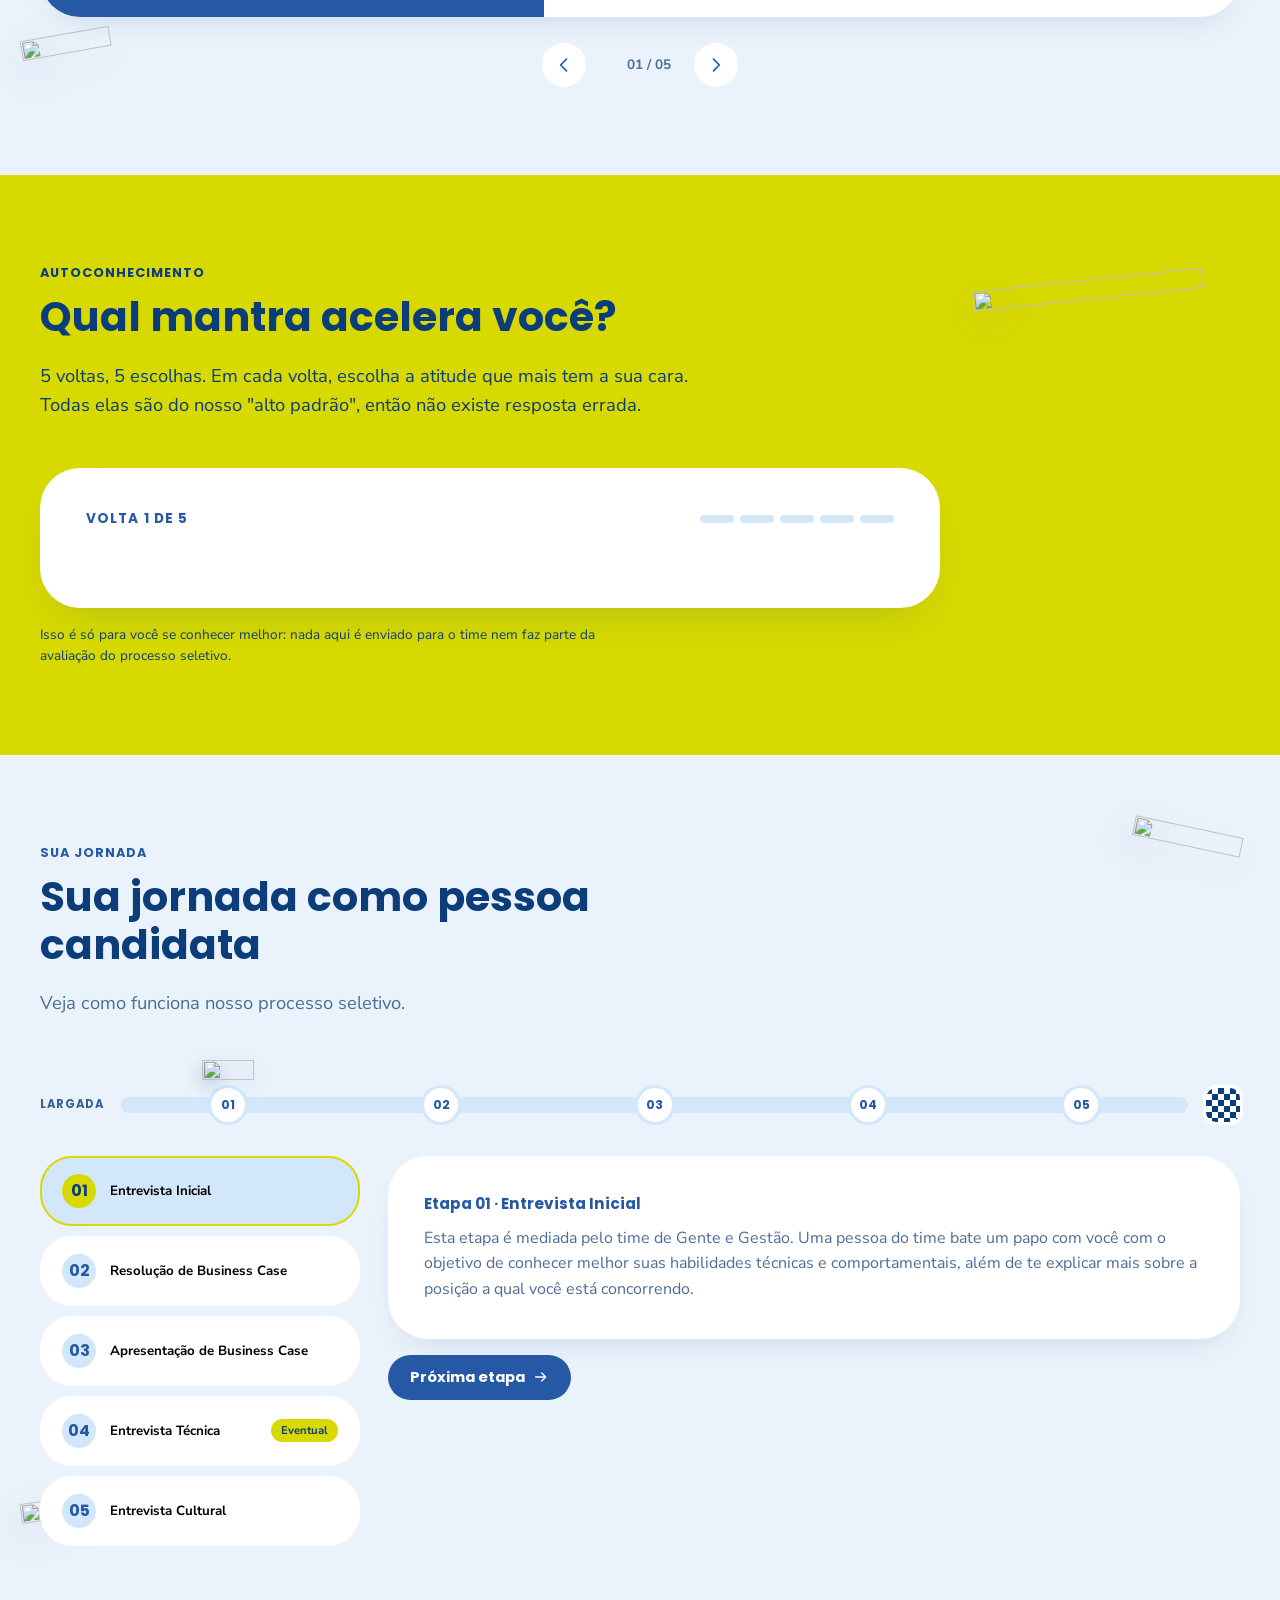
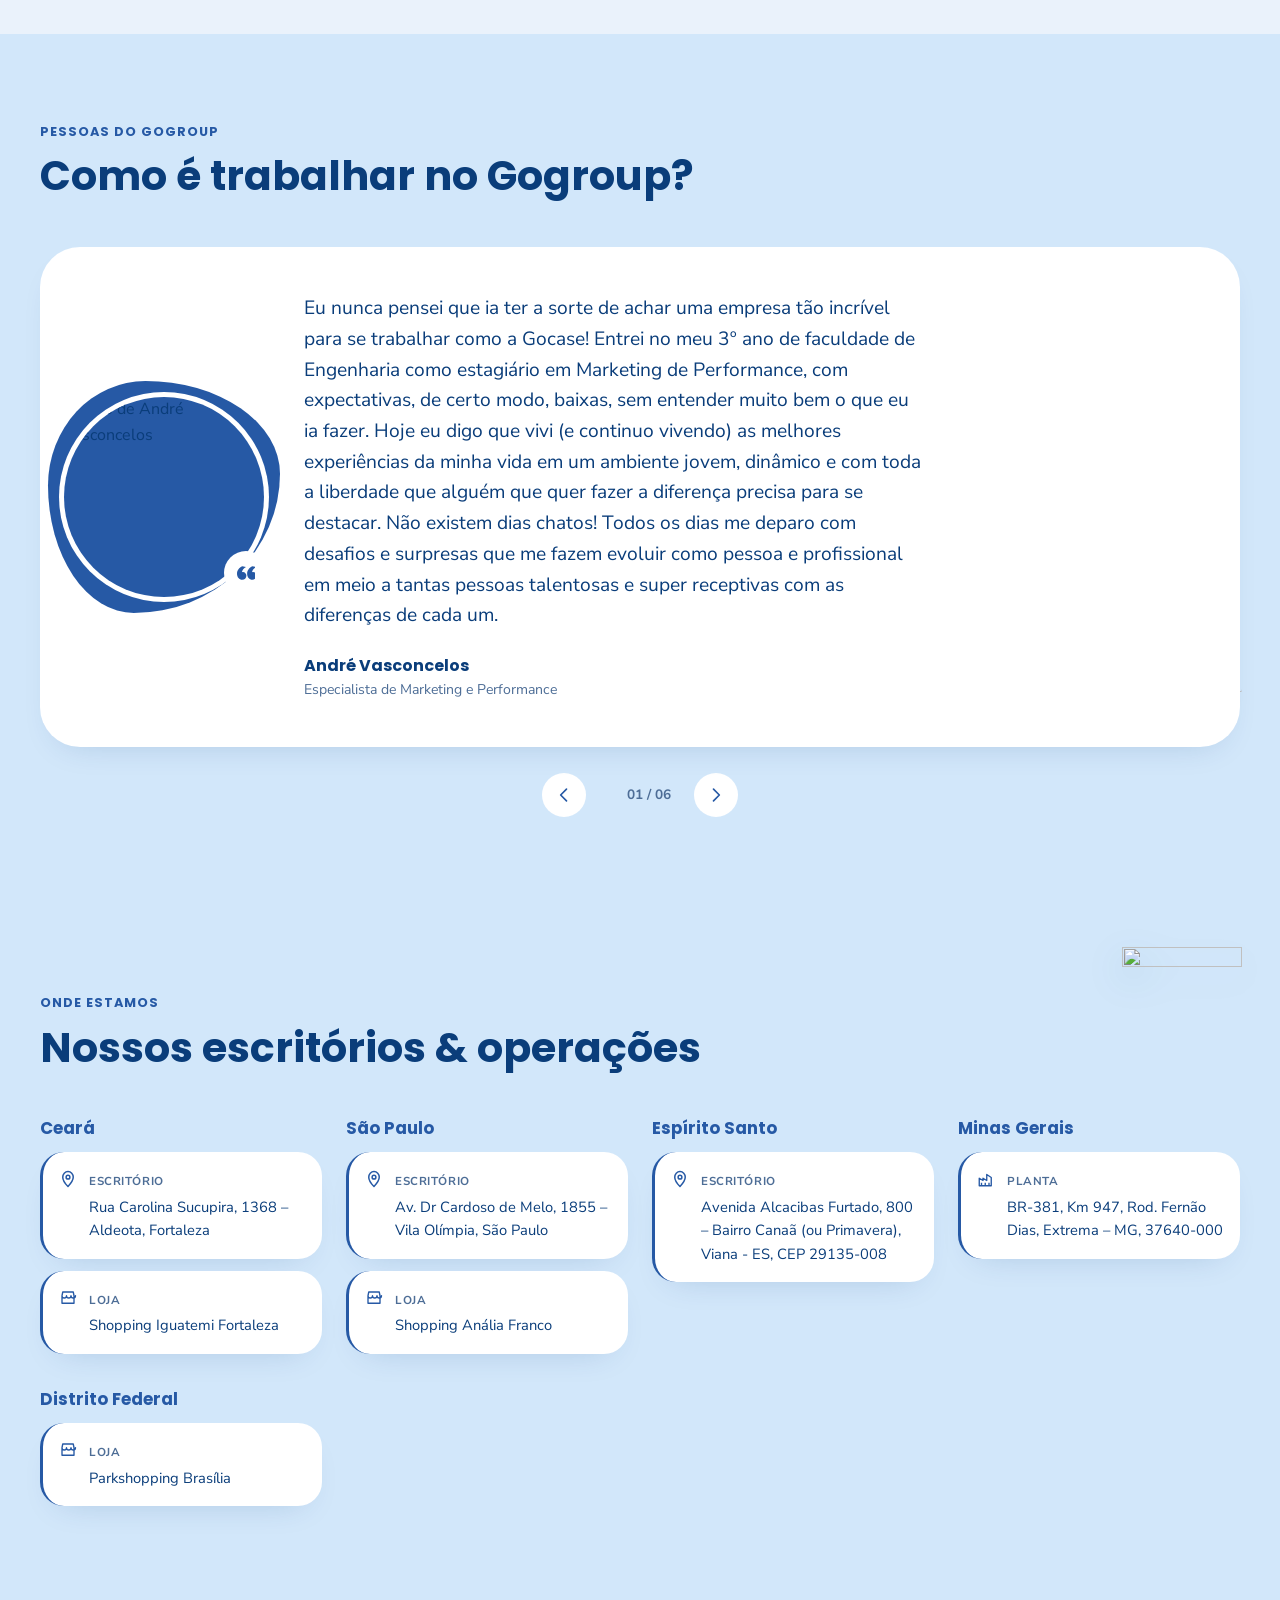
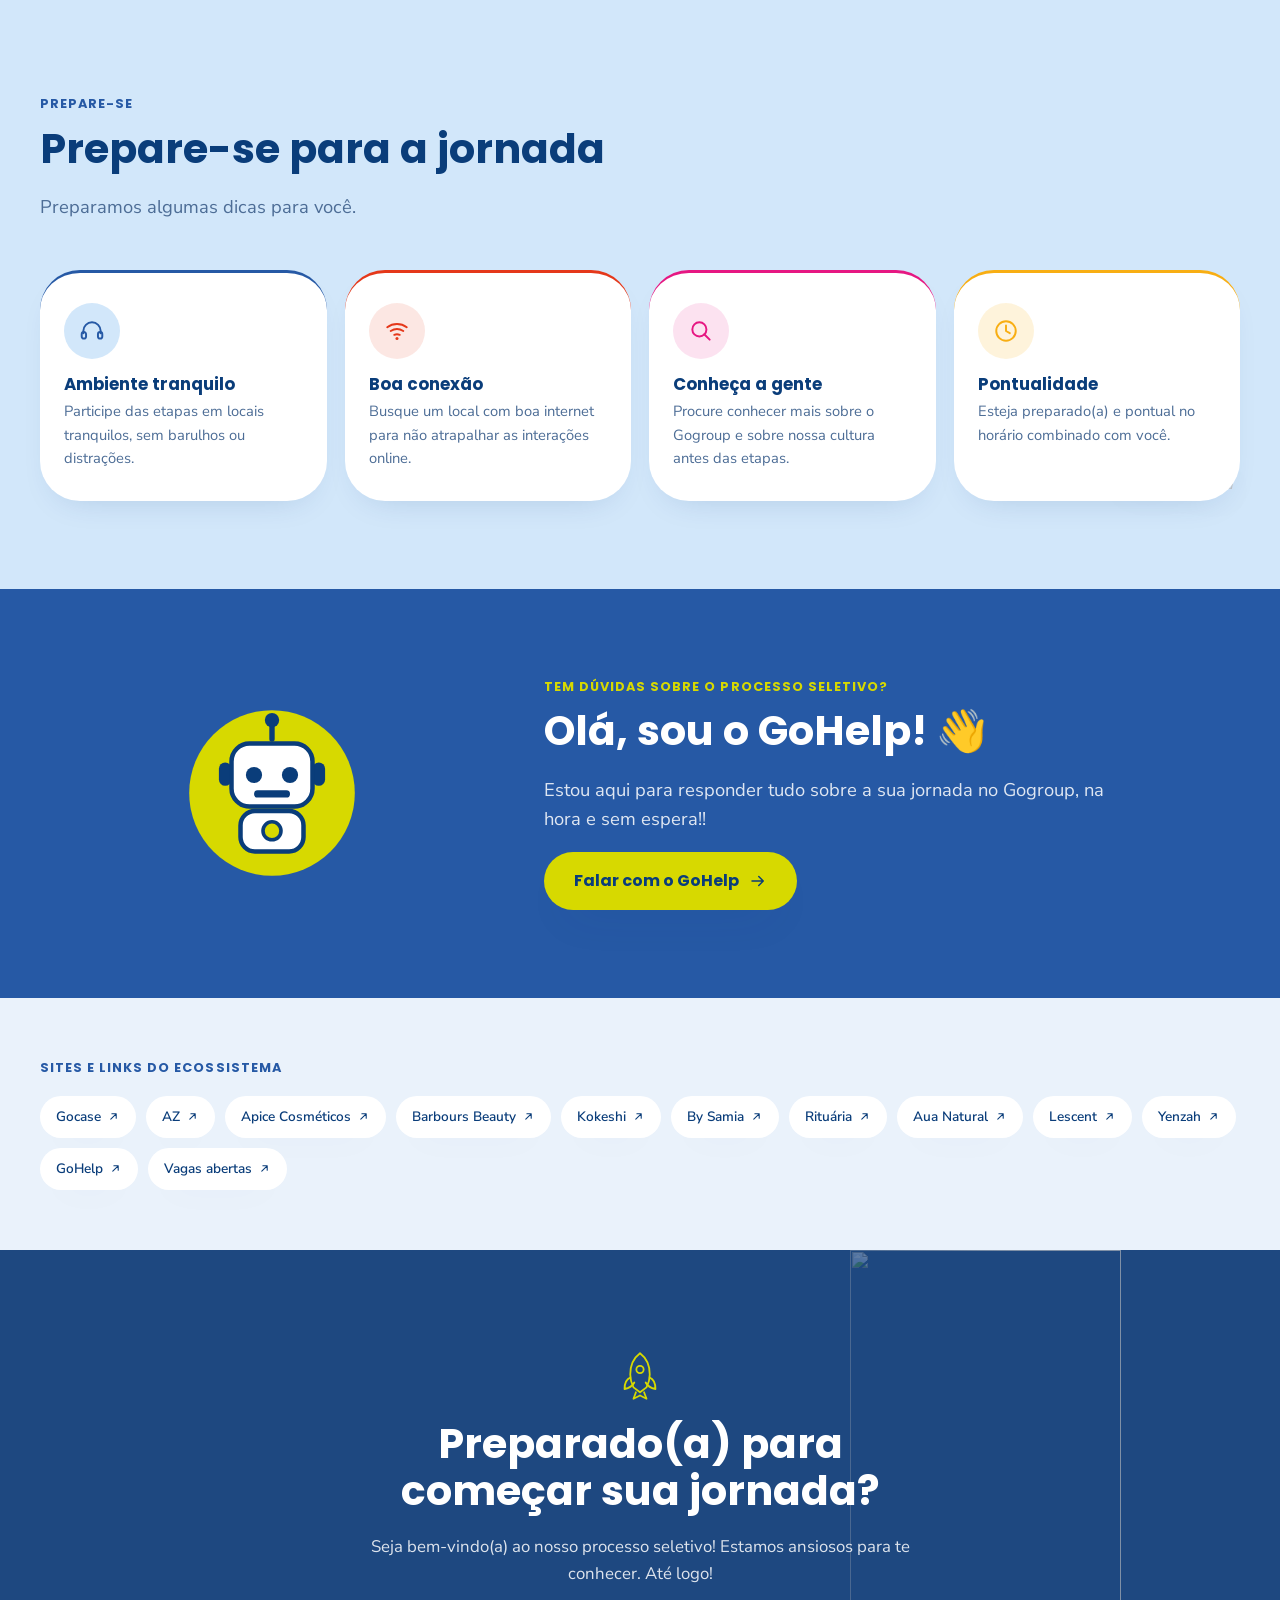
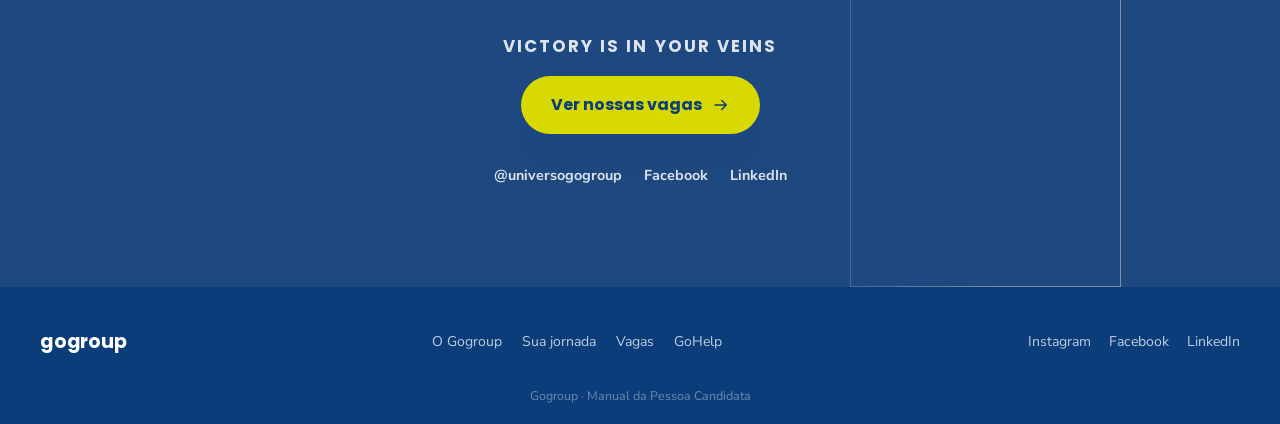
==== commit 0bfb506b: "Remove a lista de times que atuam em todas as frentes Co-Authored-By: Claude Opus 5.5 <noreply@anthr" ====
--- a/index.html
+++ b/index.html
@@ -148,15 +148,6 @@
 
       <div class="fronts-hub">
         <p class="fronts-hub-name">gogroup</p>
-        <p class="fronts-hub-caption">Times que atuam em todas as frentes</p>
-        <ul class="fronts-hub-teams">
-          <li>Growth</li>
-          <li>Tech</li>
-          <li>Financeiro, Fiscal e Contábil</li>
-          <li>Logística</li>
-          <li>CX</li>
-          <li>Gente e Gestão</li>
-        </ul>
       </div>
 
       <ol class="fronts">
--- a/assets/styles.css
+++ b/assets/styles.css
@@ -256,10 +256,7 @@
   background: var(--color-accent); border-radius: var(--radius-card); padding: 26px 24px 28px;
   box-shadow: var(--shadow-soft);
 }
-.fronts-hub-name { font-family: var(--font-heading); font-weight: 800; font-size: clamp(2rem, 6vw, 2.8rem); line-height: 1; color: var(--color-primary); margin: 0 0 10px; letter-spacing: -.02em; }
-.fronts-hub-caption { font-size: .78rem; font-weight: 700; text-transform: uppercase; letter-spacing: .06em; color: var(--color-text); margin: 0 0 12px; }
-.fronts-hub-teams { list-style: none; margin: 0; padding: 0; display: flex; flex-wrap: wrap; justify-content: center; gap: 8px; }
-.fronts-hub-teams li { background: var(--color-white); color: var(--color-text); border-radius: var(--radius-pill); padding: 6px 14px; font-size: .82rem; font-weight: 700; }
+.fronts-hub-name { font-family: var(--font-heading); font-weight: 800; font-size: clamp(2rem, 6vw, 2.8rem); line-height: 1; color: var(--color-primary); margin: 0; letter-spacing: -.02em; }
 
 /* conectores: uma linha desce do hub e se abre para as três frentes */
 .fronts { --front-gap: 24px; list-style: none; margin: 0; padding: 48px 0 0; display: grid; gap: var(--front-gap); position: relative; }
